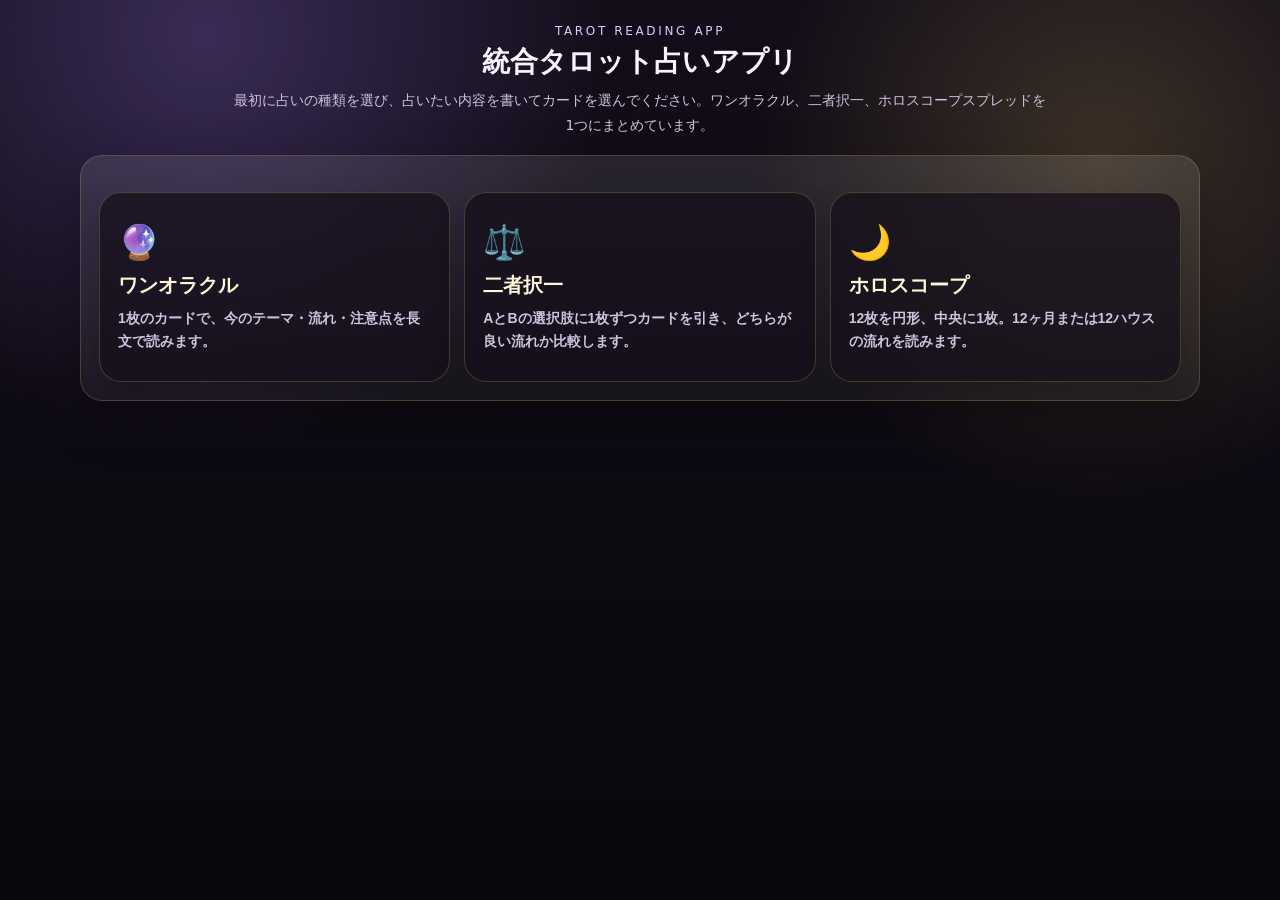
==== index.html @ 4b727e51 "Add files via upload" ====
<!DOCTYPE html>
<html lang="ja">
<head>
<meta charset="UTF-8" />
<meta name="viewport" content="width=device-width, initial-scale=1.0, viewport-fit=cover" />
<title>統合タロット占いアプリ</title>
<meta name="theme-color" content="#120d18" />
<link rel="manifest" href="manifest.json" />
<meta name="mobile-web-app-capable" content="yes" />
<meta name="apple-mobile-web-app-capable" content="yes" />
<meta name="apple-mobile-web-app-title" content="統合タロット" />
<meta name="apple-mobile-web-app-status-bar-style" content="black-translucent" />
<link rel="apple-touch-icon" href="icons/icon-192.png" />

<style>
:root{
  --bg:#0b0911;--panel:rgba(31,24,43,.88);--panel2:rgba(255,255,255,.08);--line:rgba(255,255,255,.16);
  --gold:#d8b45f;--gold2:#fff0a8;--text:#f8f3ff;--muted:#cfc3df;--accent:#8e6bd8;--green:#88d6ad;--red:#d66b8f;
}
*{box-sizing:border-box}html,body{margin:0;min-height:100%;font-family:"Hiragino Sans","Yu Gothic",system-ui,-apple-system,sans-serif;color:var(--text)}
body{padding:env(safe-area-inset-top) 14px env(safe-area-inset-bottom);background:radial-gradient(circle at 16% 4%,rgba(142,107,216,.32),transparent 30%),radial-gradient(circle at 86% 18%,rgba(216,180,95,.22),transparent 26%),linear-gradient(180deg,#120d18 0%,#09070d 100%)}
.app{max-width:1120px;margin:0 auto;padding:18px 0 32px}.hidden{display:none!important}
header{text-align:center;margin:6px 0 18px}.kicker{letter-spacing:.22em;color:#d9ccff;font-size:12px;margin-bottom:6px}h1{font-size:28px;margin:0 0 8px;line-height:1.3}.lead{max-width:820px;margin:0 auto;color:var(--muted);line-height:1.75;font-size:14px}
.panel{background:linear-gradient(180deg,rgba(255,255,255,.10),rgba(255,255,255,.055));border:1px solid rgba(216,180,95,.24);border-radius:22px;padding:18px;box-shadow:0 18px 52px rgba(0,0,0,.3);margin:14px 0;backdrop-filter:blur(10px)}
.home-grid{display:grid;grid-template-columns:repeat(3,1fr);gap:14px;margin-top:18px}.home-card{min-height:190px;text-align:left;border-radius:22px;padding:18px;background:rgba(20,15,26,.72);border:1px solid rgba(216,180,95,.25);color:var(--text);cursor:pointer;box-shadow:0 14px 30px rgba(0,0,0,.22)}.home-card:hover{transform:translateY(-2px);filter:brightness(1.08)}.home-card .icon{font-size:34px}.home-card h2{margin:10px 0 8px;font-size:20px;color:#fff6d8}.home-card p{margin:0;color:var(--muted);line-height:1.65;font-size:14px}
label{display:block;font-weight:800;color:#fff6d8;margin:0 0 8px}textarea,input,select{width:100%;border:1px solid rgba(216,180,95,.32);border-radius:14px;background:#120e18;color:var(--text);padding:13px 14px;font-size:16px;outline:none}textarea{min-height:88px;resize:vertical}textarea::placeholder,input::placeholder{color:#9f93ad}.row{display:grid;grid-template-columns:1fr 1fr;gap:14px}.button-row{display:flex;gap:10px;flex-wrap:wrap;justify-content:center;margin-top:16px}button{appearance:none;border:0;border-radius:999px;padding:12px 18px;font-weight:900;color:#160f1f;background:linear-gradient(135deg,#f1d98b,#c99b3f);cursor:pointer;box-shadow:0 10px 24px rgba(0,0,0,.25)}button.secondary{color:var(--text);background:#3a2a4c;border:1px solid rgba(216,180,95,.25)}button.ghost{background:transparent;color:#fff6d8;border:1px solid rgba(216,180,95,.32);box-shadow:none}button:hover{filter:brightness(1.08);transform:translateY(-1px)}button:disabled{opacity:.45;cursor:not-allowed;transform:none}.topbar{display:flex;justify-content:space-between;align-items:center;gap:10px;margin-bottom:12px}.topbar h2{margin:0;font-size:22px;color:#fff6d8}.small{color:var(--muted);font-size:13px;line-height:1.7}.section-title{text-align:center;font-weight:900;color:#fff6d8;margin:4px 0 10px}.status{display:grid;grid-template-columns:1fr 1fr;gap:14px;margin-top:14px}.status-box{background:rgba(20,15,26,.72);border:1px solid rgba(216,180,95,.22);border-radius:16px;padding:12px;line-height:1.6}.status-box strong{color:#ffecb0}.mode{display:flex;gap:10px;flex-wrap:wrap;justify-content:center;margin:8px 0 14px}.mode button{background:#3a2a4c;color:var(--text);border:1px solid rgba(216,180,95,.25)}.mode button.active{background:linear-gradient(135deg,#f1d98b,#c99b3f);color:#160f1f}
.deck{display:grid;grid-template-columns:repeat(auto-fill,minmax(74px,1fr));gap:10px}.card-back{height:118px;border-radius:13px;background:radial-gradient(circle at 50% 28%,rgba(255,255,255,.14),transparent 18%),linear-gradient(145deg,#382650,#181020 58%,#3b2a50);border:2px solid rgba(216,180,95,.78);box-shadow:0 10px 22px rgba(0,0,0,.3);cursor:pointer;position:relative;overflow:hidden}.card-back:before{content:"";position:absolute;inset:8px;border:1px solid rgba(216,180,95,.45);border-radius:9px}.card-back:after{content:"✦";position:absolute;inset:0;display:grid;place-items:center;color:var(--gold);font-size:28px}.card-back.used{opacity:.35;pointer-events:none;transform:scale(.96)}.card-back.revealed:after,.card-back.revealed:before{display:none}.card-back.revealed{background:linear-gradient(145deg,#f8ecd0,#b8934b);color:#21172b;display:grid;place-items:center;text-align:center;padding:7px}.card-back .front{display:none}.card-back.revealed .front{display:block}.card-back.selected-a{border-color:var(--green);box-shadow:0 0 0 3px rgba(136,214,173,.25),0 10px 22px rgba(0,0,0,.3)}.card-back.selected-b{border-color:var(--red);box-shadow:0 0 0 3px rgba(214,107,143,.25),0 10px 22px rgba(0,0,0,.3)}.badge{position:absolute;top:5px;left:5px;border-radius:999px;padding:2px 6px;font-size:11px;font-weight:900;color:#140f1a;z-index:2}.selected-a .badge{background:var(--green)}.selected-b .badge{background:var(--red)}.mini-icon{font-size:27px;line-height:1}.mini-name{font-size:11px;font-weight:900;line-height:1.2;margin-top:4px}.mini-ori{font-size:10px;font-weight:900;color:#4c365e;margin-top:3px}.chosen-card{margin:0 auto 18px;width:190px;min-height:285px;border-radius:18px;background:linear-gradient(145deg,#241a3e,#6a4c89);border:2px solid #d6b45f;display:grid;place-items:center;box-shadow:0 12px 34px rgba(0,0,0,.48);padding:18px;text-align:center}.chosen-card .big{font-size:28px;line-height:1.5}.reading{background:rgba(20,15,26,.76);border:1px solid rgba(216,180,95,.23);border-radius:18px;padding:16px;line-height:1.85;font-size:15px}.reading h2{margin:0 0 8px;font-size:20px;color:#ffecb0}.reading h3{margin:18px 0 4px;color:#fff6d8;font-size:16px}.result-grid{display:grid;grid-template-columns:1fr 1fr;gap:14px}.verdict,.summary{background:rgba(216,180,95,.12);border:1px solid rgba(216,180,95,.28);border-radius:18px;padding:16px;margin-top:14px;line-height:1.85}.counter{text-align:center;color:#fde68a;font-size:13px;margin:8px 0}.spread-wrap{overflow:auto;padding:8px 0}.spread{position:relative;width:min(94vw,560px);height:min(94vw,560px);max-width:560px;max-height:560px;margin:0 auto}.slot{position:absolute;width:74px;min-height:112px;border-radius:13px;background:#ffffff12;border:1px solid #ffffff26;text-align:center;padding:6px;transform:translate(-50%,-50%);box-shadow:0 12px 20px #0007}.slot.center{width:94px;min-height:132px;background:#fef3c7;color:#111827;border:2px solid #facc15}.slot-card{height:78px;border-radius:9px;background:linear-gradient(160deg,#fef3c7,#8b5cf6 58%,#111827);display:flex;flex-direction:column;align-items:center;justify-content:center;color:#111827;font-weight:900;border:1px solid #ffffff88;margin-bottom:5px;position:relative;overflow:hidden}.slot-card.rev{transform:rotate(180deg)}.slot-card .sym{font-size:24px;line-height:1}.slot-card .mini{font-size:10px;line-height:1.1;margin-top:4px;max-width:64px;white-space:nowrap;overflow:hidden;text-overflow:ellipsis}.slot.center .slot-card{height:92px}.slot-label{font-size:10px;color:#c7d2fe;line-height:1.2}.center .slot-label{color:#6b21a8}.slot-name{font-size:11px;font-weight:800;line-height:1.2}.slot-pos{font-size:10px;color:#fde68a}.center .slot-pos{color:#92400e}.reading-item{background:#ffffff10;border:1px solid #ffffff20;border-radius:16px;padding:13px;margin:10px 0;line-height:1.7}.tag{display:inline-block;font-size:12px;color:#111827;background:#fef3c7;border-radius:999px;padding:2px 8px;margin:0 6px 6px 0}
@media(max-width:780px){.home-grid,.row,.status,.result-grid{grid-template-columns:1fr}.deck{grid-template-columns:repeat(auto-fill,minmax(64px,1fr));gap:8px}.card-back{height:104px}.topbar{align-items:flex-start;flex-direction:column}.button-row{justify-content:flex-start}}
@media(max-width:430px){body{padding-left:10px;padding-right:10px}h1{font-size:24px}.slot{width:60px;min-height:98px;padding:5px}.slot.center{width:78px;min-height:116px}.slot-card{height:66px}.slot.center .slot-card{height:78px}.slot-card .mini{font-size:9px;max-width:50px}.slot-label{font-size:9px}.slot-name{font-size:10px}}
</style>
</head>
<body>
<div class="app">
<header>
  <div class="kicker">TAROT READING APP</div>
  <h1>統合タロット占いアプリ</h1>
  <p class="lead">最初に占いの種類を選び、占いたい内容を書いてカードを選んでください。ワンオラクル、二者択一、ホロスコープスプレッドを1つにまとめています。</p>
</header>

<section id="home" class="panel">
  <div class="home-grid">
    <button class="home-card" onclick="showMode('one')"><div class="icon">🔮</div><h2>ワンオラクル</h2><p>1枚のカードで、今のテーマ・流れ・注意点を長文で読みます。</p></button>
    <button class="home-card" onclick="showMode('two')"><div class="icon">⚖️</div><h2>二者択一</h2><p>AとBの選択肢に1枚ずつカードを引き、どちらが良い流れか比較します。</p></button>
    <button class="home-card" onclick="showMode('horo')"><div class="icon">🌙</div><h2>ホロスコープ</h2><p>12枚を円形、中央に1枚。12ヶ月または12ハウスの流れを読みます。</p></button>
  </div>
</section>

<section id="one" class="hidden"></section>
<section id="two" class="hidden"></section>
<section id="horo" class="hidden"></section>
</div>
<script>
const TAROT=[
{n:"愚者",s:"🃏",cat:"start",u:"新しい始まり、自由、未知への一歩。まだ形は固まっていませんが、可能性は大きく広がっています。",r:"準備不足、軽率さ、見通しの甘さ。勢いだけで進むと、後から調整が必要になります。",advU:"完璧を待つより、まず小さく試すことが運を開きます。",advR:"今は勢いより確認です。条件、期限、相手の反応を一度整理してください。"},
{n:"魔術師",s:"✴",cat:"action",u:"行動力、創造力、実現力。必要な材料や能力はすでに揃いつつあります。",r:"力をうまく使えていない状態。準備不足、説明不足、または空回りに注意です。",advU:"自分から提案し、主導権を取ると流れが良くなります。",advR:"道具や情報を揃えてから動くと、空回りを防げます。"},
{n:"女教皇",s:"☾",cat:"mind",u:"直感、知性、静かな判断。表に出ている情報より、違和感や予感が大切です。",r:"考えすぎ、不安、情報不足。直感と不安が混ざり、判断が曇りやすいです。",advU:"すぐ結論を出さず、観察と情報収集を優先してください。",advR:"思い込みで判断せず、事実確認を増やしてください。"},
{n:"女帝",s:"🌿",cat:"growth",u:"豊かさ、成長、魅力。手をかけたものが育ち、印象も良くなりやすいです。",r:"甘え、停滞、過剰な期待。良い素材はありますが、放置すると伸びきりません。",advU:"見た目や雰囲気を整えるほど、成果に結びつきます。",advR:"甘く見ている部分に手を入れると一気に改善します。"},
{n:"皇帝",s:"♜",cat:"stable",u:"安定、責任、現実的な勝ち筋。軸を決めるほど強くなります。",r:"頑固、圧力、柔軟性不足。正しさを押し通すほど反発を招きやすいです。",advU:"基準や条件を明確にして、ぶれずに進めてください。",advR:"譲れる点と譲れない点を分けると、衝突を減らせます。"},
{n:"教皇",s:"♙",cat:"trust",u:"信頼、助言、正攻法。経験者や専門家の意見が助けになります。",r:"形式への縛り、古いやり方への違和感。常識に寄せすぎると本質を見失います。",advU:"信頼できる人に相談し、標準的な手順を踏むと安全です。",advR:"一般論を鵜呑みにせず、自分の状況に合うか確認してください。"},
{n:"恋人",s:"♡",cat:"choice",u:"選択、調和、納得感。気持ちと条件が噛み合うと良い流れになります。",r:"迷い、不一致、優柔不断。気持ちと条件が噛み合っていない可能性があります。",advU:"損得だけでなく、納得できるかを基準にしてください。",advR:"選択肢を減らし、最も大事な条件を一つ決めてください。"},
{n:"戦車",s:"⚔",cat:"move",u:"前進、勝負、突破力。勢いを使って状況を押し出せる時です。",r:"焦り、暴走、方向違い。急ぎすぎると本来の目的から外れます。",advU:"短期決戦で動くと成果が出やすいです。",advR:"一度ブレーキを踏み、勝ち筋を確認してから動いてください。"},
{n:"力",s:"♌",cat:"patience",u:"粘り、信頼、内面の強さ。強引さよりも丁寧な対応が効きます。",r:"自信不足、消耗、不安。内側の疲れが判断に影響しやすいです。",advU:"相手や状況をねじ伏せず、時間をかけて慣らしてください。",advR:"無理に耐え続けず、休む・助けを借りる判断も必要です。"},
{n:"隠者",s:"☌",cat:"analysis",u:"熟考、専門性、静かな答え。深く調べるほど正しい道が見えます。",r:"孤立、考えすぎ、遅れ。検討ばかりで動きが止まりやすいです。",advU:"データや過去の事例を見直すと、正しい判断に近づきます。",advR:"考える期限を決め、外の意見も入れてください。"},
{n:"運命の輪",s:"◎",cat:"change",u:"転機、好機、タイミング。予想外のきっかけで状況が動きます。",r:"タイミング違い、停滞、予測不能。今は無理に押すほど噛み合いません。",advU:"チャンスが来たら素早く反応してください。",advR:"今動かないなら、次の波に備える準備へ切り替えてください。"},
{n:"正義",s:"⚖",cat:"judge",u:"公平、契約、妥当な判断。数字や条件を冷静に比べるほど答えに近づきます。",r:"不均衡、条件の見落とし、判断ミス。感情や先入観で結論を出しやすいです。",advU:"条件を紙に書き出し、客観的に比較してください。",advR:"契約、金額、期限、約束事は特に慎重に確認してください。"},
{n:"吊るされた男",s:"☍",cat:"wait",u:"待つ価値、視点転換、忍耐。すぐ動かないことで見えてくるものがあります。",r:"報われにくい我慢、停滞、犠牲感。待つ理由が曖昧なら見直しが必要です。",advU:"今は視点を変え、別角度から打開策を探してください。",advR:"ただ耐えるだけになっていないか確認してください。"},
{n:"死神",s:"♱",cat:"end",u:"区切り、変化、再出発。古い形を終えることで新しい流れが始まります。",r:"未練、変化への抵抗、先延ばし。終わらせるべきものを引きずっています。",advU:"不要な条件や古い方針を思い切って手放してください。",advR:"先延ばししている決断を一つだけでも片付けてください。"},
{n:"節制",s:"♒",cat:"balance",u:"調整、バランス、穏やかな改善。無理なく整えることで安定します。",r:"中途半端、不調和、ペースの乱れ。調整不足が表に出ています。",advU:"急変より微調整が効果的です。",advR:"生活、予算、時間配分のどこかを整える必要があります。"},
{n:"悪魔",s:"♑",cat:"bind",u:"執着、誘惑、魅力ある罠。強く惹かれる分、隠れたコストもあります。",r:"依存からの解放、悪循環の断ち切り。しがらみを断つチャンスです。",advU:"欲や不安で判断していないか見直してください。",advR:"手放すほど身軽になり、判断がクリアになります。"},
{n:"塔",s:"⚡",cat:"shock",u:"急変、破壊、想定外。前提が崩れることで再構築が必要になります。",r:"崩壊回避、小さな崩れ、警告。大崩れ前に修正できる段階です。",advU:"壊れたものを守るより、作り直す判断が必要です。",advR:"小さな違和感のうちに修正してください。"},
{n:"星",s:"✧",cat:"hope",u:"希望、回復、未来の可能性。すぐ完成しなくても良い方向へ向かいます。",r:"期待先行、現実感不足、不安。理想と現実の距離が気になりやすいです。",advU:"長期目標を信じて、焦らず育ててください。",advR:"理想を少し具体的な行動に落とし込んでください。"},
{n:"月",s:"☽",cat:"unclear",u:"不安、曖昧さ、見えない要素。情報が不完全で思い込みが強くなりやすい時です。",r:"誤解が晴れる、真実が見える。少しずつ状況の正体が見え始めています。",advU:"不確かな情報で大きな決断をしないでください。",advR:"見えてきた事実をもとに、判断を更新してください。"},
{n:"太陽",s:"☀",cat:"success",u:"成功、明るい結果、満足。評価や協力も得やすい前向きなカードです。",r:"成功はあるが遅い、詰めの甘さ、過信。悪くはありませんが油断は禁物です。",advU:"堂々と見せることで評価されます。",advR:"最後の確認と細部の調整を怠らないでください。"},
{n:"審判",s:"✺",cat:"call",u:"再評価、復活、決断の時。過去の積み重ねが次の判断につながります。",r:"決断遅れ、過去への未練、チャンスを逃す不安。答えを先送りしがちです。",advU:"返事、申請、相談など、呼びかける行動が効果的です。",advR:"過去の失敗から学び、同じ形を繰り返さないでください。"},
{n:"世界",s:"◉",cat:"complete",u:"完成、達成、最良の着地。物事がまとまり、満足できる結果へ向かいます。",r:"あと一歩、未完成、詰め不足。仕上げの調整が必要です。",advU:"最後まで仕上げることで評価が確定します。",advR:"終わらせるための具体的なチェックリストを作ってください。"}
];
const monthNames=["1月","2月","3月","4月","5月","6月","7月","8月","9月","10月","11月","12月"];
const houseNames=["第1ハウス：自分・第一印象","第2ハウス：お金・所有","第3ハウス：情報・学習・近場","第4ハウス：家・基盤","第5ハウス：楽しみ・創作・恋愛","第6ハウス：仕事習慣・健康","第7ハウス：対人・契約","第8ハウス：共有財産・深い関係","第9ハウス：遠方・学び・思想","第10ハウス：仕事・社会的評価","第11ハウス：仲間・未来計画","第12ハウス：潜在意識・整理"];
function esc(s){return String(s||"").replace(/[&<>'"]/g,m=>({"&":"&amp;","<":"&lt;",">":"&gt;","'":"&#39;",'"':"&quot;"}[m]))}
function shuffle(a){const b=[...a];for(let i=b.length-1;i>0;i--){const j=Math.floor(Math.random()*(i+1));[b[i],b[j]]=[b[j],b[i]]}return b}
function drawnDeck(){return shuffle(TAROT).map((c,i)=>({...c,id:i,rev:Math.random()<0.45}))}
function cardHTML(c,badgeClass='',badge=''){return `<div class="front">${badge?`<span class="badge">${badge}</span>`:''}<div class="mini-icon">${c.s}</div><div class="mini-name">${c.n}</div><div class="mini-ori">${c.rev?'逆位置':'正位置'}</div></div>`}
function textOf(c){return c.rev?c.r:c.u}function advOf(c){return c.rev?c.advR:c.advU}
function showMode(m){['home','one','two','horo'].forEach(id=>document.getElementById(id).classList.add('hidden'));document.getElementById(m).classList.remove('hidden'); if(m==='one') initOne(); if(m==='two') initTwo(); if(m==='horo') initHoro(); window.scrollTo({top:0,behavior:'smooth'});}
function backHome(){['one','two','horo'].forEach(id=>document.getElementById(id).classList.add('hidden'));document.getElementById('home').classList.remove('hidden');}
function oneReading(q,c){return `<h2>選ばれたカード：${c.n}（${c.rev?'逆位置':'正位置'}）</h2><h3>結論</h3><p>${esc(q)}については、「${textOf(c)}」という流れが出ています。今すぐ白黒を決めるというより、このカードが示すテーマを意識することで、状況の見え方がかなり変わります。</p><h3>今の流れ</h3><p>${textOf(c)} この流れは、表面的な結果だけではなく、あなたが何を整えるべきかも示しています。正位置なら比較的素直に力が出やすく、逆位置なら慎重な修正によって良い方向へ戻せます。</p><h3>注意点</h3><p>焦って結論だけを急ぐと、カードが示している細かいサインを見落としやすくなります。特に現実の条件、相手の反応、金額、時期、体力面などは、感情と分けて確認してください。</p><h3>アドバイス</h3><p>${advOf(c)} 今回の答えは「全部を一気に変える」より、今見えている違和感や希望をひとつずつ扱うことで強くなります。小さく試し、反応を見て、必要なら修正する。そうするとこのカードの良い面を引き出しやすくなります。</p>`}
function initOne(){document.getElementById('one').innerHTML=`<div class="topbar"><h2>🔮 ワンオラクル</h2><button class="ghost" onclick="backHome()">占い選択に戻る</button></div><section class="panel"><label>占いたい内容</label><textarea id="oneQ" placeholder="例：今の判断は良い方向に進みますか？"></textarea></section><section class="panel"><div class="section-title">カードを1枚選んでください</div><div id="oneDeck" class="deck"></div></section><section id="oneResult" class="panel hidden"></section>`;const deck=drawnDeck();const el=document.getElementById('oneDeck');deck.forEach(c=>{const b=document.createElement('button');b.className='card-back';b.onclick=()=>{const q=document.getElementById('oneQ').value.trim();if(!q){alert('占いたい内容を入力してください。');return}document.querySelectorAll('#oneDeck .card-back').forEach(x=>x.disabled=true);b.className='card-back revealed used';b.innerHTML=cardHTML(c);document.getElementById('oneResult').classList.remove('hidden');document.getElementById('oneResult').innerHTML=`<div class="chosen-card"><div class="big">${c.s}<br>${c.n}<br><span class="small">${c.rev?'逆位置':'正位置'}</span></div></div><div class="reading">${oneReading(q,c)}</div><div class="button-row"><button onclick="initOne()">もう一度占う</button></div>`;};el.appendChild(b);});}
let twoState;
function initTwo(){twoState={deck:drawnDeck(),mode:'A',A:null,B:null};document.getElementById('two').innerHTML=`<div class="topbar"><h2>⚖️ 二者択一</h2><button class="ghost" onclick="backHome()">占い選択に戻る</button></div><section class="panel"><label>占いたい内容</label><textarea id="twoQ" placeholder="例：今の価格で様子を見るか、価格改定するかで迷っている"></textarea><div class="row" style="margin-top:14px"><div><label>Aの選択肢</label><input id="choiceA" placeholder="例：今の価格で様子を見る"></div><div><label>Bの選択肢</label><input id="choiceB" placeholder="例：価格を少し下げる"></div></div><div class="status"><div class="status-box"><strong>A：</strong><span id="statusA">まだ選ばれていません</span></div><div class="status-box"><strong>B：</strong><span id="statusB">まだ選ばれていません</span></div></div><div class="button-row"><button onclick="initTwo()">最初からやり直す</button><button class="secondary" onclick="initTwo()">カードをシャッフル</button></div></section><section class="panel"><div class="section-title">カードを選ぶ</div><p class="small" style="text-align:center">現在の選択モード：<strong id="modeText">Aのカードを選ぶ</strong></p><div class="mode"><button id="modeA" class="active" onclick="setTwoMode('A')">Aを選ぶ</button><button id="modeB" onclick="setTwoMode('B')">Bを選ぶ</button></div><div id="twoDeck" class="deck"></div></section><section id="twoResult" class="panel hidden"></section>`;renderTwoDeck();}
function setTwoMode(m){twoState.mode=m;document.getElementById('modeA').classList.toggle('active',m==='A');document.getElementById('modeB').classList.toggle('active',m==='B');document.getElementById('modeText').textContent=m+'のカードを選ぶ'}
function renderTwoDeck(){const el=document.getElementById('twoDeck');el.innerHTML='';twoState.deck.forEach(c=>{const b=document.createElement('button');b.className='card-back';if(c.by){b.classList.add('revealed','used',c.by==='A'?'selected-a':'selected-b');b.innerHTML=cardHTML(c,'',c.by)}b.onclick=()=>pickTwo(c);el.appendChild(b);});}
function pickTwo(c){const q=document.getElementById('twoQ').value.trim();if(!q){alert('占いたい内容を入力してください。');return}const m=twoState.mode;if(twoState[m]){alert(m+'のカードはすでに選ばれています。');return}c.by=m;twoState[m]=c;document.getElementById('status'+m).textContent=`${c.n}（${c.rev?'逆位置':'正位置'}）`;if(m==='A'&&!twoState.B)setTwoMode('B');else if(m==='B'&&!twoState.A)setTwoMode('A');renderTwoDeck();if(twoState.A&&twoState.B)renderTwoResult();}
function sideReading(side,label,c){return `<h2>${side}：${esc(label)}</h2><p><strong>カード：</strong>${c.n}（${c.rev?'逆位置':'正位置'}）</p><h3>基本の流れ</h3><p>${esc(label)}には「${textOf(c)}」というテーマが出ています。これは単純な良し悪しではなく、この選択肢を選んだ時に何が起こりやすく、どこを整えれば結果が安定するかを示しています。</p><h3>メリット</h3><p>この選択肢の良さは、今の状況を動かすきっかけを作れる点です。正位置なら比較的スムーズに力が出やすく、逆位置なら課題に気づくことで修正の余地が生まれます。</p><h3>注意点</h3><p>目先の印象だけで判断すると、後から負担になる条件を見落としやすくなります。勢い、期待、不安のどれかに偏っていないかを確認してください。</p><h3>アドバイス</h3><p>${advOf(c)}</p>`}
function renderTwoResult(){const q=document.getElementById('twoQ').value.trim();const la=document.getElementById('choiceA').value.trim()||'Aの選択肢';const lb=document.getElementById('choiceB').value.trim()||'Bの選択肢';const a=twoState.A,b=twoState.B;let verdict='';const score=c=>(c.rev?0:2)+({success:3,complete:3,stable:2,balance:2,action:2,growth:2,hope:2,trust:1,judge:1,change:1,move:1,start:1,choice:1,patience:1,analysis:0,mind:0,wait:-1,unclear:-1,bind:-2,shock:-2,end:0,call:1}[c.cat]||0);if(score(a)>score(b))verdict=`総合的には、今はA「${esc(la)}」の方が流れに乗りやすい印象です。ただしBにも意味がないわけではなく、Bのカードが示す課題を整理してからなら再検討できます。`;else if(score(b)>score(a))verdict=`総合的には、今はB「${esc(lb)}」の方が現実を動かしやすい印象です。Aを選ぶ場合は、Aのカードが示す停滞や注意点を先に潰すことが大切です。`;else verdict=`AとBはかなり拮抗しています。今回はカードの強弱より、「どちらの注意点を自分が受け入れられるか」で決めると納得感が出やすいです。`;document.getElementById('twoResult').classList.remove('hidden');document.getElementById('twoResult').innerHTML=`<div class="result-grid"><div class="reading">${sideReading('A',la,a)}</div><div class="reading">${sideReading('B',lb,b)}</div></div><div class="verdict"><h2>総合判断</h2><p>占いたい内容：${esc(q)}</p><p>${verdict}</p><p>最終的には、カードの結果を現実の条件と合わせて見るのが安全です。金額、期限、相手の反応、リスク許容度を並べると、どちらを選ぶべきかがよりはっきりします。</p></div>`;}
let horoDeck=[],horoSelected=[];
function initHoro(){document.getElementById('horo').innerHTML=`<div class="topbar"><h2>🌙 ホロスコープスプレッド</h2><button class="ghost" onclick="backHome()">占い選択に戻る</button></div><section class="panel"><label>占いたい内容</label><textarea id="horoQ" placeholder="例：この1年の流れを知りたい／マンション売却の今後を見たい"></textarea><div class="row" style="margin-top:10px"><div><label>読み方</label><select id="horoMode"><option value="months">12ヶ月の流れとして読む</option><option value="houses">12ハウスとして読む</option></select></div><div><label>開始月</label><select id="startMonth"></select></div></div><div class="button-row"><button onclick="prepareHoro()">カードをシャッフル</button><button class="secondary" onclick="initHoro()">リセット</button></div><div id="horoStatus" class="small" style="margin-top:10px">まず「カードをシャッフル」を押してください。</div></section><section id="horoDeckPanel" class="panel hidden"><div class="section-title">カードを13枚選んでください</div><div id="horoCounter" class="counter">0 / 13</div><div id="horoDeck" class="deck"></div></section><section id="spreadPanel" class="panel hidden"><div class="section-title">展開結果</div><div class="spread-wrap"><div id="spread" class="spread"></div></div></section><section id="readingPanel" class="hidden"><div id="summary" class="summary"></div><div id="horoReading" class="reading"></div></section>`;const sel=document.getElementById('startMonth');const now=new Date();monthNames.forEach((m,i)=>{const o=document.createElement('option');o.value=i;o.textContent=m+'から開始';if(i===now.getMonth())o.selected=true;sel.appendChild(o)});document.getElementById('horoMode').onchange=()=>{document.getElementById('startMonth').disabled=document.getElementById('horoMode').value==='houses'};}
function prepareHoro(){const q=document.getElementById('horoQ').value.trim();if(!q){alert('占いたい内容を入力してください。');return}horoDeck=drawnDeck();horoSelected=[];document.getElementById('horoDeckPanel').classList.remove('hidden');document.getElementById('spreadPanel').classList.add('hidden');document.getElementById('readingPanel').classList.add('hidden');document.getElementById('horoStatus').textContent='カードを13枚選んでください。1〜12枚目が円形、13枚目が中央の結果カードになります。';renderHoroDeck();}
function renderHoroDeck(){const el=document.getElementById('horoDeck');el.innerHTML='';horoDeck.forEach(c=>{const b=document.createElement('button');b.className='card-back'+(horoSelected.includes(c)?' used':'');b.disabled=horoSelected.includes(c)||horoSelected.length>=13;b.onclick=()=>{horoSelected.push(c);renderHoroDeck();document.getElementById('horoStatus').textContent=horoSelected.length<13?`${13-horoSelected.length}枚選んでください。`:'13枚選び終わりました。結果を展開しました。';if(horoSelected.length===13){renderSpread();renderHoroReading();}};el.appendChild(b);});document.getElementById('horoCounter').textContent=horoSelected.length+' / 13';}
function labels(){if(document.getElementById('horoMode').value==='houses')return houseNames;const start=Number(document.getElementById('startMonth').value);return Array.from({length:12},(_,i)=>monthNames[(start+i)%12]);}
function renderSpread(){document.getElementById('spreadPanel').classList.remove('hidden');const sp=document.getElementById('spread');sp.innerHTML='';const labs=labels();const w=sp.clientWidth||560,h=sp.clientHeight||560,cx=w/2,cy=h/2,r=w*.41;for(let i=0;i<12;i++){const ang=(-90+i*30)*Math.PI/180;sp.appendChild(slot(horoSelected[i],labs[i],cx+Math.cos(ang)*r,cy+Math.sin(ang)*r,false));}sp.appendChild(slot(horoSelected[12],'中央：総合結果',cx,cy,true));}
function slot(c,label,x,y,center){const d=document.createElement('div');d.className='slot'+(center?' center':'');d.style.left=x+'px';d.style.top=y+'px';d.innerHTML=`<div class="slot-card ${c.rev?'rev':''}"><div class="sym">${c.s}</div><div class="mini">${c.n}</div></div><div class="slot-label">${esc(label)}</div><div class="slot-name">${c.n}</div><div class="slot-pos">${c.rev?'逆位置':'正位置'}</div>`;return d;}
function renderHoroReading(){const q=document.getElementById('horoQ').value.trim();const center=horoSelected[12];const labs=labels();document.getElementById('readingPanel').classList.remove('hidden');document.getElementById('summary').innerHTML=`<h2>総合結果：${center.n}（${center.rev?'逆位置':'正位置'}）</h2><p>${esc(q)}の全体テーマは「${textOf(center)}」です。</p><p>${advOf(center)} 12枚の流れは、この中央カードをどう現実に落とし込むかを示しています。</p>`;document.getElementById('horoReading').innerHTML='<h2>各カードの読み</h2>'+horoSelected.slice(0,12).map((c,i)=>`<div class="reading-item"><h3>${esc(labs[i])}：${c.n}（${c.rev?'逆位置':'正位置'}）</h3><span class="tag">${c.cat}</span><p>${textOf(c)}</p><p class="small"><strong>アドバイス：</strong>${advOf(c)}</p></div>`).join('');}
</script>

<script>
if ('serviceWorker' in navigator) {
  window.addEventListener('load', () => {
    navigator.serviceWorker.register('./service-worker.js').catch(console.error);
  });
}
</script>
</body>
</html>
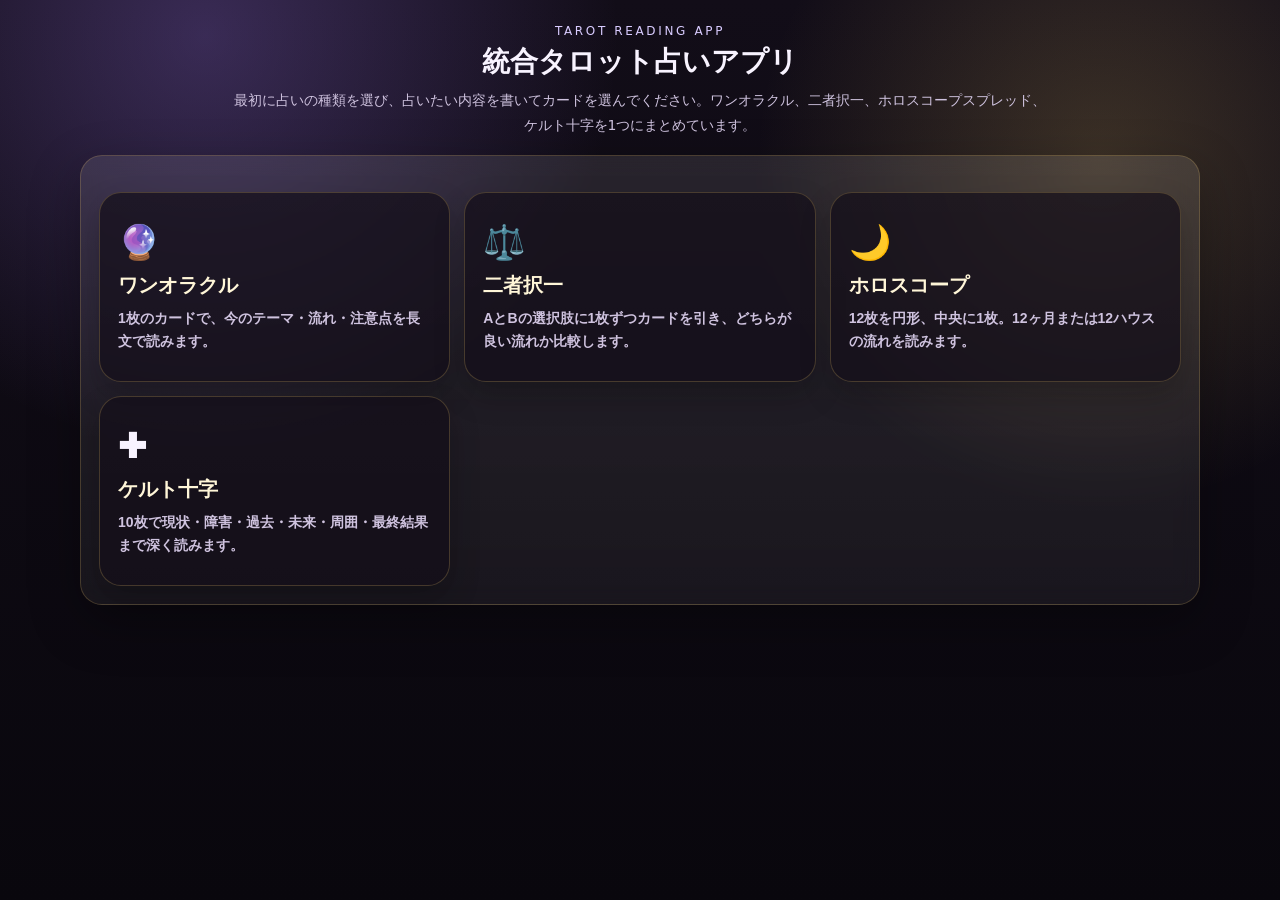
==== commit 6ecead42: "Add files via upload" ====
--- a/index.html
+++ b/index.html
@@ -5,13 +5,6 @@
 <meta name="viewport" content="width=device-width, initial-scale=1.0, viewport-fit=cover" />
 <title>統合タロット占いアプリ</title>
 <meta name="theme-color" content="#120d18" />
-<link rel="manifest" href="manifest.json" />
-<meta name="mobile-web-app-capable" content="yes" />
-<meta name="apple-mobile-web-app-capable" content="yes" />
-<meta name="apple-mobile-web-app-title" content="統合タロット" />
-<meta name="apple-mobile-web-app-status-bar-style" content="black-translucent" />
-<link rel="apple-touch-icon" href="icons/icon-192.png" />
-
 <style>
 :root{
   --bg:#0b0911;--panel:rgba(31,24,43,.88);--panel2:rgba(255,255,255,.08);--line:rgba(255,255,255,.16);
@@ -27,6 +20,20 @@
 .deck{display:grid;grid-template-columns:repeat(auto-fill,minmax(74px,1fr));gap:10px}.card-back{height:118px;border-radius:13px;background:radial-gradient(circle at 50% 28%,rgba(255,255,255,.14),transparent 18%),linear-gradient(145deg,#382650,#181020 58%,#3b2a50);border:2px solid rgba(216,180,95,.78);box-shadow:0 10px 22px rgba(0,0,0,.3);cursor:pointer;position:relative;overflow:hidden}.card-back:before{content:"";position:absolute;inset:8px;border:1px solid rgba(216,180,95,.45);border-radius:9px}.card-back:after{content:"✦";position:absolute;inset:0;display:grid;place-items:center;color:var(--gold);font-size:28px}.card-back.used{opacity:.35;pointer-events:none;transform:scale(.96)}.card-back.revealed:after,.card-back.revealed:before{display:none}.card-back.revealed{background:linear-gradient(145deg,#f8ecd0,#b8934b);color:#21172b;display:grid;place-items:center;text-align:center;padding:7px}.card-back .front{display:none}.card-back.revealed .front{display:block}.card-back.selected-a{border-color:var(--green);box-shadow:0 0 0 3px rgba(136,214,173,.25),0 10px 22px rgba(0,0,0,.3)}.card-back.selected-b{border-color:var(--red);box-shadow:0 0 0 3px rgba(214,107,143,.25),0 10px 22px rgba(0,0,0,.3)}.badge{position:absolute;top:5px;left:5px;border-radius:999px;padding:2px 6px;font-size:11px;font-weight:900;color:#140f1a;z-index:2}.selected-a .badge{background:var(--green)}.selected-b .badge{background:var(--red)}.mini-icon{font-size:27px;line-height:1}.mini-name{font-size:11px;font-weight:900;line-height:1.2;margin-top:4px}.mini-ori{font-size:10px;font-weight:900;color:#4c365e;margin-top:3px}.chosen-card{margin:0 auto 18px;width:190px;min-height:285px;border-radius:18px;background:linear-gradient(145deg,#241a3e,#6a4c89);border:2px solid #d6b45f;display:grid;place-items:center;box-shadow:0 12px 34px rgba(0,0,0,.48);padding:18px;text-align:center}.chosen-card .big{font-size:28px;line-height:1.5}.reading{background:rgba(20,15,26,.76);border:1px solid rgba(216,180,95,.23);border-radius:18px;padding:16px;line-height:1.85;font-size:15px}.reading h2{margin:0 0 8px;font-size:20px;color:#ffecb0}.reading h3{margin:18px 0 4px;color:#fff6d8;font-size:16px}.result-grid{display:grid;grid-template-columns:1fr 1fr;gap:14px}.verdict,.summary{background:rgba(216,180,95,.12);border:1px solid rgba(216,180,95,.28);border-radius:18px;padding:16px;margin-top:14px;line-height:1.85}.counter{text-align:center;color:#fde68a;font-size:13px;margin:8px 0}.spread-wrap{overflow:auto;padding:8px 0}.spread{position:relative;width:min(94vw,560px);height:min(94vw,560px);max-width:560px;max-height:560px;margin:0 auto}.slot{position:absolute;width:74px;min-height:112px;border-radius:13px;background:#ffffff12;border:1px solid #ffffff26;text-align:center;padding:6px;transform:translate(-50%,-50%);box-shadow:0 12px 20px #0007}.slot.center{width:94px;min-height:132px;background:#fef3c7;color:#111827;border:2px solid #facc15}.slot-card{height:78px;border-radius:9px;background:linear-gradient(160deg,#fef3c7,#8b5cf6 58%,#111827);display:flex;flex-direction:column;align-items:center;justify-content:center;color:#111827;font-weight:900;border:1px solid #ffffff88;margin-bottom:5px;position:relative;overflow:hidden}.slot-card.rev{transform:rotate(180deg)}.slot-card .sym{font-size:24px;line-height:1}.slot-card .mini{font-size:10px;line-height:1.1;margin-top:4px;max-width:64px;white-space:nowrap;overflow:hidden;text-overflow:ellipsis}.slot.center .slot-card{height:92px}.slot-label{font-size:10px;color:#c7d2fe;line-height:1.2}.center .slot-label{color:#6b21a8}.slot-name{font-size:11px;font-weight:800;line-height:1.2}.slot-pos{font-size:10px;color:#fde68a}.center .slot-pos{color:#92400e}.reading-item{background:#ffffff10;border:1px solid #ffffff20;border-radius:16px;padding:13px;margin:10px 0;line-height:1.7}.tag{display:inline-block;font-size:12px;color:#111827;background:#fef3c7;border-radius:999px;padding:2px 8px;margin:0 6px 6px 0}
 @media(max-width:780px){.home-grid,.row,.status,.result-grid{grid-template-columns:1fr}.deck{grid-template-columns:repeat(auto-fill,minmax(64px,1fr));gap:8px}.card-back{height:104px}.topbar{align-items:flex-start;flex-direction:column}.button-row{justify-content:flex-start}}
 @media(max-width:430px){body{padding-left:10px;padding-right:10px}h1{font-size:24px}.slot{width:60px;min-height:98px;padding:5px}.slot.center{width:78px;min-height:116px}.slot-card{height:66px}.slot.center .slot-card{height:78px}.slot-card .mini{font-size:9px;max-width:50px}.slot-label{font-size:9px}.slot-name{font-size:10px}}
+
+.celtic-spread{display:grid;grid-template-columns:repeat(4,1fr);gap:10px;margin-top:12px}
+.celtic-slot{min-height:128px;border-radius:16px;background:rgba(20,15,26,.72);border:1px dashed rgba(216,180,95,.32);padding:9px;text-align:center;display:flex;flex-direction:column;align-items:center;justify-content:center}
+.celtic-slot.filled{border-style:solid;background:linear-gradient(180deg,rgba(216,180,95,.14),rgba(255,255,255,.06))}
+.celtic-slot .slot-title{font-size:12px;font-weight:900;color:#fff6d8;line-height:1.25;margin-bottom:5px}
+.celtic-slot .slot-desc{font-size:11px;color:var(--muted);line-height:1.35}
+.celtic-slot .picked{height:76px;width:52px;border-radius:10px;background:linear-gradient(145deg,#f8ecd0,#b8934b);color:#21172b;border:1px solid rgba(255,255,255,.65);display:flex;flex-direction:column;align-items:center;justify-content:center;font-weight:900;margin-bottom:6px;box-shadow:0 10px 18px rgba(0,0,0,.28)}
+.celtic-slot .picked.rev{transform:rotate(180deg)}
+.celtic-slot .picked .sym{font-size:24px}
+.celtic-slot .picked .nm{font-size:9px;line-height:1.1;max-width:46px;white-space:nowrap;overflow:hidden;text-overflow:ellipsis}
+.celtic-reading-grid{display:grid;grid-template-columns:1fr 1fr;gap:12px}
+@media(max-width:780px){.celtic-spread,.celtic-reading-grid{grid-template-columns:1fr 1fr}}
+@media(max-width:430px){.celtic-spread,.celtic-reading-grid{grid-template-columns:1fr}.celtic-slot{min-height:112px}}
+
 </style>
 </head>
 <body>
@@ -34,7 +41,7 @@
 <header>
   <div class="kicker">TAROT READING APP</div>
   <h1>統合タロット占いアプリ</h1>
-  <p class="lead">最初に占いの種類を選び、占いたい内容を書いてカードを選んでください。ワンオラクル、二者択一、ホロスコープスプレッドを1つにまとめています。</p>
+  <p class="lead">最初に占いの種類を選び、占いたい内容を書いてカードを選んでください。ワンオラクル、二者択一、ホロスコープスプレッド、ケルト十字を1つにまとめています。</p>
 </header>
 
 <section id="home" class="panel">
@@ -42,12 +49,14 @@
     <button class="home-card" onclick="showMode('one')"><div class="icon">🔮</div><h2>ワンオラクル</h2><p>1枚のカードで、今のテーマ・流れ・注意点を長文で読みます。</p></button>
     <button class="home-card" onclick="showMode('two')"><div class="icon">⚖️</div><h2>二者択一</h2><p>AとBの選択肢に1枚ずつカードを引き、どちらが良い流れか比較します。</p></button>
     <button class="home-card" onclick="showMode('horo')"><div class="icon">🌙</div><h2>ホロスコープ</h2><p>12枚を円形、中央に1枚。12ヶ月または12ハウスの流れを読みます。</p></button>
+    <button class="home-card" onclick="showMode('celtic')"><div class="icon">✚</div><h2>ケルト十字</h2><p>10枚で現状・障害・過去・未来・周囲・最終結果まで深く読みます。</p></button>
   </div>
 </section>
 
 <section id="one" class="hidden"></section>
 <section id="two" class="hidden"></section>
 <section id="horo" class="hidden"></section>
+<section id="celtic" class="hidden"></section>
 </div>
 <script>
 const TAROT=[
@@ -81,8 +90,8 @@
 function drawnDeck(){return shuffle(TAROT).map((c,i)=>({...c,id:i,rev:Math.random()<0.45}))}
 function cardHTML(c,badgeClass='',badge=''){return `<div class="front">${badge?`<span class="badge">${badge}</span>`:''}<div class="mini-icon">${c.s}</div><div class="mini-name">${c.n}</div><div class="mini-ori">${c.rev?'逆位置':'正位置'}</div></div>`}
 function textOf(c){return c.rev?c.r:c.u}function advOf(c){return c.rev?c.advR:c.advU}
-function showMode(m){['home','one','two','horo'].forEach(id=>document.getElementById(id).classList.add('hidden'));document.getElementById(m).classList.remove('hidden'); if(m==='one') initOne(); if(m==='two') initTwo(); if(m==='horo') initHoro(); window.scrollTo({top:0,behavior:'smooth'});}
-function backHome(){['one','two','horo'].forEach(id=>document.getElementById(id).classList.add('hidden'));document.getElementById('home').classList.remove('hidden');}
+function showMode(m){['home','one','two','horo','celtic'].forEach(id=>document.getElementById(id).classList.add('hidden'));document.getElementById(m).classList.remove('hidden'); if(m==='one') initOne(); if(m==='two') initTwo(); if(m==='horo') initHoro(); if(m==='celtic') initCeltic(); window.scrollTo({top:0,behavior:'smooth'});}
+function backHome(){['one','two','horo','celtic'].forEach(id=>document.getElementById(id).classList.add('hidden'));document.getElementById('home').classList.remove('hidden');}
 function oneReading(q,c){return `<h2>選ばれたカード：${c.n}（${c.rev?'逆位置':'正位置'}）</h2><h3>結論</h3><p>${esc(q)}については、「${textOf(c)}」という流れが出ています。今すぐ白黒を決めるというより、このカードが示すテーマを意識することで、状況の見え方がかなり変わります。</p><h3>今の流れ</h3><p>${textOf(c)} この流れは、表面的な結果だけではなく、あなたが何を整えるべきかも示しています。正位置なら比較的素直に力が出やすく、逆位置なら慎重な修正によって良い方向へ戻せます。</p><h3>注意点</h3><p>焦って結論だけを急ぐと、カードが示している細かいサインを見落としやすくなります。特に現実の条件、相手の反応、金額、時期、体力面などは、感情と分けて確認してください。</p><h3>アドバイス</h3><p>${advOf(c)} 今回の答えは「全部を一気に変える」より、今見えている違和感や希望をひとつずつ扱うことで強くなります。小さく試し、反応を見て、必要なら修正する。そうするとこのカードの良い面を引き出しやすくなります。</p>`}
 function initOne(){document.getElementById('one').innerHTML=`<div class="topbar"><h2>🔮 ワンオラクル</h2><button class="ghost" onclick="backHome()">占い選択に戻る</button></div><section class="panel"><label>占いたい内容</label><textarea id="oneQ" placeholder="例：今の判断は良い方向に進みますか？"></textarea></section><section class="panel"><div class="section-title">カードを1枚選んでください</div><div id="oneDeck" class="deck"></div></section><section id="oneResult" class="panel hidden"></section>`;const deck=drawnDeck();const el=document.getElementById('oneDeck');deck.forEach(c=>{const b=document.createElement('button');b.className='card-back';b.onclick=()=>{const q=document.getElementById('oneQ').value.trim();if(!q){alert('占いたい内容を入力してください。');return}document.querySelectorAll('#oneDeck .card-back').forEach(x=>x.disabled=true);b.className='card-back revealed used';b.innerHTML=cardHTML(c);document.getElementById('oneResult').classList.remove('hidden');document.getElementById('oneResult').innerHTML=`<div class="chosen-card"><div class="big">${c.s}<br>${c.n}<br><span class="small">${c.rev?'逆位置':'正位置'}</span></div></div><div class="reading">${oneReading(q,c)}</div><div class="button-row"><button onclick="initOne()">もう一度占う</button></div>`;};el.appendChild(b);});}
 let twoState;
@@ -100,14 +109,110 @@
 function renderSpread(){document.getElementById('spreadPanel').classList.remove('hidden');const sp=document.getElementById('spread');sp.innerHTML='';const labs=labels();const w=sp.clientWidth||560,h=sp.clientHeight||560,cx=w/2,cy=h/2,r=w*.41;for(let i=0;i<12;i++){const ang=(-90+i*30)*Math.PI/180;sp.appendChild(slot(horoSelected[i],labs[i],cx+Math.cos(ang)*r,cy+Math.sin(ang)*r,false));}sp.appendChild(slot(horoSelected[12],'中央：総合結果',cx,cy,true));}
 function slot(c,label,x,y,center){const d=document.createElement('div');d.className='slot'+(center?' center':'');d.style.left=x+'px';d.style.top=y+'px';d.innerHTML=`<div class="slot-card ${c.rev?'rev':''}"><div class="sym">${c.s}</div><div class="mini">${c.n}</div></div><div class="slot-label">${esc(label)}</div><div class="slot-name">${c.n}</div><div class="slot-pos">${c.rev?'逆位置':'正位置'}</div>`;return d;}
 function renderHoroReading(){const q=document.getElementById('horoQ').value.trim();const center=horoSelected[12];const labs=labels();document.getElementById('readingPanel').classList.remove('hidden');document.getElementById('summary').innerHTML=`<h2>総合結果：${center.n}（${center.rev?'逆位置':'正位置'}）</h2><p>${esc(q)}の全体テーマは「${textOf(center)}」です。</p><p>${advOf(center)} 12枚の流れは、この中央カードをどう現実に落とし込むかを示しています。</p>`;document.getElementById('horoReading').innerHTML='<h2>各カードの読み</h2>'+horoSelected.slice(0,12).map((c,i)=>`<div class="reading-item"><h3>${esc(labs[i])}：${c.n}（${c.rev?'逆位置':'正位置'}）</h3><span class="tag">${c.cat}</span><p>${textOf(c)}</p><p class="small"><strong>アドバイス：</strong>${advOf(c)}</p></div>`).join('');}
-</script>
-
-<script>
-if ('serviceWorker' in navigator) {
-  window.addEventListener('load', () => {
-    navigator.serviceWorker.register('./service-worker.js').catch(console.error);
+
+const celticPositions=[
+["現在","問題の中心。今いちばん強く出ている状態"],
+["障害","現在に交差する力。邪魔・課題・乗り越える壁"],
+["顕在意識","頭で考えていること。表向きの希望や判断"],
+["潜在意識","心の奥の本音。自分でも見落としやすい土台"],
+["過去","ここに至った背景。すでに影響している出来事"],
+["近未来","このまま進んだ場合に近づきやすい流れ"],
+["自分自身","あなたの姿勢、取るべき態度、内側の状態"],
+["周囲の環境","相手・市場・職場・家族など外部要因"],
+["願望と不安","期待していることと、同時に怖れていること"],
+["最終結果","全体の着地点。今の流れを続けた場合の結論"]
+];
+let celticDeck=[],celticSelected=[];
+function initCeltic(){
+  celticDeck=drawnDeck();
+  celticSelected=[];
+  document.getElementById('celtic').innerHTML=`<div class="topbar"><h2>✚ ケルト十字</h2><button class="ghost" onclick="backHome()">占い選択に戻る</button></div>
+  <section class="panel">
+    <label>占いたい内容</label>
+    <textarea id="celticQ" placeholder="例：今の物件売却はどう進めるのが良いか／仕事の今後の流れを知りたい"></textarea>
+    <div class="button-row"><button onclick="initCeltic()">カードをシャッフルし直す</button></div>
+    <p id="celticStatus" class="small" style="margin-top:10px">カードはすでにシャッフル済みで、正位置・逆位置もこの時点で固定されています。10枚選んでください。</p>
+  </section>
+  <section class="panel">
+    <div class="section-title">ケルト十字スプレッド</div>
+    <div id="celticCounter" class="counter">0 / 10</div>
+    <div id="celticSpread" class="celtic-spread"></div>
+  </section>
+  <section class="panel">
+    <div class="section-title">カードを10枚選んでください</div>
+    <div id="celticDeck" class="deck"></div>
+  </section>
+  <section id="celticResult" class="panel hidden"></section>`;
+  renderCelticSpread();
+  renderCelticDeck();
+}
+function renderCelticSpread(){
+  const el=document.getElementById('celticSpread');
+  el.innerHTML='';
+  celticPositions.forEach((p,i)=>{
+    const c=celticSelected[i];
+    const d=document.createElement('div');
+    d.className='celtic-slot'+(c?' filled':'');
+    d.innerHTML=c
+      ? `<div class="picked ${c.rev?'rev':''}"><div class="sym">${c.s}</div><div class="nm">${c.n}</div></div><div class="slot-title">${i+1}. ${p[0]}</div><div class="slot-desc">${c.n} / ${c.rev?'逆位置':'正位置'}</div>`
+      : `<div class="slot-title">${i+1}. ${p[0]}</div><div class="slot-desc">${p[1]}</div>`;
+    el.appendChild(d);
   });
-}
+  document.getElementById('celticCounter').textContent=celticSelected.length+' / 10';
+}
+function renderCelticDeck(){
+  const el=document.getElementById('celticDeck');
+  el.innerHTML='';
+  celticDeck.forEach(c=>{
+    const b=document.createElement('button');
+    b.className='card-back'+(celticSelected.includes(c)?' used':'');
+    b.disabled=celticSelected.includes(c)||celticSelected.length>=10;
+    b.onclick=()=>pickCeltic(c);
+    el.appendChild(b);
+  });
+}
+function pickCeltic(c){
+  const q=document.getElementById('celticQ').value.trim();
+  if(!q){alert('占いたい内容を入力してください。');return}
+  if(celticSelected.length>=10||celticSelected.includes(c))return;
+  celticSelected.push(c);
+  renderCelticSpread();
+  renderCelticDeck();
+  document.getElementById('celticStatus').textContent=celticSelected.length<10?`${10-celticSelected.length}枚選んでください。`:'10枚選び終わりました。結果を作成しました。';
+  if(celticSelected.length===10)renderCelticReading();
+}
+function celticTone(c){
+  if(c.rev)return '注意';
+  if(['太陽','世界','星','女帝','魔術師','戦車','運命の輪','節制','恋人','皇帝','教皇'].includes(c.n))return '前向き';
+  if(['塔','悪魔','死神','月','吊るされた男'].includes(c.n))return '慎重';
+  return '中立';
+}
+function celticPositionReading(pos,c,q,i){
+  const tone=celticTone(c);
+  let extra='';
+  if(tone==='前向き')extra='この位置では、このカードの良い面が比較的まっすぐ出ています。今ある流れを否定するより、強みとして使う方が結果につながります。';
+  else if(tone==='慎重')extra='この位置では、古い前提・不安・急な変化が出やすくなっています。悪い結果と決めつけるより、先に崩れやすい部分を把握することが大切です。';
+  else if(tone==='注意')extra='逆位置なので、このカードの意味は素直に出るというより、滞り・過剰・タイミングのズレとして表れます。焦って押すより、条件を整えるほど良くなります。';
+  else extra='この位置では、極端な判断よりも現実的な見直しが効きます。今ある材料を丁寧に整理することで、次の一手が見えやすくなります。';
+  return `<div class="reading-item"><h3>${i+1}. ${pos[0]}：${c.n}（${c.rev?'逆位置':'正位置'}）</h3><span class="tag">${c.cat}</span><p>${pos[1]}を示す場所に「${c.n}」が出ています。意味は「${textOf(c)}」です。</p><p>${extra}</p><p class="small"><strong>アドバイス：</strong>${advOf(c)}</p></div>`;
+}
+function renderCelticReading(){
+  const q=document.getElementById('celticQ').value.trim();
+  const result=document.getElementById('celticResult');
+  const finalCard=celticSelected[9];
+  const positive=celticSelected.filter(c=>celticTone(c)==='前向き').length;
+  const caution=celticSelected.filter(c=>celticTone(c)==='注意'||celticTone(c)==='慎重').length;
+  let total='';
+  if(positive>caution)total='全体としては、前向きなカードの力が強く、現状の流れを活かしながら整えていくことで結果に近づきやすい配置です。';
+  else if(caution>positive)total='全体としては、慎重に進めるべき配置です。悪いというより、見落とし・焦り・条件不足を先につぶすほど結果が安定します。';
+  else total='全体としては、良い要素と注意点が拮抗しています。大きく方向転換するより、強い部分を残しながら弱点を補う読みになります。';
+  result.classList.remove('hidden');
+  result.innerHTML=`<div class="summary"><h2>ケルト十字 総合結果</h2><p><strong>占いたい内容：</strong>${esc(q)}</p><p>${total}</p><p>最終結果は「${finalCard.n}（${finalCard.rev?'逆位置':'正位置'}）」です。${textOf(finalCard)} 今の流れを続けた場合、このカードが示す方向に着地しやすいと読めます。</p></div>
+  <div class="reading"><h2>10枚の詳細リーディング</h2>${celticSelected.map((c,i)=>celticPositionReading(celticPositions[i],c,q,i)).join('')}</div>
+  <div class="verdict"><h2>行動アドバイス</h2><p>まず「現在」と「障害」を見て、今すぐ手を入れるべき部分を確認してください。次に「過去」と「近未来」を見て、今の流れがどこから来て、短期的にどこへ向かいやすいかを判断します。</p><p>特に「周囲の環境」の${celticSelected[7].n}と、「願望と不安」の${celticSelected[8].n}は、本人の気持ちだけでは動かせない部分を示します。期待だけで進めず、相手・市場・周囲の反応を確認しながら進めるのが安全です。</p><p>最後の${finalCard.n}は固定された未来ではなく、今の流れを続けた場合の着地点です。行動を変えれば読みも変わるため、今回の結果は判断材料として使ってください。</p></div>`;
+  setTimeout(()=>result.scrollIntoView({behavior:'smooth',block:'start'}),120);
+}
+
 </script>
 </body>
 </html>
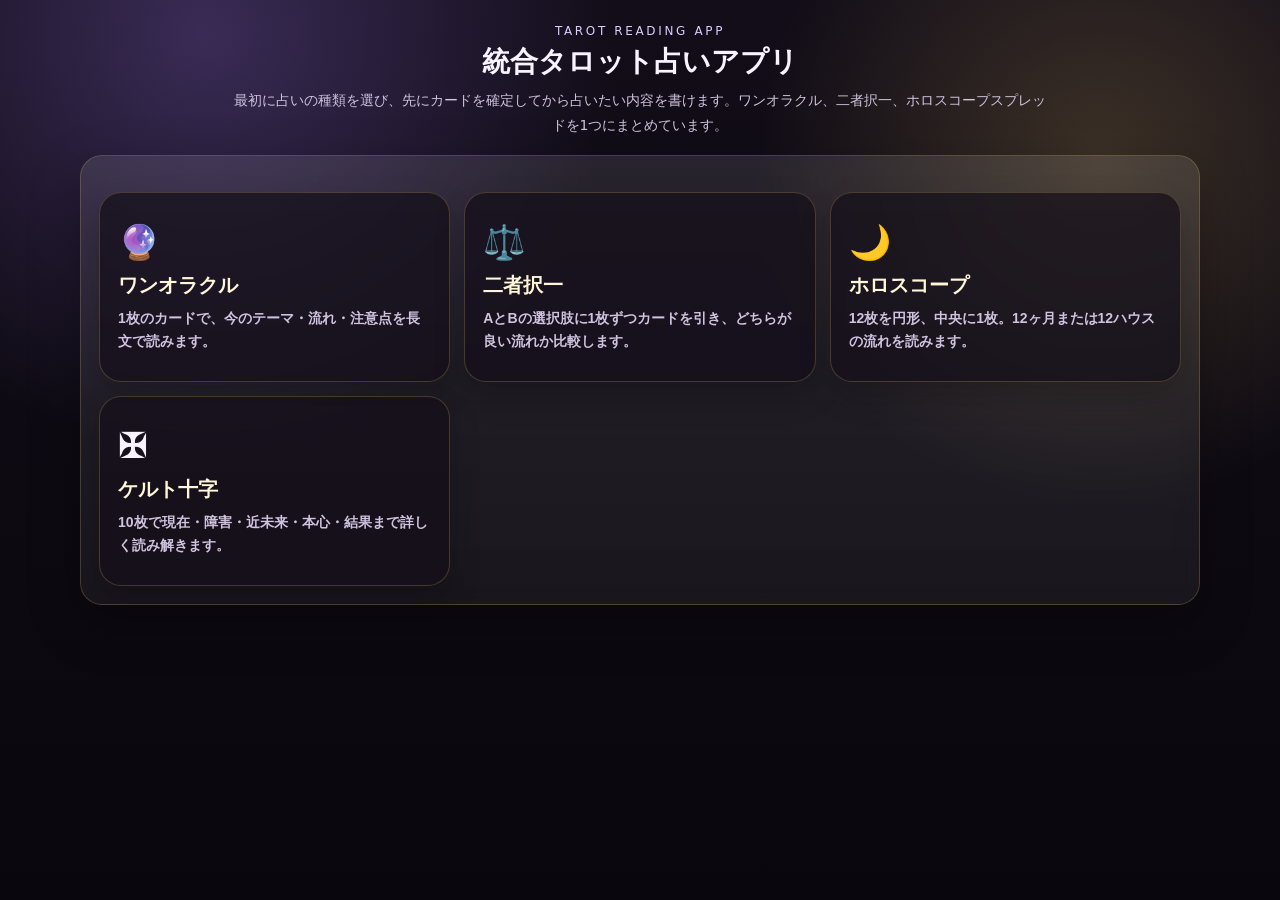
==== commit 9d244dc0: "Add files via upload" ====
--- a/index.html
+++ b/index.html
@@ -21,19 +21,9 @@
 @media(max-width:780px){.home-grid,.row,.status,.result-grid{grid-template-columns:1fr}.deck{grid-template-columns:repeat(auto-fill,minmax(64px,1fr));gap:8px}.card-back{height:104px}.topbar{align-items:flex-start;flex-direction:column}.button-row{justify-content:flex-start}}
 @media(max-width:430px){body{padding-left:10px;padding-right:10px}h1{font-size:24px}.slot{width:60px;min-height:98px;padding:5px}.slot.center{width:78px;min-height:116px}.slot-card{height:66px}.slot.center .slot-card{height:78px}.slot-card .mini{font-size:9px;max-width:50px}.slot-label{font-size:9px}.slot-name{font-size:10px}}
 
-.celtic-spread{display:grid;grid-template-columns:repeat(4,1fr);gap:10px;margin-top:12px}
-.celtic-slot{min-height:128px;border-radius:16px;background:rgba(20,15,26,.72);border:1px dashed rgba(216,180,95,.32);padding:9px;text-align:center;display:flex;flex-direction:column;align-items:center;justify-content:center}
-.celtic-slot.filled{border-style:solid;background:linear-gradient(180deg,rgba(216,180,95,.14),rgba(255,255,255,.06))}
-.celtic-slot .slot-title{font-size:12px;font-weight:900;color:#fff6d8;line-height:1.25;margin-bottom:5px}
-.celtic-slot .slot-desc{font-size:11px;color:var(--muted);line-height:1.35}
-.celtic-slot .picked{height:76px;width:52px;border-radius:10px;background:linear-gradient(145deg,#f8ecd0,#b8934b);color:#21172b;border:1px solid rgba(255,255,255,.65);display:flex;flex-direction:column;align-items:center;justify-content:center;font-weight:900;margin-bottom:6px;box-shadow:0 10px 18px rgba(0,0,0,.28)}
-.celtic-slot .picked.rev{transform:rotate(180deg)}
-.celtic-slot .picked .sym{font-size:24px}
-.celtic-slot .picked .nm{font-size:9px;line-height:1.1;max-width:46px;white-space:nowrap;overflow:hidden;text-overflow:ellipsis}
-.celtic-reading-grid{display:grid;grid-template-columns:1fr 1fr;gap:12px}
-@media(max-width:780px){.celtic-spread,.celtic-reading-grid{grid-template-columns:1fr 1fr}}
-@media(max-width:430px){.celtic-spread,.celtic-reading-grid{grid-template-columns:1fr}.celtic-slot{min-height:112px}}
-
+.copy-status{display:none;color:#f6e8b8;margin-top:10px;font-size:14px;text-align:center}
+.notice{background:rgba(216,180,95,.12);border:1px solid rgba(216,180,95,.28);border-radius:16px;padding:13px;line-height:1.75;color:#f6e8b8;margin:12px 0}
+.locked-note{color:#f6e8b8;text-align:center;font-size:14px;line-height:1.7}
 </style>
 </head>
 <body>
@@ -41,7 +31,7 @@
 <header>
   <div class="kicker">TAROT READING APP</div>
   <h1>統合タロット占いアプリ</h1>
-  <p class="lead">最初に占いの種類を選び、占いたい内容を書いてカードを選んでください。ワンオラクル、二者択一、ホロスコープスプレッド、ケルト十字を1つにまとめています。</p>
+  <p class="lead">最初に占いの種類を選び、先にカードを確定してから占いたい内容を書けます。ワンオラクル、二者択一、ホロスコープスプレッドを1つにまとめています。</p>
 </header>
 
 <section id="home" class="panel">
@@ -49,7 +39,7 @@
     <button class="home-card" onclick="showMode('one')"><div class="icon">🔮</div><h2>ワンオラクル</h2><p>1枚のカードで、今のテーマ・流れ・注意点を長文で読みます。</p></button>
     <button class="home-card" onclick="showMode('two')"><div class="icon">⚖️</div><h2>二者択一</h2><p>AとBの選択肢に1枚ずつカードを引き、どちらが良い流れか比較します。</p></button>
     <button class="home-card" onclick="showMode('horo')"><div class="icon">🌙</div><h2>ホロスコープ</h2><p>12枚を円形、中央に1枚。12ヶ月または12ハウスの流れを読みます。</p></button>
-    <button class="home-card" onclick="showMode('celtic')"><div class="icon">✚</div><h2>ケルト十字</h2><p>10枚で現状・障害・過去・未来・周囲・最終結果まで深く読みます。</p></button>
+    <button class="home-card" onclick="showMode('celtic')"><div class="icon">✠</div><h2>ケルト十字</h2><p>10枚で現在・障害・近未来・本心・結果まで詳しく読み解きます。</p></button>
   </div>
 </section>
 
@@ -90,76 +80,207 @@
 function drawnDeck(){return shuffle(TAROT).map((c,i)=>({...c,id:i,rev:Math.random()<0.45}))}
 function cardHTML(c,badgeClass='',badge=''){return `<div class="front">${badge?`<span class="badge">${badge}</span>`:''}<div class="mini-icon">${c.s}</div><div class="mini-name">${c.n}</div><div class="mini-ori">${c.rev?'逆位置':'正位置'}</div></div>`}
 function textOf(c){return c.rev?c.r:c.u}function advOf(c){return c.rev?c.advR:c.advU}
+
 function showMode(m){['home','one','two','horo','celtic'].forEach(id=>document.getElementById(id).classList.add('hidden'));document.getElementById(m).classList.remove('hidden'); if(m==='one') initOne(); if(m==='two') initTwo(); if(m==='horo') initHoro(); if(m==='celtic') initCeltic(); window.scrollTo({top:0,behavior:'smooth'});}
-function backHome(){['one','two','horo','celtic'].forEach(id=>document.getElementById(id).classList.add('hidden'));document.getElementById('home').classList.remove('hidden');}
-function oneReading(q,c){return `<h2>選ばれたカード：${c.n}（${c.rev?'逆位置':'正位置'}）</h2><h3>結論</h3><p>${esc(q)}については、「${textOf(c)}」という流れが出ています。今すぐ白黒を決めるというより、このカードが示すテーマを意識することで、状況の見え方がかなり変わります。</p><h3>今の流れ</h3><p>${textOf(c)} この流れは、表面的な結果だけではなく、あなたが何を整えるべきかも示しています。正位置なら比較的素直に力が出やすく、逆位置なら慎重な修正によって良い方向へ戻せます。</p><h3>注意点</h3><p>焦って結論だけを急ぐと、カードが示している細かいサインを見落としやすくなります。特に現実の条件、相手の反応、金額、時期、体力面などは、感情と分けて確認してください。</p><h3>アドバイス</h3><p>${advOf(c)} 今回の答えは「全部を一気に変える」より、今見えている違和感や希望をひとつずつ扱うことで強くなります。小さく試し、反応を見て、必要なら修正する。そうするとこのカードの良い面を引き出しやすくなります。</p>`}
-function initOne(){document.getElementById('one').innerHTML=`<div class="topbar"><h2>🔮 ワンオラクル</h2><button class="ghost" onclick="backHome()">占い選択に戻る</button></div><section class="panel"><label>占いたい内容</label><textarea id="oneQ" placeholder="例：今の判断は良い方向に進みますか？"></textarea></section><section class="panel"><div class="section-title">カードを1枚選んでください</div><div id="oneDeck" class="deck"></div></section><section id="oneResult" class="panel hidden"></section>`;const deck=drawnDeck();const el=document.getElementById('oneDeck');deck.forEach(c=>{const b=document.createElement('button');b.className='card-back';b.onclick=()=>{const q=document.getElementById('oneQ').value.trim();if(!q){alert('占いたい内容を入力してください。');return}document.querySelectorAll('#oneDeck .card-back').forEach(x=>x.disabled=true);b.className='card-back revealed used';b.innerHTML=cardHTML(c);document.getElementById('oneResult').classList.remove('hidden');document.getElementById('oneResult').innerHTML=`<div class="chosen-card"><div class="big">${c.s}<br>${c.n}<br><span class="small">${c.rev?'逆位置':'正位置'}</span></div></div><div class="reading">${oneReading(q,c)}</div><div class="button-row"><button onclick="initOne()">もう一度占う</button></div>`;};el.appendChild(b);});}
+function backHome(){['one','two','horo'].forEach(id=>document.getElementById(id).classList.add('hidden'));document.getElementById('home').classList.remove('hidden');}
+
+function longOneReading(q,c){
+  const pos=c.rev?'逆位置':'正位置';
+  const flow=textOf(c);
+  const advice=advOf(c);
+  const reverse=c.rev;
+  return `<h2>選ばれたカード：${c.n}（${pos}）</h2>
+  <h3>結論</h3><p>${esc(q)}については、「${flow}」という流れが出ています。${reverse?'これは単純な否定ではなく、条件整理やタイミング調整が必要というサインです。':'今の方向性には前向きな可能性があり、丁寧に進めることで結果につながりやすい状態です。'}</p>
+  <h3>深掘り解釈</h3><p>このカードは、表面的な結果だけでなく、今のあなたの心理状態や現実の流れも示しています。期待している部分と不安な部分を分けて見ることで、判断がかなりクリアになります。カードの意味をそのまま未来予言として受け取るより、「今どこを整えるべきか」という実践的なヒントとして読むのが良いです。</p>
+  <h3>注意点</h3><p>${reverse?'焦りや不安から急に結論を出すと、あとで修正が必要になりやすいです。数字、期限、相手の反応、現実的な条件を一度分けて確認してください。':'良い流れが出ていても、油断すると細部を見落とします。勢いだけで進めず、確認すべき条件を押さえながら動くことが大切です。'}</p>
+  <h3>具体的な行動アドバイス</h3><p>${advice} 今回は、全部を一気に変えるよりも、小さく試して反応を見るのが合っています。必要なら修正しながら進めることで、このカードの良い面を引き出しやすくなります。</p>
+  <h3>最終メッセージ</h3><p>${reverse?'今は「整えてから進む」が合っています。悪い結果と決めつけず、弱点を潰せば流れは変えられます。':'今の流れには可能性があります。直感を信じつつ、現実の確認を重ねることで安定した判断になります。'}</p>`;
+}
+
+function makeDeepPrompt(kind, body){
+  return `以下はタロット占いアプリで出た結果です。
+この内容をもとに、かなり詳しく、現実的な行動アドバイスまで含めて日本語で深掘り解説してください。
+
+【占いの種類】
+${kind}
+
+${body}
+
+【解説してほしいこと】
+・全体の結論
+・カードごとの意味
+・正位置/逆位置を踏まえた注意点
+・質問内容に対してどう読めるか
+・現実的にどう行動すべきか
+・避けた方がいい判断
+・最後に短くまとめたアドバイス`;
+}
+async function copyText(text,statusId){
+  const status=document.getElementById(statusId);
+  try{await navigator.clipboard.writeText(text)}
+  catch(e){const area=document.createElement('textarea');area.value=text;document.body.appendChild(area);area.select();document.execCommand('copy');document.body.removeChild(area)}
+  if(status){status.style.display='block';status.textContent='コピーしました。ChatGPTに貼り付けて深掘りできます。'}
+}
+
+/* ===== ワンオラクル：先にカード、後から質問 ===== */
+let oneState=null;
+function initOne(){
+  oneState={deck:drawnDeck(),card:null,q:''};
+  document.getElementById('one').innerHTML=`<div class="topbar"><h2>🔮 ワンオラクル</h2><button class="ghost" onclick="backHome()">占い選択に戻る</button></div>
+  <section class="panel"><div class="notice">質問はまだ書きません。心の中で占いたいことを思い浮かべて、先にカードを1枚選んでください。</div><div class="section-title" id="oneTitle">カードを1枚選んでください</div><div id="oneDeck" class="deck"></div></section>
+  <section id="oneQuestion" class="panel hidden"><div class="locked-note">カードは確定しました。</div><div id="oneChosen"></div><label>カード確定後に、心に思っていた占いたい内容を書いてください</label><textarea id="oneQ" placeholder="例：今の判断は良い方向に進みますか？"></textarea><div class="button-row"><button onclick="renderOneResult()">この内容でリーディングする</button></div></section>
+  <section id="oneResult" class="panel hidden"></section>`;
+  const el=document.getElementById('oneDeck');
+  oneState.deck.forEach(c=>{const b=document.createElement('button');b.className='card-back';b.onclick=()=>selectOne(c,b);el.appendChild(b);});
+}
+function selectOne(c,b){
+  oneState.card=c;
+  document.querySelectorAll('#oneDeck .card-back').forEach(x=>x.disabled=true);
+  b.className='card-back revealed used';b.innerHTML=cardHTML(c);
+  document.getElementById('oneTitle').textContent='カードは確定しました';
+  document.getElementById('oneDeck').style.opacity='.35';
+  document.getElementById('oneQuestion').classList.remove('hidden');
+  document.getElementById('oneChosen').innerHTML=`<div class="chosen-card"><div class="big">${c.s}<br>${c.n}<br><span class="small">${c.rev?'逆位置':'正位置'}</span></div></div>`;
+  setTimeout(()=>document.getElementById('oneQ').focus(),50);
+}
+function renderOneResult(){
+  const q=document.getElementById('oneQ').value.trim()||'心の中で思っていた内容';
+  oneState.q=q;
+  const c=oneState.card;
+  const copyBody=`【占いたい内容】\n${q}\n\n【出たカード】\n${c.n}（${c.rev?'逆位置':'正位置'}）`;
+  document.getElementById('oneResult').classList.remove('hidden');
+  document.getElementById('oneResult').innerHTML=`<div class="reading">${longOneReading(q,c)}</div><div class="button-row"><button onclick="copyText(makeDeepPrompt('ワンオラクル', oneCopyBody()), 'oneCopyStatus')">GPT深掘り用コピー</button><button onclick="initOne()">リセットして占い直す</button></div><div id="oneCopyStatus" class="copy-status"></div>`;
+}
+function oneCopyBody(){
+  const c=oneState.card;
+  return `【占いたい内容】\n${oneState.q||'心の中で思っていた内容'}\n\n【出たカード】\n${c.n}（${c.rev?'逆位置':'正位置'}）`;
+}
+
+/* ===== 二者択一：先にA/Bカード、後から質問と選択肢 ===== */
 let twoState;
-function initTwo(){twoState={deck:drawnDeck(),mode:'A',A:null,B:null};document.getElementById('two').innerHTML=`<div class="topbar"><h2>⚖️ 二者択一</h2><button class="ghost" onclick="backHome()">占い選択に戻る</button></div><section class="panel"><label>占いたい内容</label><textarea id="twoQ" placeholder="例：今の価格で様子を見るか、価格改定するかで迷っている"></textarea><div class="row" style="margin-top:14px"><div><label>Aの選択肢</label><input id="choiceA" placeholder="例：今の価格で様子を見る"></div><div><label>Bの選択肢</label><input id="choiceB" placeholder="例：価格を少し下げる"></div></div><div class="status"><div class="status-box"><strong>A：</strong><span id="statusA">まだ選ばれていません</span></div><div class="status-box"><strong>B：</strong><span id="statusB">まだ選ばれていません</span></div></div><div class="button-row"><button onclick="initTwo()">最初からやり直す</button><button class="secondary" onclick="initTwo()">カードをシャッフル</button></div></section><section class="panel"><div class="section-title">カードを選ぶ</div><p class="small" style="text-align:center">現在の選択モード：<strong id="modeText">Aのカードを選ぶ</strong></p><div class="mode"><button id="modeA" class="active" onclick="setTwoMode('A')">Aを選ぶ</button><button id="modeB" onclick="setTwoMode('B')">Bを選ぶ</button></div><div id="twoDeck" class="deck"></div></section><section id="twoResult" class="panel hidden"></section>`;renderTwoDeck();}
+function initTwo(){
+  twoState={deck:drawnDeck(),mode:'A',A:null,B:null,q:'',la:'',lb:''};
+  document.getElementById('two').innerHTML=`<div class="topbar"><h2>⚖️ 二者択一</h2><button class="ghost" onclick="backHome()">占い選択に戻る</button></div>
+  <section class="panel"><div class="notice">質問文とA/Bの内容はまだ書きません。心の中でAとBを決めて、先にAのカード・Bのカードを選んでください。</div><div class="status"><div class="status-box"><strong>A：</strong><span id="statusA">まだ選ばれていません</span></div><div class="status-box"><strong>B：</strong><span id="statusB">まだ選ばれていません</span></div></div></section>
+  <section class="panel"><div class="section-title">カードを選ぶ</div><p class="small" style="text-align:center">現在の選択モード：<strong id="modeText">Aのカードを選ぶ</strong></p><div class="mode"><button id="modeA" class="active" onclick="setTwoMode('A')">Aを選ぶ</button><button id="modeB" onclick="setTwoMode('B')">Bを選ぶ</button></div><div id="twoDeck" class="deck"></div></section>
+  <section id="twoQuestion" class="panel hidden"><div class="locked-note">A/Bのカードは確定しました。</div><label>占いたい内容</label><textarea id="twoQ" placeholder="例：今の価格で様子を見るか、価格改定するかで迷っている"></textarea><div class="row" style="margin-top:14px"><div><label>Aの選択肢</label><input id="choiceA" placeholder="例：今の価格で様子を見る"></div><div><label>Bの選択肢</label><input id="choiceB" placeholder="例：価格を少し下げる"></div></div><div class="button-row"><button onclick="renderTwoResult()">この内容でリーディングする</button></div></section>
+  <section id="twoResult" class="panel hidden"></section>`;
+  renderTwoDeck();
+}
 function setTwoMode(m){twoState.mode=m;document.getElementById('modeA').classList.toggle('active',m==='A');document.getElementById('modeB').classList.toggle('active',m==='B');document.getElementById('modeText').textContent=m+'のカードを選ぶ'}
 function renderTwoDeck(){const el=document.getElementById('twoDeck');el.innerHTML='';twoState.deck.forEach(c=>{const b=document.createElement('button');b.className='card-back';if(c.by){b.classList.add('revealed','used',c.by==='A'?'selected-a':'selected-b');b.innerHTML=cardHTML(c,'',c.by)}b.onclick=()=>pickTwo(c);el.appendChild(b);});}
-function pickTwo(c){const q=document.getElementById('twoQ').value.trim();if(!q){alert('占いたい内容を入力してください。');return}const m=twoState.mode;if(twoState[m]){alert(m+'のカードはすでに選ばれています。');return}c.by=m;twoState[m]=c;document.getElementById('status'+m).textContent=`${c.n}（${c.rev?'逆位置':'正位置'}）`;if(m==='A'&&!twoState.B)setTwoMode('B');else if(m==='B'&&!twoState.A)setTwoMode('A');renderTwoDeck();if(twoState.A&&twoState.B)renderTwoResult();}
+function pickTwo(c){
+  const m=twoState.mode;
+  if(twoState[m]){alert(m+'のカードはすでに選ばれています。');return}
+  c.by=m;twoState[m]=c;
+  document.getElementById('status'+m).textContent=`${c.n}（${c.rev?'逆位置':'正位置'}）`;
+  if(m==='A'&&!twoState.B)setTwoMode('B');else if(m==='B'&&!twoState.A)setTwoMode('A');
+  renderTwoDeck();
+  if(twoState.A&&twoState.B){
+    document.getElementById('twoQuestion').classList.remove('hidden');
+    document.getElementById('twoDeck').style.opacity='.35';
+    document.querySelectorAll('#twoDeck .card-back').forEach(x=>x.disabled=true);
+    setTimeout(()=>document.getElementById('twoQ').focus(),50);
+  }
+}
 function sideReading(side,label,c){return `<h2>${side}：${esc(label)}</h2><p><strong>カード：</strong>${c.n}（${c.rev?'逆位置':'正位置'}）</p><h3>基本の流れ</h3><p>${esc(label)}には「${textOf(c)}」というテーマが出ています。これは単純な良し悪しではなく、この選択肢を選んだ時に何が起こりやすく、どこを整えれば結果が安定するかを示しています。</p><h3>メリット</h3><p>この選択肢の良さは、今の状況を動かすきっかけを作れる点です。正位置なら比較的スムーズに力が出やすく、逆位置なら課題に気づくことで修正の余地が生まれます。</p><h3>注意点</h3><p>目先の印象だけで判断すると、後から負担になる条件を見落としやすくなります。勢い、期待、不安のどれかに偏っていないかを確認してください。</p><h3>アドバイス</h3><p>${advOf(c)}</p>`}
-function renderTwoResult(){const q=document.getElementById('twoQ').value.trim();const la=document.getElementById('choiceA').value.trim()||'Aの選択肢';const lb=document.getElementById('choiceB').value.trim()||'Bの選択肢';const a=twoState.A,b=twoState.B;let verdict='';const score=c=>(c.rev?0:2)+({success:3,complete:3,stable:2,balance:2,action:2,growth:2,hope:2,trust:1,judge:1,change:1,move:1,start:1,choice:1,patience:1,analysis:0,mind:0,wait:-1,unclear:-1,bind:-2,shock:-2,end:0,call:1}[c.cat]||0);if(score(a)>score(b))verdict=`総合的には、今はA「${esc(la)}」の方が流れに乗りやすい印象です。ただしBにも意味がないわけではなく、Bのカードが示す課題を整理してからなら再検討できます。`;else if(score(b)>score(a))verdict=`総合的には、今はB「${esc(lb)}」の方が現実を動かしやすい印象です。Aを選ぶ場合は、Aのカードが示す停滞や注意点を先に潰すことが大切です。`;else verdict=`AとBはかなり拮抗しています。今回はカードの強弱より、「どちらの注意点を自分が受け入れられるか」で決めると納得感が出やすいです。`;document.getElementById('twoResult').classList.remove('hidden');document.getElementById('twoResult').innerHTML=`<div class="result-grid"><div class="reading">${sideReading('A',la,a)}</div><div class="reading">${sideReading('B',lb,b)}</div></div><div class="verdict"><h2>総合判断</h2><p>占いたい内容：${esc(q)}</p><p>${verdict}</p><p>最終的には、カードの結果を現実の条件と合わせて見るのが安全です。金額、期限、相手の反応、リスク許容度を並べると、どちらを選ぶべきかがよりはっきりします。</p></div>`;}
-let horoDeck=[],horoSelected=[];
-function initHoro(){document.getElementById('horo').innerHTML=`<div class="topbar"><h2>🌙 ホロスコープスプレッド</h2><button class="ghost" onclick="backHome()">占い選択に戻る</button></div><section class="panel"><label>占いたい内容</label><textarea id="horoQ" placeholder="例：この1年の流れを知りたい／マンション売却の今後を見たい"></textarea><div class="row" style="margin-top:10px"><div><label>読み方</label><select id="horoMode"><option value="months">12ヶ月の流れとして読む</option><option value="houses">12ハウスとして読む</option></select></div><div><label>開始月</label><select id="startMonth"></select></div></div><div class="button-row"><button onclick="prepareHoro()">カードをシャッフル</button><button class="secondary" onclick="initHoro()">リセット</button></div><div id="horoStatus" class="small" style="margin-top:10px">まず「カードをシャッフル」を押してください。</div></section><section id="horoDeckPanel" class="panel hidden"><div class="section-title">カードを13枚選んでください</div><div id="horoCounter" class="counter">0 / 13</div><div id="horoDeck" class="deck"></div></section><section id="spreadPanel" class="panel hidden"><div class="section-title">展開結果</div><div class="spread-wrap"><div id="spread" class="spread"></div></div></section><section id="readingPanel" class="hidden"><div id="summary" class="summary"></div><div id="horoReading" class="reading"></div></section>`;const sel=document.getElementById('startMonth');const now=new Date();monthNames.forEach((m,i)=>{const o=document.createElement('option');o.value=i;o.textContent=m+'から開始';if(i===now.getMonth())o.selected=true;sel.appendChild(o)});document.getElementById('horoMode').onchange=()=>{document.getElementById('startMonth').disabled=document.getElementById('horoMode').value==='houses'};}
-function prepareHoro(){const q=document.getElementById('horoQ').value.trim();if(!q){alert('占いたい内容を入力してください。');return}horoDeck=drawnDeck();horoSelected=[];document.getElementById('horoDeckPanel').classList.remove('hidden');document.getElementById('spreadPanel').classList.add('hidden');document.getElementById('readingPanel').classList.add('hidden');document.getElementById('horoStatus').textContent='カードを13枚選んでください。1〜12枚目が円形、13枚目が中央の結果カードになります。';renderHoroDeck();}
-function renderHoroDeck(){const el=document.getElementById('horoDeck');el.innerHTML='';horoDeck.forEach(c=>{const b=document.createElement('button');b.className='card-back'+(horoSelected.includes(c)?' used':'');b.disabled=horoSelected.includes(c)||horoSelected.length>=13;b.onclick=()=>{horoSelected.push(c);renderHoroDeck();document.getElementById('horoStatus').textContent=horoSelected.length<13?`${13-horoSelected.length}枚選んでください。`:'13枚選び終わりました。結果を展開しました。';if(horoSelected.length===13){renderSpread();renderHoroReading();}};el.appendChild(b);});document.getElementById('horoCounter').textContent=horoSelected.length+' / 13';}
+function renderTwoResult(){
+  const q=document.getElementById('twoQ').value.trim()||'心の中で思っていた二者択一の内容';
+  const la=document.getElementById('choiceA').value.trim()||'Aの選択肢';
+  const lb=document.getElementById('choiceB').value.trim()||'Bの選択肢';
+  Object.assign(twoState,{q,la,lb});
+  const a=twoState.A,b=twoState.B;
+  let verdict='';
+  const score=c=>(c.rev?0:2)+({success:3,complete:3,stable:2,balance:2,action:2,growth:2,hope:2,trust:1,judge:1,change:1,move:1,start:1,choice:1,patience:1,analysis:0,mind:0,wait:-1,unclear:-1,bind:-2,shock:-2,end:0,call:1}[c.cat]||0);
+  if(score(a)>score(b))verdict=`総合的には、今はA「${esc(la)}」の方が流れに乗りやすい印象です。ただしBにも意味がないわけではなく、Bのカードが示す課題を整理してからなら再検討できます。`;
+  else if(score(b)>score(a))verdict=`総合的には、今はB「${esc(lb)}」の方が現実を動かしやすい印象です。Aを選ぶ場合は、Aのカードが示す停滞や注意点を先に潰すことが大切です。`;
+  else verdict=`AとBはかなり拮抗しています。今回はカードの強弱より、「どちらの注意点を自分が受け入れられるか」で決めると納得感が出やすいです。`;
+  document.getElementById('twoResult').classList.remove('hidden');
+  document.getElementById('twoResult').innerHTML=`<div class="result-grid"><div class="reading">${sideReading('A',la,a)}</div><div class="reading">${sideReading('B',lb,b)}</div></div><div class="verdict"><h2>総合判断</h2><p>占いたい内容：${esc(q)}</p><p>${verdict}</p><p>最終的には、カードの結果を現実の条件と合わせて見るのが安全です。金額、期限、相手の反応、リスク許容度を並べると、どちらを選ぶべきかがよりはっきりします。</p></div><div class="button-row"><button onclick="copyText(makeDeepPrompt('二者択一', twoCopyBody()), 'twoCopyStatus')">GPT深掘り用コピー</button><button onclick="initTwo()">リセットして占い直す</button></div><div id="twoCopyStatus" class="copy-status"></div>`;
+}
+function twoCopyBody(){
+  return `【占いたい内容】\n${twoState.q}\n\n【Aの選択肢】\n${twoState.la}\n【Aのカード】\n${twoState.A.n}（${twoState.A.rev?'逆位置':'正位置'}）\n\n【Bの選択肢】\n${twoState.lb}\n【Bのカード】\n${twoState.B.n}（${twoState.B.rev?'逆位置':'正位置'}）`;
+}
+
+/* ===== ホロスコープ：先に13枚、後から質問 ===== */
+let horoDeck=[],horoSelected=[],horoQuestion='';
+function initHoro(){
+  horoDeck=[];horoSelected=[];horoQuestion='';
+  document.getElementById('horo').innerHTML=`<div class="topbar"><h2>🌙 ホロスコープスプレッド</h2><button class="ghost" onclick="backHome()">占い選択に戻る</button></div>
+  <section class="panel"><div class="notice">質問はまだ書きません。心の中でテーマを決めて、まず13枚のカードを選んでください。1〜12枚目が円形、13枚目が中央の結果カードになります。</div><div class="row" style="margin-top:10px"><div><label>読み方</label><select id="horoMode"><option value="months">12ヶ月の流れとして読む</option><option value="houses">12ハウスとして読む</option></select></div><div><label>開始月</label><select id="startMonth"></select></div></div><div class="button-row"><button onclick="prepareHoro()">カードをシャッフル</button><button class="secondary" onclick="initHoro()">リセットして占い直す</button></div><div id="horoStatus" class="small" style="margin-top:10px">まず「カードをシャッフル」を押してください。</div></section>
+  <section id="horoDeckPanel" class="panel hidden"><div class="section-title">カードを13枚選んでください</div><div id="horoCounter" class="counter">0 / 13</div><div id="horoDeck" class="deck"></div></section>
+  <section id="horoQuestion" class="panel hidden"><div class="locked-note">13枚のカードは確定しました。</div><label>カード確定後に、心に思っていた占いたい内容を書いてください</label><textarea id="horoQ" placeholder="例：この1年の流れを知りたい／マンション売却の今後を見たい"></textarea><div class="button-row"><button onclick="renderHoroAll()">この内容でリーディングする</button></div></section>
+  <section id="spreadPanel" class="panel hidden"><div class="section-title">展開結果</div><div class="spread-wrap"><div id="spread" class="spread"></div></div></section>
+  <section id="readingPanel" class="hidden"><div id="summary" class="summary"></div><div id="horoReading" class="reading"></div><div class="button-row"><button onclick="copyText(makeDeepPrompt('ホロスコープスプレッド', horoCopyBody()), 'horoCopyStatus')">GPT深掘り用コピー</button><button onclick="initHoro()">リセットして占い直す</button></div><div id="horoCopyStatus" class="copy-status"></div></section>`;
+  const sel=document.getElementById('startMonth');const now=new Date();monthNames.forEach((m,i)=>{const o=document.createElement('option');o.value=i;o.textContent=m+'から開始';if(i===now.getMonth())o.selected=true;sel.appendChild(o)});
+  document.getElementById('horoMode').onchange=()=>{document.getElementById('startMonth').disabled=document.getElementById('horoMode').value==='houses'};
+}
+function prepareHoro(){horoDeck=drawnDeck();horoSelected=[];document.getElementById('horoDeckPanel').classList.remove('hidden');document.getElementById('spreadPanel').classList.add('hidden');document.getElementById('readingPanel').classList.add('hidden');document.getElementById('horoQuestion').classList.add('hidden');document.getElementById('horoStatus').textContent='カードを13枚選んでください。';renderHoroDeck();}
+function renderHoroDeck(){
+  const el=document.getElementById('horoDeck');el.innerHTML='';
+  horoDeck.forEach(c=>{const b=document.createElement('button');b.className='card-back'+(horoSelected.includes(c)?' used':'');b.disabled=horoSelected.includes(c)||horoSelected.length>=13;b.onclick=()=>{horoSelected.push(c);renderHoroDeck();document.getElementById('horoStatus').textContent=horoSelected.length<13?`${13-horoSelected.length}枚選んでください。`:'13枚選び終わりました。占いたい内容を書いてください。';if(horoSelected.length===13){document.getElementById('horoQuestion').classList.remove('hidden');document.getElementById('horoDeck').style.opacity='.35';setTimeout(()=>document.getElementById('horoQ').focus(),50);}};el.appendChild(b);});
+  document.getElementById('horoCounter').textContent=horoSelected.length+' / 13';
+}
 function labels(){if(document.getElementById('horoMode').value==='houses')return houseNames;const start=Number(document.getElementById('startMonth').value);return Array.from({length:12},(_,i)=>monthNames[(start+i)%12]);}
+function renderHoroAll(){horoQuestion=document.getElementById('horoQ').value.trim()||'心の中で思っていた内容';renderSpread();renderHoroReading();}
 function renderSpread(){document.getElementById('spreadPanel').classList.remove('hidden');const sp=document.getElementById('spread');sp.innerHTML='';const labs=labels();const w=sp.clientWidth||560,h=sp.clientHeight||560,cx=w/2,cy=h/2,r=w*.41;for(let i=0;i<12;i++){const ang=(-90+i*30)*Math.PI/180;sp.appendChild(slot(horoSelected[i],labs[i],cx+Math.cos(ang)*r,cy+Math.sin(ang)*r,false));}sp.appendChild(slot(horoSelected[12],'中央：総合結果',cx,cy,true));}
 function slot(c,label,x,y,center){const d=document.createElement('div');d.className='slot'+(center?' center':'');d.style.left=x+'px';d.style.top=y+'px';d.innerHTML=`<div class="slot-card ${c.rev?'rev':''}"><div class="sym">${c.s}</div><div class="mini">${c.n}</div></div><div class="slot-label">${esc(label)}</div><div class="slot-name">${c.n}</div><div class="slot-pos">${c.rev?'逆位置':'正位置'}</div>`;return d;}
-function renderHoroReading(){const q=document.getElementById('horoQ').value.trim();const center=horoSelected[12];const labs=labels();document.getElementById('readingPanel').classList.remove('hidden');document.getElementById('summary').innerHTML=`<h2>総合結果：${center.n}（${center.rev?'逆位置':'正位置'}）</h2><p>${esc(q)}の全体テーマは「${textOf(center)}」です。</p><p>${advOf(center)} 12枚の流れは、この中央カードをどう現実に落とし込むかを示しています。</p>`;document.getElementById('horoReading').innerHTML='<h2>各カードの読み</h2>'+horoSelected.slice(0,12).map((c,i)=>`<div class="reading-item"><h3>${esc(labs[i])}：${c.n}（${c.rev?'逆位置':'正位置'}）</h3><span class="tag">${c.cat}</span><p>${textOf(c)}</p><p class="small"><strong>アドバイス：</strong>${advOf(c)}</p></div>`).join('');}
-
-const celticPositions=[
-["現在","問題の中心。今いちばん強く出ている状態"],
-["障害","現在に交差する力。邪魔・課題・乗り越える壁"],
-["顕在意識","頭で考えていること。表向きの希望や判断"],
-["潜在意識","心の奥の本音。自分でも見落としやすい土台"],
-["過去","ここに至った背景。すでに影響している出来事"],
-["近未来","このまま進んだ場合に近づきやすい流れ"],
-["自分自身","あなたの姿勢、取るべき態度、内側の状態"],
-["周囲の環境","相手・市場・職場・家族など外部要因"],
-["願望と不安","期待していることと、同時に怖れていること"],
-["最終結果","全体の着地点。今の流れを続けた場合の結論"]
+function renderHoroReading(){const q=horoQuestion;const center=horoSelected[12];const labs=labels();document.getElementById('readingPanel').classList.remove('hidden');document.getElementById('summary').innerHTML=`<h2>総合結果：${center.n}（${center.rev?'逆位置':'正位置'}）</h2><p>占いたい内容：${esc(q)}</p><p>全体テーマは「${textOf(center)}」です。</p><p>${advOf(center)} 12枚の流れは、この中央カードをどう現実に落とし込むかを示しています。</p>`;document.getElementById('horoReading').innerHTML='<h2>各カードの読み</h2>'+horoSelected.slice(0,12).map((c,i)=>`<div class="reading-item"><h3>${esc(labs[i])}：${c.n}（${c.rev?'逆位置':'正位置'}）</h3><span class="tag">${c.cat}</span><p>${textOf(c)}</p><p class="small"><strong>アドバイス：</strong>${advOf(c)}</p></div>`).join('');}
+function horoCopyBody(){
+  const labs=labels();
+  const lines=[`【占いたい内容】\n${horoQuestion}`,`\n【中央：総合結果】\n${horoSelected[12].n}（${horoSelected[12].rev?'逆位置':'正位置'}）`,'\n【12枚の展開】'];
+  horoSelected.slice(0,12).forEach((c,i)=>lines.push(`${labs[i]}：${c.n}（${c.rev?'逆位置':'正位置'}）`));
+  return lines.join('\n');
+}
+
+
+/* ===== ケルト十字 ===== */
+let celticDeck=[],celticSelected=[],celticQuestion='';
+
+const celticLabels=[
+"現在","障害","顕在意識","潜在意識","過去","近未来","自分自身","周囲・環境","願望・不安","最終結果"
 ];
-let celticDeck=[],celticSelected=[];
+
 function initCeltic(){
+  celticDeck=[];celticSelected=[];celticQuestion='';
+  document.getElementById('celtic').innerHTML=`<div class="topbar"><h2>✠ ケルト十字</h2><button class="ghost" onclick="backHome()">占い選択に戻る</button></div>
+  <section class="panel">
+    <div class="notice">質問はまだ書きません。心の中でテーマを決めて、まず10枚のカードを選んでください。</div>
+    <div class="button-row">
+      <button onclick="prepareCeltic()">カードをシャッフル</button>
+      <button class="secondary" onclick="initCeltic()">リセットして占い直す</button>
+    </div>
+    <div id="celticStatus" class="small" style="margin-top:10px">まず「カードをシャッフル」を押してください。</div>
+  </section>
+
+  <section id="celticDeckPanel" class="panel hidden">
+    <div class="section-title">カードを10枚選んでください</div>
+    <div id="celticCounter" class="counter">0 / 10</div>
+    <div id="celticDeck" class="deck"></div>
+  </section>
+
+  <section id="celticQuestion" class="panel hidden">
+    <div class="locked-note">10枚のカードは確定しました。</div>
+    <label>カード確定後に、心に思っていた占いたい内容を書いてください</label>
+    <textarea id="celticQ" placeholder="例：家の売却はどう進んでいくでしょうか？"></textarea>
+    <div class="button-row">
+      <button onclick="renderCeltic()">この内容でリーディングする</button>
+    </div>
+  </section>
+
+  <section id="celticResult" class="panel hidden"></section>`;
+}
+
+function prepareCeltic(){
   celticDeck=drawnDeck();
   celticSelected=[];
-  document.getElementById('celtic').innerHTML=`<div class="topbar"><h2>✚ ケルト十字</h2><button class="ghost" onclick="backHome()">占い選択に戻る</button></div>
-  <section class="panel">
-    <label>占いたい内容</label>
-    <textarea id="celticQ" placeholder="例：今の物件売却はどう進めるのが良いか／仕事の今後の流れを知りたい"></textarea>
-    <div class="button-row"><button onclick="initCeltic()">カードをシャッフルし直す</button></div>
-    <p id="celticStatus" class="small" style="margin-top:10px">カードはすでにシャッフル済みで、正位置・逆位置もこの時点で固定されています。10枚選んでください。</p>
-  </section>
-  <section class="panel">
-    <div class="section-title">ケルト十字スプレッド</div>
-    <div id="celticCounter" class="counter">0 / 10</div>
-    <div id="celticSpread" class="celtic-spread"></div>
-  </section>
-  <section class="panel">
-    <div class="section-title">カードを10枚選んでください</div>
-    <div id="celticDeck" class="deck"></div>
-  </section>
-  <section id="celticResult" class="panel hidden"></section>`;
-  renderCelticSpread();
+  document.getElementById('celticDeckPanel').classList.remove('hidden');
+  document.getElementById('celticQuestion').classList.add('hidden');
+  document.getElementById('celticResult').classList.add('hidden');
+  document.getElementById('celticStatus').textContent='カードを10枚選んでください。';
   renderCelticDeck();
 }
-function renderCelticSpread(){
-  const el=document.getElementById('celticSpread');
-  el.innerHTML='';
-  celticPositions.forEach((p,i)=>{
-    const c=celticSelected[i];
-    const d=document.createElement('div');
-    d.className='celtic-slot'+(c?' filled':'');
-    d.innerHTML=c
-      ? `<div class="picked ${c.rev?'rev':''}"><div class="sym">${c.s}</div><div class="nm">${c.n}</div></div><div class="slot-title">${i+1}. ${p[0]}</div><div class="slot-desc">${c.n} / ${c.rev?'逆位置':'正位置'}</div>`
-      : `<div class="slot-title">${i+1}. ${p[0]}</div><div class="slot-desc">${p[1]}</div>`;
-    el.appendChild(d);
-  });
-  document.getElementById('celticCounter').textContent=celticSelected.length+' / 10';
-}
+
 function renderCelticDeck(){
   const el=document.getElementById('celticDeck');
   el.innerHTML='';
@@ -167,52 +288,81 @@
     const b=document.createElement('button');
     b.className='card-back'+(celticSelected.includes(c)?' used':'');
     b.disabled=celticSelected.includes(c)||celticSelected.length>=10;
-    b.onclick=()=>pickCeltic(c);
+    b.onclick=()=>{
+      celticSelected.push(c);
+      renderCelticDeck();
+      document.getElementById('celticCounter').textContent=celticSelected.length+' / 10';
+      if(celticSelected.length<10){
+        document.getElementById('celticStatus').textContent=`${10-celticSelected.length}枚選んでください。`;
+      }else{
+        document.getElementById('celticStatus').textContent='10枚選び終わりました。占いたい内容を書いてください。';
+        document.getElementById('celticQuestion').classList.remove('hidden');
+        document.getElementById('celticDeck').style.opacity='.35';
+        setTimeout(()=>document.getElementById('celticQ').focus(),50);
+      }
+    };
     el.appendChild(b);
   });
-}
-function pickCeltic(c){
-  const q=document.getElementById('celticQ').value.trim();
-  if(!q){alert('占いたい内容を入力してください。');return}
-  if(celticSelected.length>=10||celticSelected.includes(c))return;
-  celticSelected.push(c);
-  renderCelticSpread();
-  renderCelticDeck();
-  document.getElementById('celticStatus').textContent=celticSelected.length<10?`${10-celticSelected.length}枚選んでください。`:'10枚選び終わりました。結果を作成しました。';
-  if(celticSelected.length===10)renderCelticReading();
-}
-function celticTone(c){
-  if(c.rev)return '注意';
-  if(['太陽','世界','星','女帝','魔術師','戦車','運命の輪','節制','恋人','皇帝','教皇'].includes(c.n))return '前向き';
-  if(['塔','悪魔','死神','月','吊るされた男'].includes(c.n))return '慎重';
-  return '中立';
-}
-function celticPositionReading(pos,c,q,i){
-  const tone=celticTone(c);
-  let extra='';
-  if(tone==='前向き')extra='この位置では、このカードの良い面が比較的まっすぐ出ています。今ある流れを否定するより、強みとして使う方が結果につながります。';
-  else if(tone==='慎重')extra='この位置では、古い前提・不安・急な変化が出やすくなっています。悪い結果と決めつけるより、先に崩れやすい部分を把握することが大切です。';
-  else if(tone==='注意')extra='逆位置なので、このカードの意味は素直に出るというより、滞り・過剰・タイミングのズレとして表れます。焦って押すより、条件を整えるほど良くなります。';
-  else extra='この位置では、極端な判断よりも現実的な見直しが効きます。今ある材料を丁寧に整理することで、次の一手が見えやすくなります。';
-  return `<div class="reading-item"><h3>${i+1}. ${pos[0]}：${c.n}（${c.rev?'逆位置':'正位置'}）</h3><span class="tag">${c.cat}</span><p>${pos[1]}を示す場所に「${c.n}」が出ています。意味は「${textOf(c)}」です。</p><p>${extra}</p><p class="small"><strong>アドバイス：</strong>${advOf(c)}</p></div>`;
-}
-function renderCelticReading(){
-  const q=document.getElementById('celticQ').value.trim();
+  document.getElementById('celticCounter').textContent=celticSelected.length+' / 10';
+}
+
+function renderCeltic(){
+  celticQuestion=document.getElementById('celticQ').value.trim()||'心の中で思っていた内容';
+
   const result=document.getElementById('celticResult');
+  result.classList.remove('hidden');
+
+  const items=celticSelected.map((c,i)=>`
+    <div class="reading-item">
+      <h3>${i+1}. ${celticLabels[i]}：${c.n}（${c.rev?'逆位置':'正位置'}）</h3>
+      <p>${textOf(c)}</p>
+      <p class="small"><strong>アドバイス：</strong>${advOf(c)}</p>
+    </div>
+  `).join('');
+
   const finalCard=celticSelected[9];
-  const positive=celticSelected.filter(c=>celticTone(c)==='前向き').length;
-  const caution=celticSelected.filter(c=>celticTone(c)==='注意'||celticTone(c)==='慎重').length;
-  let total='';
-  if(positive>caution)total='全体としては、前向きなカードの力が強く、現状の流れを活かしながら整えていくことで結果に近づきやすい配置です。';
-  else if(caution>positive)total='全体としては、慎重に進めるべき配置です。悪いというより、見落とし・焦り・条件不足を先につぶすほど結果が安定します。';
-  else total='全体としては、良い要素と注意点が拮抗しています。大きく方向転換するより、強い部分を残しながら弱点を補う読みになります。';
-  result.classList.remove('hidden');
-  result.innerHTML=`<div class="summary"><h2>ケルト十字 総合結果</h2><p><strong>占いたい内容：</strong>${esc(q)}</p><p>${total}</p><p>最終結果は「${finalCard.n}（${finalCard.rev?'逆位置':'正位置'}）」です。${textOf(finalCard)} 今の流れを続けた場合、このカードが示す方向に着地しやすいと読めます。</p></div>
-  <div class="reading"><h2>10枚の詳細リーディング</h2>${celticSelected.map((c,i)=>celticPositionReading(celticPositions[i],c,q,i)).join('')}</div>
-  <div class="verdict"><h2>行動アドバイス</h2><p>まず「現在」と「障害」を見て、今すぐ手を入れるべき部分を確認してください。次に「過去」と「近未来」を見て、今の流れがどこから来て、短期的にどこへ向かいやすいかを判断します。</p><p>特に「周囲の環境」の${celticSelected[7].n}と、「願望と不安」の${celticSelected[8].n}は、本人の気持ちだけでは動かせない部分を示します。期待だけで進めず、相手・市場・周囲の反応を確認しながら進めるのが安全です。</p><p>最後の${finalCard.n}は固定された未来ではなく、今の流れを続けた場合の着地点です。行動を変えれば読みも変わるため、今回の結果は判断材料として使ってください。</p></div>`;
-  setTimeout(()=>result.scrollIntoView({behavior:'smooth',block:'start'}),120);
+
+  result.innerHTML=`
+    <div class="summary">
+      <h2>総合結果：${finalCard.n}（${finalCard.rev?'逆位置':'正位置'}）</h2>
+      <p><strong>占いたい内容：</strong>${esc(celticQuestion)}</p>
+      <p>今回のケルト十字では「${textOf(finalCard)}」が最終テーマとして出ています。</p>
+      <p>${advOf(finalCard)}</p>
+    </div>
+
+    <div class="reading">
+      <h2>10枚の展開</h2>
+      ${items}
+
+      <h2>総合リーディング</h2>
+      <p>
+      ケルト十字全体を見ると、現在の状況だけでなく、あなたの内面・周囲の状況・近未来・最終的な着地までが段階的に表れています。
+      特に最終結果カードは「今の流れのまま進んだ場合どうなりやすいか」を示しており、途中のカードはその結果を良くするためのヒントになります。
+      </p>
+
+      <p>
+      今回は、カードを見てから質問を書いているため、質問内容に合わせてカードが選ばれている感覚をかなり減らしています。
+      そのうえで、出たカードをどう現実に活かすかが重要になります。
+      </p>
+    </div>
+
+    <div class="button-row">
+      <button onclick="copyText(makeDeepPrompt('ケルト十字', celticCopyBody()), 'celticCopyStatus')">GPT深掘り用コピー</button>
+      <button onclick="initCeltic()">リセットして占い直す</button>
+    </div>
+
+    <div id="celticCopyStatus" class="copy-status"></div>
+  `;
+}
+
+function celticCopyBody(){
+  const lines=[`【占いたい内容】\n${celticQuestion}`,'\n【10枚の展開】'];
+  celticSelected.forEach((c,i)=>{
+    lines.push(`${i+1}. ${celticLabels[i]}：${c.n}（${c.rev?'逆位置':'正位置'}）`);
+  });
+  return lines.join('\n');
 }
 
 </script>
 </body>
-</html>
+</html>
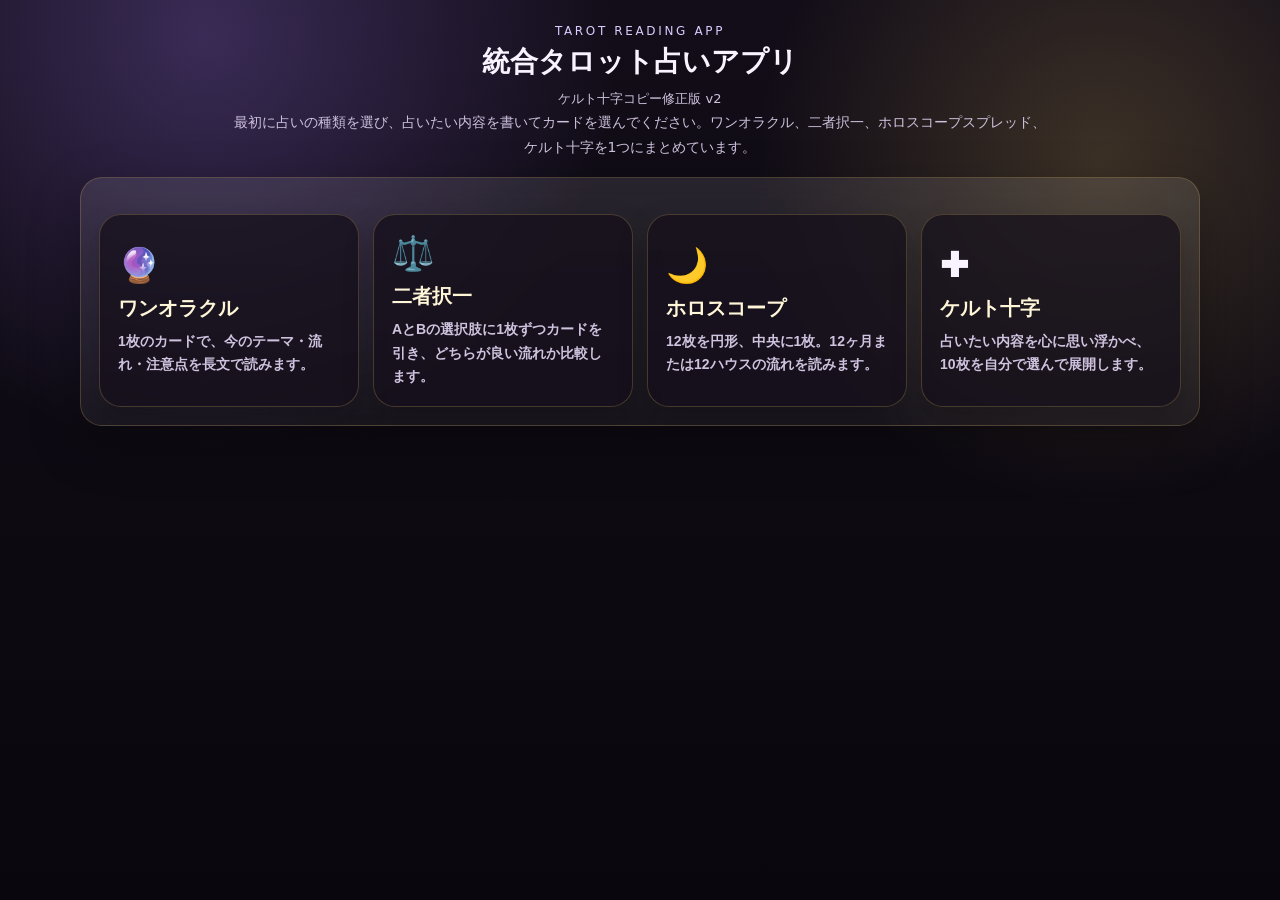
==== commit 1091edaf: "Add files via upload" ====
--- a/index.html
+++ b/index.html
@@ -3,7 +3,7 @@
 <head>
 <meta charset="UTF-8" />
 <meta name="viewport" content="width=device-width, initial-scale=1.0, viewport-fit=cover" />
-<title>統合タロット占いアプリ</title>
+<title>統合タロット占いアプリ - ケルト十字コピー修正版</title>
 <meta name="theme-color" content="#120d18" />
 <style>
 :root{
@@ -15,23 +15,24 @@
 .app{max-width:1120px;margin:0 auto;padding:18px 0 32px}.hidden{display:none!important}
 header{text-align:center;margin:6px 0 18px}.kicker{letter-spacing:.22em;color:#d9ccff;font-size:12px;margin-bottom:6px}h1{font-size:28px;margin:0 0 8px;line-height:1.3}.lead{max-width:820px;margin:0 auto;color:var(--muted);line-height:1.75;font-size:14px}
 .panel{background:linear-gradient(180deg,rgba(255,255,255,.10),rgba(255,255,255,.055));border:1px solid rgba(216,180,95,.24);border-radius:22px;padding:18px;box-shadow:0 18px 52px rgba(0,0,0,.3);margin:14px 0;backdrop-filter:blur(10px)}
-.home-grid{display:grid;grid-template-columns:repeat(3,1fr);gap:14px;margin-top:18px}.home-card{min-height:190px;text-align:left;border-radius:22px;padding:18px;background:rgba(20,15,26,.72);border:1px solid rgba(216,180,95,.25);color:var(--text);cursor:pointer;box-shadow:0 14px 30px rgba(0,0,0,.22)}.home-card:hover{transform:translateY(-2px);filter:brightness(1.08)}.home-card .icon{font-size:34px}.home-card h2{margin:10px 0 8px;font-size:20px;color:#fff6d8}.home-card p{margin:0;color:var(--muted);line-height:1.65;font-size:14px}
+.home-grid{display:grid;grid-template-columns:repeat(4,1fr);gap:14px;margin-top:18px}.home-card{min-height:190px;text-align:left;border-radius:22px;padding:18px;background:rgba(20,15,26,.72);border:1px solid rgba(216,180,95,.25);color:var(--text);cursor:pointer;box-shadow:0 14px 30px rgba(0,0,0,.22)}.home-card:hover{transform:translateY(-2px);filter:brightness(1.08)}.home-card .icon{font-size:34px}.home-card h2{margin:10px 0 8px;font-size:20px;color:#fff6d8}.home-card p{margin:0;color:var(--muted);line-height:1.65;font-size:14px}
 label{display:block;font-weight:800;color:#fff6d8;margin:0 0 8px}textarea,input,select{width:100%;border:1px solid rgba(216,180,95,.32);border-radius:14px;background:#120e18;color:var(--text);padding:13px 14px;font-size:16px;outline:none}textarea{min-height:88px;resize:vertical}textarea::placeholder,input::placeholder{color:#9f93ad}.row{display:grid;grid-template-columns:1fr 1fr;gap:14px}.button-row{display:flex;gap:10px;flex-wrap:wrap;justify-content:center;margin-top:16px}button{appearance:none;border:0;border-radius:999px;padding:12px 18px;font-weight:900;color:#160f1f;background:linear-gradient(135deg,#f1d98b,#c99b3f);cursor:pointer;box-shadow:0 10px 24px rgba(0,0,0,.25)}button.secondary{color:var(--text);background:#3a2a4c;border:1px solid rgba(216,180,95,.25)}button.ghost{background:transparent;color:#fff6d8;border:1px solid rgba(216,180,95,.32);box-shadow:none}button:hover{filter:brightness(1.08);transform:translateY(-1px)}button:disabled{opacity:.45;cursor:not-allowed;transform:none}.topbar{display:flex;justify-content:space-between;align-items:center;gap:10px;margin-bottom:12px}.topbar h2{margin:0;font-size:22px;color:#fff6d8}.small{color:var(--muted);font-size:13px;line-height:1.7}.section-title{text-align:center;font-weight:900;color:#fff6d8;margin:4px 0 10px}.status{display:grid;grid-template-columns:1fr 1fr;gap:14px;margin-top:14px}.status-box{background:rgba(20,15,26,.72);border:1px solid rgba(216,180,95,.22);border-radius:16px;padding:12px;line-height:1.6}.status-box strong{color:#ffecb0}.mode{display:flex;gap:10px;flex-wrap:wrap;justify-content:center;margin:8px 0 14px}.mode button{background:#3a2a4c;color:var(--text);border:1px solid rgba(216,180,95,.25)}.mode button.active{background:linear-gradient(135deg,#f1d98b,#c99b3f);color:#160f1f}
 .deck{display:grid;grid-template-columns:repeat(auto-fill,minmax(74px,1fr));gap:10px}.card-back{height:118px;border-radius:13px;background:radial-gradient(circle at 50% 28%,rgba(255,255,255,.14),transparent 18%),linear-gradient(145deg,#382650,#181020 58%,#3b2a50);border:2px solid rgba(216,180,95,.78);box-shadow:0 10px 22px rgba(0,0,0,.3);cursor:pointer;position:relative;overflow:hidden}.card-back:before{content:"";position:absolute;inset:8px;border:1px solid rgba(216,180,95,.45);border-radius:9px}.card-back:after{content:"✦";position:absolute;inset:0;display:grid;place-items:center;color:var(--gold);font-size:28px}.card-back.used{opacity:.35;pointer-events:none;transform:scale(.96)}.card-back.revealed:after,.card-back.revealed:before{display:none}.card-back.revealed{background:linear-gradient(145deg,#f8ecd0,#b8934b);color:#21172b;display:grid;place-items:center;text-align:center;padding:7px}.card-back .front{display:none}.card-back.revealed .front{display:block}.card-back.selected-a{border-color:var(--green);box-shadow:0 0 0 3px rgba(136,214,173,.25),0 10px 22px rgba(0,0,0,.3)}.card-back.selected-b{border-color:var(--red);box-shadow:0 0 0 3px rgba(214,107,143,.25),0 10px 22px rgba(0,0,0,.3)}.badge{position:absolute;top:5px;left:5px;border-radius:999px;padding:2px 6px;font-size:11px;font-weight:900;color:#140f1a;z-index:2}.selected-a .badge{background:var(--green)}.selected-b .badge{background:var(--red)}.mini-icon{font-size:27px;line-height:1}.mini-name{font-size:11px;font-weight:900;line-height:1.2;margin-top:4px}.mini-ori{font-size:10px;font-weight:900;color:#4c365e;margin-top:3px}.chosen-card{margin:0 auto 18px;width:190px;min-height:285px;border-radius:18px;background:linear-gradient(145deg,#241a3e,#6a4c89);border:2px solid #d6b45f;display:grid;place-items:center;box-shadow:0 12px 34px rgba(0,0,0,.48);padding:18px;text-align:center}.chosen-card .big{font-size:28px;line-height:1.5}.reading{background:rgba(20,15,26,.76);border:1px solid rgba(216,180,95,.23);border-radius:18px;padding:16px;line-height:1.85;font-size:15px}.reading h2{margin:0 0 8px;font-size:20px;color:#ffecb0}.reading h3{margin:18px 0 4px;color:#fff6d8;font-size:16px}.result-grid{display:grid;grid-template-columns:1fr 1fr;gap:14px}.verdict,.summary{background:rgba(216,180,95,.12);border:1px solid rgba(216,180,95,.28);border-radius:18px;padding:16px;margin-top:14px;line-height:1.85}.counter{text-align:center;color:#fde68a;font-size:13px;margin:8px 0}.spread-wrap{overflow:auto;padding:8px 0}.spread{position:relative;width:min(94vw,560px);height:min(94vw,560px);max-width:560px;max-height:560px;margin:0 auto}.slot{position:absolute;width:74px;min-height:112px;border-radius:13px;background:#ffffff12;border:1px solid #ffffff26;text-align:center;padding:6px;transform:translate(-50%,-50%);box-shadow:0 12px 20px #0007}.slot.center{width:94px;min-height:132px;background:#fef3c7;color:#111827;border:2px solid #facc15}.slot-card{height:78px;border-radius:9px;background:linear-gradient(160deg,#fef3c7,#8b5cf6 58%,#111827);display:flex;flex-direction:column;align-items:center;justify-content:center;color:#111827;font-weight:900;border:1px solid #ffffff88;margin-bottom:5px;position:relative;overflow:hidden}.slot-card.rev{transform:rotate(180deg)}.slot-card .sym{font-size:24px;line-height:1}.slot-card .mini{font-size:10px;line-height:1.1;margin-top:4px;max-width:64px;white-space:nowrap;overflow:hidden;text-overflow:ellipsis}.slot.center .slot-card{height:92px}.slot-label{font-size:10px;color:#c7d2fe;line-height:1.2}.center .slot-label{color:#6b21a8}.slot-name{font-size:11px;font-weight:800;line-height:1.2}.slot-pos{font-size:10px;color:#fde68a}.center .slot-pos{color:#92400e}.reading-item{background:#ffffff10;border:1px solid #ffffff20;border-radius:16px;padding:13px;margin:10px 0;line-height:1.7}.tag{display:inline-block;font-size:12px;color:#111827;background:#fef3c7;border-radius:999px;padding:2px 8px;margin:0 6px 6px 0}
-@media(max-width:780px){.home-grid,.row,.status,.result-grid{grid-template-columns:1fr}.deck{grid-template-columns:repeat(auto-fill,minmax(64px,1fr));gap:8px}.card-back{height:104px}.topbar{align-items:flex-start;flex-direction:column}.button-row{justify-content:flex-start}}
+
+.celtic-intro{text-align:center;font-size:16px;line-height:1.9;color:#fff6d8;background:rgba(216,180,95,.10);border:1px solid rgba(216,180,95,.28);border-radius:18px;padding:16px;margin-bottom:14px}.celtic-spread{position:relative;width:min(96vw,820px);height:min(116vw,620px);max-width:820px;max-height:620px;margin:0 auto}.celtic-slot{position:absolute;width:96px;min-height:142px;border-radius:14px;background:#ffffff12;border:1px solid #ffffff26;text-align:center;padding:7px;transform:translate(-50%,-50%);box-shadow:0 12px 20px #0007}.celtic-slot.crossing{transform:translate(-50%,-50%) rotate(90deg)}.celtic-slot.crossing .slot-card{transform:rotate(-90deg)}.celtic-slot.crossing .slot-card.rev{transform:rotate(90deg)}.celtic-slot .slot-card{height:88px}.celtic-slot .slot-label{font-size:10px;color:#c7d2fe;line-height:1.25}.celtic-slot .slot-name{font-size:11px;font-weight:900;line-height:1.25}.celtic-slot .slot-pos{font-size:10px;color:#fde68a}.copy-box{width:100%;min-height:170px;margin-top:12px;font-size:13px;line-height:1.65}.toast{display:inline-block;margin-left:8px;color:#88d6ad;font-weight:900}.selected-number{position:absolute;top:5px;right:5px;border-radius:999px;background:#fef3c7;color:#21172b;font-size:11px;font-weight:900;padding:2px 7px;z-index:2}
+@media(max-width:780px){.home-grid{grid-template-columns:1fr 1fr}.celtic-spread{height:720px}.celtic-slot{width:74px;min-height:120px}.celtic-slot .slot-card{height:72px}}
+@media(max-width:430px){.home-grid{grid-template-columns:1fr}.celtic-spread{height:640px}.celtic-slot{width:62px;min-height:108px;padding:5px}.celtic-slot .slot-card{height:64px}.celtic-slot .slot-name{font-size:10px}.celtic-slot .slot-label{font-size:9px}}
+
+@media(max-width:780px){.row,.status,.result-grid{grid-template-columns:1fr}.deck{grid-template-columns:repeat(auto-fill,minmax(64px,1fr));gap:8px}.card-back{height:104px}.topbar{align-items:flex-start;flex-direction:column}.button-row{justify-content:flex-start}}
 @media(max-width:430px){body{padding-left:10px;padding-right:10px}h1{font-size:24px}.slot{width:60px;min-height:98px;padding:5px}.slot.center{width:78px;min-height:116px}.slot-card{height:66px}.slot.center .slot-card{height:78px}.slot-card .mini{font-size:9px;max-width:50px}.slot-label{font-size:9px}.slot-name{font-size:10px}}
-
-.copy-status{display:none;color:#f6e8b8;margin-top:10px;font-size:14px;text-align:center}
-.notice{background:rgba(216,180,95,.12);border:1px solid rgba(216,180,95,.28);border-radius:16px;padding:13px;line-height:1.75;color:#f6e8b8;margin:12px 0}
-.locked-note{color:#f6e8b8;text-align:center;font-size:14px;line-height:1.7}
 </style>
 </head>
 <body>
 <div class="app">
 <header>
   <div class="kicker">TAROT READING APP</div>
-  <h1>統合タロット占いアプリ</h1>
-  <p class="lead">最初に占いの種類を選び、先にカードを確定してから占いたい内容を書けます。ワンオラクル、二者択一、ホロスコープスプレッドを1つにまとめています。</p>
+  <h1>統合タロット占いアプリ</h1><p class="small" style="text-align:center;margin:4px 0 0">ケルト十字コピー修正版 v2</p>
+  <p class="lead">最初に占いの種類を選び、占いたい内容を書いてカードを選んでください。ワンオラクル、二者択一、ホロスコープスプレッド、ケルト十字を1つにまとめています。</p>
 </header>
 
 <section id="home" class="panel">
@@ -39,7 +40,7 @@
     <button class="home-card" onclick="showMode('one')"><div class="icon">🔮</div><h2>ワンオラクル</h2><p>1枚のカードで、今のテーマ・流れ・注意点を長文で読みます。</p></button>
     <button class="home-card" onclick="showMode('two')"><div class="icon">⚖️</div><h2>二者択一</h2><p>AとBの選択肢に1枚ずつカードを引き、どちらが良い流れか比較します。</p></button>
     <button class="home-card" onclick="showMode('horo')"><div class="icon">🌙</div><h2>ホロスコープ</h2><p>12枚を円形、中央に1枚。12ヶ月または12ハウスの流れを読みます。</p></button>
-    <button class="home-card" onclick="showMode('celtic')"><div class="icon">✠</div><h2>ケルト十字</h2><p>10枚で現在・障害・近未来・本心・結果まで詳しく読み解きます。</p></button>
+    <button class="home-card" onclick="showMode('celtic')"><div class="icon">✚</div><h2>ケルト十字</h2><p>占いたい内容を心に思い浮かべ、10枚を自分で選んで展開します。</p></button>
   </div>
 </section>
 
@@ -80,289 +81,99 @@
 function drawnDeck(){return shuffle(TAROT).map((c,i)=>({...c,id:i,rev:Math.random()<0.45}))}
 function cardHTML(c,badgeClass='',badge=''){return `<div class="front">${badge?`<span class="badge">${badge}</span>`:''}<div class="mini-icon">${c.s}</div><div class="mini-name">${c.n}</div><div class="mini-ori">${c.rev?'逆位置':'正位置'}</div></div>`}
 function textOf(c){return c.rev?c.r:c.u}function advOf(c){return c.rev?c.advR:c.advU}
-
 function showMode(m){['home','one','two','horo','celtic'].forEach(id=>document.getElementById(id).classList.add('hidden'));document.getElementById(m).classList.remove('hidden'); if(m==='one') initOne(); if(m==='two') initTwo(); if(m==='horo') initHoro(); if(m==='celtic') initCeltic(); window.scrollTo({top:0,behavior:'smooth'});}
-function backHome(){['one','two','horo'].forEach(id=>document.getElementById(id).classList.add('hidden'));document.getElementById('home').classList.remove('hidden');}
-
-function longOneReading(q,c){
-  const pos=c.rev?'逆位置':'正位置';
-  const flow=textOf(c);
-  const advice=advOf(c);
-  const reverse=c.rev;
-  return `<h2>選ばれたカード：${c.n}（${pos}）</h2>
-  <h3>結論</h3><p>${esc(q)}については、「${flow}」という流れが出ています。${reverse?'これは単純な否定ではなく、条件整理やタイミング調整が必要というサインです。':'今の方向性には前向きな可能性があり、丁寧に進めることで結果につながりやすい状態です。'}</p>
-  <h3>深掘り解釈</h3><p>このカードは、表面的な結果だけでなく、今のあなたの心理状態や現実の流れも示しています。期待している部分と不安な部分を分けて見ることで、判断がかなりクリアになります。カードの意味をそのまま未来予言として受け取るより、「今どこを整えるべきか」という実践的なヒントとして読むのが良いです。</p>
-  <h3>注意点</h3><p>${reverse?'焦りや不安から急に結論を出すと、あとで修正が必要になりやすいです。数字、期限、相手の反応、現実的な条件を一度分けて確認してください。':'良い流れが出ていても、油断すると細部を見落とします。勢いだけで進めず、確認すべき条件を押さえながら動くことが大切です。'}</p>
-  <h3>具体的な行動アドバイス</h3><p>${advice} 今回は、全部を一気に変えるよりも、小さく試して反応を見るのが合っています。必要なら修正しながら進めることで、このカードの良い面を引き出しやすくなります。</p>
-  <h3>最終メッセージ</h3><p>${reverse?'今は「整えてから進む」が合っています。悪い結果と決めつけず、弱点を潰せば流れは変えられます。':'今の流れには可能性があります。直感を信じつつ、現実の確認を重ねることで安定した判断になります。'}</p>`;
-}
-
-function makeDeepPrompt(kind, body){
-  return `以下はタロット占いアプリで出た結果です。
-この内容をもとに、かなり詳しく、現実的な行動アドバイスまで含めて日本語で深掘り解説してください。
-
-【占いの種類】
-${kind}
-
-${body}
-
-【解説してほしいこと】
-・全体の結論
-・カードごとの意味
-・正位置/逆位置を踏まえた注意点
-・質問内容に対してどう読めるか
-・現実的にどう行動すべきか
-・避けた方がいい判断
-・最後に短くまとめたアドバイス`;
-}
-async function copyText(text,statusId){
-  const status=document.getElementById(statusId);
-  try{await navigator.clipboard.writeText(text)}
-  catch(e){const area=document.createElement('textarea');area.value=text;document.body.appendChild(area);area.select();document.execCommand('copy');document.body.removeChild(area)}
-  if(status){status.style.display='block';status.textContent='コピーしました。ChatGPTに貼り付けて深掘りできます。'}
-}
-
-/* ===== ワンオラクル：先にカード、後から質問 ===== */
-let oneState=null;
-function initOne(){
-  oneState={deck:drawnDeck(),card:null,q:''};
-  document.getElementById('one').innerHTML=`<div class="topbar"><h2>🔮 ワンオラクル</h2><button class="ghost" onclick="backHome()">占い選択に戻る</button></div>
-  <section class="panel"><div class="notice">質問はまだ書きません。心の中で占いたいことを思い浮かべて、先にカードを1枚選んでください。</div><div class="section-title" id="oneTitle">カードを1枚選んでください</div><div id="oneDeck" class="deck"></div></section>
-  <section id="oneQuestion" class="panel hidden"><div class="locked-note">カードは確定しました。</div><div id="oneChosen"></div><label>カード確定後に、心に思っていた占いたい内容を書いてください</label><textarea id="oneQ" placeholder="例：今の判断は良い方向に進みますか？"></textarea><div class="button-row"><button onclick="renderOneResult()">この内容でリーディングする</button></div></section>
-  <section id="oneResult" class="panel hidden"></section>`;
-  const el=document.getElementById('oneDeck');
-  oneState.deck.forEach(c=>{const b=document.createElement('button');b.className='card-back';b.onclick=()=>selectOne(c,b);el.appendChild(b);});
-}
-function selectOne(c,b){
-  oneState.card=c;
-  document.querySelectorAll('#oneDeck .card-back').forEach(x=>x.disabled=true);
-  b.className='card-back revealed used';b.innerHTML=cardHTML(c);
-  document.getElementById('oneTitle').textContent='カードは確定しました';
-  document.getElementById('oneDeck').style.opacity='.35';
-  document.getElementById('oneQuestion').classList.remove('hidden');
-  document.getElementById('oneChosen').innerHTML=`<div class="chosen-card"><div class="big">${c.s}<br>${c.n}<br><span class="small">${c.rev?'逆位置':'正位置'}</span></div></div>`;
-  setTimeout(()=>document.getElementById('oneQ').focus(),50);
-}
-function renderOneResult(){
-  const q=document.getElementById('oneQ').value.trim()||'心の中で思っていた内容';
-  oneState.q=q;
-  const c=oneState.card;
-  const copyBody=`【占いたい内容】\n${q}\n\n【出たカード】\n${c.n}（${c.rev?'逆位置':'正位置'}）`;
-  document.getElementById('oneResult').classList.remove('hidden');
-  document.getElementById('oneResult').innerHTML=`<div class="reading">${longOneReading(q,c)}</div><div class="button-row"><button onclick="copyText(makeDeepPrompt('ワンオラクル', oneCopyBody()), 'oneCopyStatus')">GPT深掘り用コピー</button><button onclick="initOne()">リセットして占い直す</button></div><div id="oneCopyStatus" class="copy-status"></div>`;
-}
-function oneCopyBody(){
-  const c=oneState.card;
-  return `【占いたい内容】\n${oneState.q||'心の中で思っていた内容'}\n\n【出たカード】\n${c.n}（${c.rev?'逆位置':'正位置'}）`;
-}
-
-/* ===== 二者択一：先にA/Bカード、後から質問と選択肢 ===== */
+function backHome(){['one','two','horo','celtic'].forEach(id=>document.getElementById(id).classList.add('hidden'));document.getElementById('home').classList.remove('hidden');}
+function oneReading(q,c){return `<h2>選ばれたカード：${c.n}（${c.rev?'逆位置':'正位置'}）</h2><h3>結論</h3><p>${esc(q)}については、「${textOf(c)}」という流れが出ています。今すぐ白黒を決めるというより、このカードが示すテーマを意識することで、状況の見え方がかなり変わります。</p><h3>今の流れ</h3><p>${textOf(c)} この流れは、表面的な結果だけではなく、あなたが何を整えるべきかも示しています。正位置なら比較的素直に力が出やすく、逆位置なら慎重な修正によって良い方向へ戻せます。</p><h3>注意点</h3><p>焦って結論だけを急ぐと、カードが示している細かいサインを見落としやすくなります。特に現実の条件、相手の反応、金額、時期、体力面などは、感情と分けて確認してください。</p><h3>アドバイス</h3><p>${advOf(c)} 今回の答えは「全部を一気に変える」より、今見えている違和感や希望をひとつずつ扱うことで強くなります。小さく試し、反応を見て、必要なら修正する。そうするとこのカードの良い面を引き出しやすくなります。</p>`}
+function initOne(){document.getElementById('one').innerHTML=`<div class="topbar"><h2>🔮 ワンオラクル</h2><button class="ghost" onclick="backHome()">占い選択に戻る</button></div><section class="panel"><label>占いたい内容</label><textarea id="oneQ" placeholder="例：今の判断は良い方向に進みますか？"></textarea></section><section class="panel"><div class="section-title">カードを1枚選んでください</div><div id="oneDeck" class="deck"></div></section><section id="oneResult" class="panel hidden"></section>`;const deck=drawnDeck();const el=document.getElementById('oneDeck');deck.forEach(c=>{const b=document.createElement('button');b.className='card-back';b.onclick=()=>{const q=document.getElementById('oneQ').value.trim();if(!q){alert('占いたい内容を入力してください。');return}document.querySelectorAll('#oneDeck .card-back').forEach(x=>x.disabled=true);b.className='card-back revealed used';b.innerHTML=cardHTML(c);document.getElementById('oneResult').classList.remove('hidden');document.getElementById('oneResult').innerHTML=`<div class="chosen-card"><div class="big">${c.s}<br>${c.n}<br><span class="small">${c.rev?'逆位置':'正位置'}</span></div></div><div class="reading">${oneReading(q,c)}</div><div class="button-row"><button onclick="initOne()">もう一度占う</button></div>`;};el.appendChild(b);});}
 let twoState;
-function initTwo(){
-  twoState={deck:drawnDeck(),mode:'A',A:null,B:null,q:'',la:'',lb:''};
-  document.getElementById('two').innerHTML=`<div class="topbar"><h2>⚖️ 二者択一</h2><button class="ghost" onclick="backHome()">占い選択に戻る</button></div>
-  <section class="panel"><div class="notice">質問文とA/Bの内容はまだ書きません。心の中でAとBを決めて、先にAのカード・Bのカードを選んでください。</div><div class="status"><div class="status-box"><strong>A：</strong><span id="statusA">まだ選ばれていません</span></div><div class="status-box"><strong>B：</strong><span id="statusB">まだ選ばれていません</span></div></div></section>
-  <section class="panel"><div class="section-title">カードを選ぶ</div><p class="small" style="text-align:center">現在の選択モード：<strong id="modeText">Aのカードを選ぶ</strong></p><div class="mode"><button id="modeA" class="active" onclick="setTwoMode('A')">Aを選ぶ</button><button id="modeB" onclick="setTwoMode('B')">Bを選ぶ</button></div><div id="twoDeck" class="deck"></div></section>
-  <section id="twoQuestion" class="panel hidden"><div class="locked-note">A/Bのカードは確定しました。</div><label>占いたい内容</label><textarea id="twoQ" placeholder="例：今の価格で様子を見るか、価格改定するかで迷っている"></textarea><div class="row" style="margin-top:14px"><div><label>Aの選択肢</label><input id="choiceA" placeholder="例：今の価格で様子を見る"></div><div><label>Bの選択肢</label><input id="choiceB" placeholder="例：価格を少し下げる"></div></div><div class="button-row"><button onclick="renderTwoResult()">この内容でリーディングする</button></div></section>
-  <section id="twoResult" class="panel hidden"></section>`;
-  renderTwoDeck();
-}
+function initTwo(){twoState={deck:drawnDeck(),mode:'A',A:null,B:null};document.getElementById('two').innerHTML=`<div class="topbar"><h2>⚖️ 二者択一</h2><button class="ghost" onclick="backHome()">占い選択に戻る</button></div><section class="panel"><label>占いたい内容</label><textarea id="twoQ" placeholder="例：今の価格で様子を見るか、価格改定するかで迷っている"></textarea><div class="row" style="margin-top:14px"><div><label>Aの選択肢</label><input id="choiceA" placeholder="例：今の価格で様子を見る"></div><div><label>Bの選択肢</label><input id="choiceB" placeholder="例：価格を少し下げる"></div></div><div class="status"><div class="status-box"><strong>A：</strong><span id="statusA">まだ選ばれていません</span></div><div class="status-box"><strong>B：</strong><span id="statusB">まだ選ばれていません</span></div></div><div class="button-row"><button onclick="initTwo()">最初からやり直す</button><button class="secondary" onclick="initTwo()">カードをシャッフル</button></div></section><section class="panel"><div class="section-title">カードを選ぶ</div><p class="small" style="text-align:center">現在の選択モード：<strong id="modeText">Aのカードを選ぶ</strong></p><div class="mode"><button id="modeA" class="active" onclick="setTwoMode('A')">Aを選ぶ</button><button id="modeB" onclick="setTwoMode('B')">Bを選ぶ</button></div><div id="twoDeck" class="deck"></div></section><section id="twoResult" class="panel hidden"></section>`;renderTwoDeck();}
 function setTwoMode(m){twoState.mode=m;document.getElementById('modeA').classList.toggle('active',m==='A');document.getElementById('modeB').classList.toggle('active',m==='B');document.getElementById('modeText').textContent=m+'のカードを選ぶ'}
 function renderTwoDeck(){const el=document.getElementById('twoDeck');el.innerHTML='';twoState.deck.forEach(c=>{const b=document.createElement('button');b.className='card-back';if(c.by){b.classList.add('revealed','used',c.by==='A'?'selected-a':'selected-b');b.innerHTML=cardHTML(c,'',c.by)}b.onclick=()=>pickTwo(c);el.appendChild(b);});}
-function pickTwo(c){
-  const m=twoState.mode;
-  if(twoState[m]){alert(m+'のカードはすでに選ばれています。');return}
-  c.by=m;twoState[m]=c;
-  document.getElementById('status'+m).textContent=`${c.n}（${c.rev?'逆位置':'正位置'}）`;
-  if(m==='A'&&!twoState.B)setTwoMode('B');else if(m==='B'&&!twoState.A)setTwoMode('A');
-  renderTwoDeck();
-  if(twoState.A&&twoState.B){
-    document.getElementById('twoQuestion').classList.remove('hidden');
-    document.getElementById('twoDeck').style.opacity='.35';
-    document.querySelectorAll('#twoDeck .card-back').forEach(x=>x.disabled=true);
-    setTimeout(()=>document.getElementById('twoQ').focus(),50);
+function pickTwo(c){const q=document.getElementById('twoQ').value.trim();if(!q){alert('占いたい内容を入力してください。');return}const m=twoState.mode;if(twoState[m]){alert(m+'のカードはすでに選ばれています。');return}c.by=m;twoState[m]=c;document.getElementById('status'+m).textContent=`${c.n}（${c.rev?'逆位置':'正位置'}）`;if(m==='A'&&!twoState.B)setTwoMode('B');else if(m==='B'&&!twoState.A)setTwoMode('A');renderTwoDeck();if(twoState.A&&twoState.B)renderTwoResult();}
+function sideReading(side,label,c){return `<h2>${side}：${esc(label)}</h2><p><strong>カード：</strong>${c.n}（${c.rev?'逆位置':'正位置'}）</p><h3>基本の流れ</h3><p>${esc(label)}には「${textOf(c)}」というテーマが出ています。これは単純な良し悪しではなく、この選択肢を選んだ時に何が起こりやすく、どこを整えれば結果が安定するかを示しています。</p><h3>メリット</h3><p>この選択肢の良さは、今の状況を動かすきっかけを作れる点です。正位置なら比較的スムーズに力が出やすく、逆位置なら課題に気づくことで修正の余地が生まれます。</p><h3>注意点</h3><p>目先の印象だけで判断すると、後から負担になる条件を見落としやすくなります。勢い、期待、不安のどれかに偏っていないかを確認してください。</p><h3>アドバイス</h3><p>${advOf(c)}</p>`}
+function renderTwoResult(){const q=document.getElementById('twoQ').value.trim();const la=document.getElementById('choiceA').value.trim()||'Aの選択肢';const lb=document.getElementById('choiceB').value.trim()||'Bの選択肢';const a=twoState.A,b=twoState.B;let verdict='';const score=c=>(c.rev?0:2)+({success:3,complete:3,stable:2,balance:2,action:2,growth:2,hope:2,trust:1,judge:1,change:1,move:1,start:1,choice:1,patience:1,analysis:0,mind:0,wait:-1,unclear:-1,bind:-2,shock:-2,end:0,call:1}[c.cat]||0);if(score(a)>score(b))verdict=`総合的には、今はA「${esc(la)}」の方が流れに乗りやすい印象です。ただしBにも意味がないわけではなく、Bのカードが示す課題を整理してからなら再検討できます。`;else if(score(b)>score(a))verdict=`総合的には、今はB「${esc(lb)}」の方が現実を動かしやすい印象です。Aを選ぶ場合は、Aのカードが示す停滞や注意点を先に潰すことが大切です。`;else verdict=`AとBはかなり拮抗しています。今回はカードの強弱より、「どちらの注意点を自分が受け入れられるか」で決めると納得感が出やすいです。`;document.getElementById('twoResult').classList.remove('hidden');document.getElementById('twoResult').innerHTML=`<div class="result-grid"><div class="reading">${sideReading('A',la,a)}</div><div class="reading">${sideReading('B',lb,b)}</div></div><div class="verdict"><h2>総合判断</h2><p>占いたい内容：${esc(q)}</p><p>${verdict}</p><p>最終的には、カードの結果を現実の条件と合わせて見るのが安全です。金額、期限、相手の反応、リスク許容度を並べると、どちらを選ぶべきかがよりはっきりします。</p></div>`;}
+let horoDeck=[],horoSelected=[];
+function initHoro(){document.getElementById('horo').innerHTML=`<div class="topbar"><h2>🌙 ホロスコープスプレッド</h2><button class="ghost" onclick="backHome()">占い選択に戻る</button></div><section class="panel"><label>占いたい内容</label><textarea id="horoQ" placeholder="例：この1年の流れを知りたい／マンション売却の今後を見たい"></textarea><div class="row" style="margin-top:10px"><div><label>読み方</label><select id="horoMode"><option value="months">12ヶ月の流れとして読む</option><option value="houses">12ハウスとして読む</option></select></div><div><label>開始月</label><select id="startMonth"></select></div></div><div class="button-row"><button onclick="prepareHoro()">カードをシャッフル</button><button class="secondary" onclick="initHoro()">リセット</button></div><div id="horoStatus" class="small" style="margin-top:10px">まず「カードをシャッフル」を押してください。</div></section><section id="horoDeckPanel" class="panel hidden"><div class="section-title">カードを13枚選んでください</div><div id="horoCounter" class="counter">0 / 13</div><div id="horoDeck" class="deck"></div></section><section id="spreadPanel" class="panel hidden"><div class="section-title">展開結果</div><div class="spread-wrap"><div id="spread" class="spread"></div></div></section><section id="readingPanel" class="hidden"><div id="summary" class="summary"></div><div id="horoReading" class="reading"></div></section>`;const sel=document.getElementById('startMonth');const now=new Date();monthNames.forEach((m,i)=>{const o=document.createElement('option');o.value=i;o.textContent=m+'から開始';if(i===now.getMonth())o.selected=true;sel.appendChild(o)});document.getElementById('horoMode').onchange=()=>{document.getElementById('startMonth').disabled=document.getElementById('horoMode').value==='houses'};}
+function prepareHoro(){const q=document.getElementById('horoQ').value.trim();if(!q){alert('占いたい内容を入力してください。');return}horoDeck=drawnDeck();horoSelected=[];document.getElementById('horoDeckPanel').classList.remove('hidden');document.getElementById('spreadPanel').classList.add('hidden');document.getElementById('readingPanel').classList.add('hidden');document.getElementById('horoStatus').textContent='カードを13枚選んでください。1〜12枚目が円形、13枚目が中央の結果カードになります。';renderHoroDeck();}
+function renderHoroDeck(){const el=document.getElementById('horoDeck');el.innerHTML='';horoDeck.forEach(c=>{const b=document.createElement('button');b.className='card-back'+(horoSelected.includes(c)?' used':'');b.disabled=horoSelected.includes(c)||horoSelected.length>=13;b.onclick=()=>{horoSelected.push(c);renderHoroDeck();document.getElementById('horoStatus').textContent=horoSelected.length<13?`${13-horoSelected.length}枚選んでください。`:'13枚選び終わりました。結果を展開しました。';if(horoSelected.length===13){renderSpread();renderHoroReading();}};el.appendChild(b);});document.getElementById('horoCounter').textContent=horoSelected.length+' / 13';}
+function labels(){if(document.getElementById('horoMode').value==='houses')return houseNames;const start=Number(document.getElementById('startMonth').value);return Array.from({length:12},(_,i)=>monthNames[(start+i)%12]);}
+function renderSpread(){document.getElementById('spreadPanel').classList.remove('hidden');const sp=document.getElementById('spread');sp.innerHTML='';const labs=labels();const w=sp.clientWidth||560,h=sp.clientHeight||560,cx=w/2,cy=h/2,r=w*.41;for(let i=0;i<12;i++){const ang=(-90+i*30)*Math.PI/180;sp.appendChild(slot(horoSelected[i],labs[i],cx+Math.cos(ang)*r,cy+Math.sin(ang)*r,false));}sp.appendChild(slot(horoSelected[12],'中央：総合結果',cx,cy,true));}
+function slot(c,label,x,y,center){const d=document.createElement('div');d.className='slot'+(center?' center':'');d.style.left=x+'px';d.style.top=y+'px';d.innerHTML=`<div class="slot-card ${c.rev?'rev':''}"><div class="sym">${c.s}</div><div class="mini">${c.n}</div></div><div class="slot-label">${esc(label)}</div><div class="slot-name">${c.n}</div><div class="slot-pos">${c.rev?'逆位置':'正位置'}</div>`;return d;}
+function renderHoroReading(){const q=document.getElementById('horoQ').value.trim();const center=horoSelected[12];const labs=labels();document.getElementById('readingPanel').classList.remove('hidden');document.getElementById('summary').innerHTML=`<h2>総合結果：${center.n}（${center.rev?'逆位置':'正位置'}）</h2><p>${esc(q)}の全体テーマは「${textOf(center)}」です。</p><p>${advOf(center)} 12枚の流れは、この中央カードをどう現実に落とし込むかを示しています。</p>`;document.getElementById('horoReading').innerHTML='<h2>各カードの読み</h2>'+horoSelected.slice(0,12).map((c,i)=>`<div class="reading-item"><h3>${esc(labs[i])}：${c.n}（${c.rev?'逆位置':'正位置'}）</h3><span class="tag">${c.cat}</span><p>${textOf(c)}</p><p class="small"><strong>アドバイス：</strong>${advOf(c)}</p></div>`).join('');}
+
+let celticDeck=[],celticSelected=[],celticQuestion='',celticReadingText='';
+const celticPositions=[
+  {label:'1. 現在の状況',meaning:'今この問題の中心で起きていること。表面的な出来事ではなく、今いちばん強く働いている力を示します。'},
+  {label:'2. 障害・交差する力',meaning:'進行を妨げているもの、または対立・緊張として現れている要素です。'},
+  {label:'3. 顕在意識',meaning:'自分が意識している考え、希望、表に出ている判断基準です。'},
+  {label:'4. 潜在意識',meaning:'無意識の本音、根っこにある不安、まだ言語化できていない動機です。'},
+  {label:'5. 過去',meaning:'この状況に影響している直近または過去の流れです。'},
+  {label:'6. 近未来',meaning:'このまま進んだ場合、近い時期に現れやすい展開です。'},
+  {label:'7. 自分の立場',meaning:'あなた自身の姿勢、取るべき態度、現在のコンディションです。'},
+  {label:'8. 周囲・環境',meaning:'相手、関係者、市場、周囲の条件など外側から働く力です。'},
+  {label:'9. 期待と不安',meaning:'望んでいることと怖れていること。判断を揺らす心理的な要素です。'},
+  {label:'10. 最終結果',meaning:'この流れが向かいやすい着地点。確定未来ではなく、今の流れの結論です。'}
+];
+function initCeltic(){celticDeck=[];celticSelected=[];celticQuestion='';celticReadingText='';document.getElementById('celtic').innerHTML=`<div class="topbar"><h2>✚ ケルト十字</h2><button class="ghost" onclick="backHome()">占い選択に戻る</button></div><section class="panel"><div class="celtic-intro">占いたい内容をココロに思い浮かべてください。<br>まだ入力しなくて大丈夫です。まずカードをシャッフルし、自分で10枚選びます。</div><div class="button-row"><button onclick="prepareCeltic()">カードをシャッフルする</button><button class="secondary" onclick="initCeltic()">リセット</button></div><p id="celticStatus" class="small" style="text-align:center;margin-top:12px">準備ができたらシャッフルしてください。</p></section><section id="celticDeckPanel" class="panel hidden"><div class="section-title">10枚のカードを選んでください</div><div id="celticCounter" class="counter">0 / 10</div><div id="celticDeck" class="deck"></div></section><section id="celticSpreadPanel" class="panel hidden"><div class="section-title">選んだ場所でカードを開示しました</div><div class="spread-wrap"><div id="celticSpread" class="celtic-spread"></div></div><div id="celticQuestionPanel" class="panel" style="margin-top:16px"><label>占いたい内容</label><textarea id="celticQ" placeholder="例：今のマンション売却はこのまま待つべきか、価格や仲介戦略を変えるべきか？"></textarea><div class="button-row"><button onclick="renderCelticReading()">長文リーディングを表示する</button></div></div></section><section id="celticReadingPanel" class="panel hidden"><div id="celticReading" class="reading"></div><div class="verdict"><h2>GPTでさらに深掘りする文章</h2><p class="small">下の文章をChatGPTに貼り付けると、結果をさらに詳しく読めます。</p><textarea id="celticCopyText" class="copy-box" readonly></textarea><div class="button-row"><button type="button" onclick="copyCelticPrompt()">GPT用文章をコピー</button><button type="button" class="secondary" onclick="selectCelticPrompt()">文章を選択</button><button type="button" class="secondary" onclick="initCeltic()">もう一度占う</button></div><p id="copyToast" class="small" style="text-align:center;color:#88d6ad;font-weight:900"></p></div></section>`;}
+function prepareCeltic(){celticDeck=drawnDeck();celticSelected=[];document.getElementById('celticDeckPanel').classList.remove('hidden');document.getElementById('celticSpreadPanel').classList.add('hidden');document.getElementById('celticReadingPanel').classList.add('hidden');document.getElementById('celticStatus').textContent='心の中でテーマを保ったまま、10枚選んでください。選ぶたびにその場で開示されます。';renderCelticDeck();}
+function renderCelticDeck(){const el=document.getElementById('celticDeck');el.innerHTML='';celticDeck.forEach(c=>{const used=celticSelected.includes(c);const b=document.createElement('button');b.className='card-back'+(used?' revealed used':'');b.disabled=used||celticSelected.length>=10;if(used){const idx=celticSelected.indexOf(c)+1;b.innerHTML=`<span class="selected-number">${idx}</span>`+cardHTML(c);}b.onclick=()=>{celticSelected.push(c);renderCelticDeck();document.getElementById('celticStatus').textContent=celticSelected.length<10?`${10-celticSelected.length}枚選んでください。`:'10枚選び終わりました。展開結果を開示しました。';if(celticSelected.length===10){renderCelticSpread();}};el.appendChild(b);});document.getElementById('celticCounter').textContent=celticSelected.length+' / 10';}
+function renderCelticSpread(){document.getElementById('celticSpreadPanel').classList.remove('hidden');const sp=document.getElementById('celticSpread');sp.innerHTML='';const w=sp.clientWidth||820,h=sp.clientHeight||620;const coords=[
+  [.36,.48,false],[.36,.48,true],[.36,.24,false],[.36,.73,false],[.20,.48,false],[.53,.48,false],[.73,.78,false],[.73,.58,false],[.73,.38,false],[.73,.18,false]
+];celticSelected.forEach((c,i)=>{const [px,py,cross]=coords[i];sp.appendChild(celticSlot(c,celticPositions[i].label,w*px,h*py,cross));});}
+function celticSlot(c,label,x,y,cross){const d=document.createElement('div');d.className='celtic-slot'+(cross?' crossing':'');d.style.left=x+'px';d.style.top=y+'px';d.innerHTML=`<div class="slot-card ${c.rev?'rev':''}"><div class="sym">${c.s}</div><div class="mini">${c.n}</div></div><div class="slot-label">${esc(label)}</div><div class="slot-name">${c.n}</div><div class="slot-pos">${c.rev?'逆位置':'正位置'}</div>`;return d;}
+function celticTone(c){const t=textOf(c);const a=advOf(c);return `「${t}」という示し方です。ここでは、${a}`;}
+function renderCelticReading(){const q=document.getElementById('celticQ').value.trim();if(!q){alert('占いたい内容を入力してください。');return}celticQuestion=q;const final=celticSelected[9];const near=celticSelected[5];const block=celticSelected[1];let html=`<h2>ケルト十字リーディング</h2><p><strong>占いたい内容：</strong>${esc(q)}</p><h3>全体の結論</h3><p>今回のケルト十字は、まず「${celticSelected[0].n}」が現在地を示し、最終結果に「${final.n}（${final.rev?'逆位置':'正位置'}）」が出ています。結論としては、今の状況は一気に決め打ちするより、障害として出た「${block.n}」をどう扱うかで流れがかなり変わります。近未来の「${near.n}」は、このまま進めた時に最初に表面化しやすい出来事を示しています。</p>`;
+html+=celticSelected.map((c,i)=>`<div class="reading-item"><h3>${esc(celticPositions[i].label)}：${c.n}（${c.rev?'逆位置':'正位置'}）</h3><p class="small"><strong>位置の意味：</strong>${esc(celticPositions[i].meaning)}</p><p>${celticTone(c)}</p></div>`).join('');
+html+=`<h3>現実的な行動アドバイス</h3><p>この結果では、最終結果だけを見て楽観・悲観するより、1枚目の現在、2枚目の障害、6枚目の近未来、10枚目の最終結果をセットで見るのが重要です。まず障害として出た「${block.n}」の注意点を潰し、そのうえで近未来の「${near.n}」が示す流れに備えてください。現実の判断では、感情だけではなく、期限・金額・相手の反応・自分が許容できるリスクを分けて確認すると読みが実用的になります。</p><h3>避けた方がいい判断</h3><p>カードの結果だけで大きな決断を固定することは避けてください。特に逆位置が多い場合は、未来が悪いというより、準備不足・認識違い・タイミングのズレがあるサインとして扱う方が安全です。正位置が多い場合も、良い流れに油断して確認を省くと弱点が残ります。</p><h3>短くまとめると</h3><p>今のテーマは「${final.n}」へ向かっています。ただし鍵を握るのは「${block.n}」への対処です。焦って結論を急ぐより、障害をひとつ具体的に処理してから次の行動へ進むのがよい流れです。</p>`;
+document.getElementById('celticReadingPanel').classList.remove('hidden');document.getElementById('celticReading').innerHTML=html;celticReadingText=document.getElementById('celticReading').innerText;document.getElementById('celticCopyText').value=makeCelticPrompt();document.getElementById('celticReadingPanel').scrollIntoView({behavior:'smooth',block:'start'});}
+function makeCelticPrompt(){const lines=celticSelected.map((c,i)=>`${celticPositions[i].label}：${c.n}（${c.rev?'逆位置':'正位置'}）`).join('\n');return `以下はタロット占いアプリで出たケルト十字の結果です。\nこの内容をもとに、かなり詳しく、現実的な行動アドバイスまで含めて日本語で深掘り解説してください。\n\n【占いの種類】\nケルト十字\n\n【占いたい内容】\n${celticQuestion}\n\n【出たカード】\n${lines}\n\n【アプリ内リーディング】\n${celticReadingText}\n\n【解説してほしいこと】\n・全体の結論\n・カードごとの意味\n・正位置/逆位置を踏まえた注意点\n・質問内容に対してどう読めるか\n・現実的にどう行動すべきか\n・避けた方がいい判断\n・最後に短くまとめたアドバイス`;}
+function prepareCelticCopyBox(){
+  const box=document.getElementById('celticCopyText');
+  const toast=document.getElementById('copyToast');
+  if(!box){ alert('コピー用テキスト欄が見つかりません。ページを再読み込みしてください。'); return null; }
+  const text=makeCelticPrompt();
+  box.value=text;
+  if(toast) toast.textContent='';
+  return box;
+}
+function selectCelticPrompt(){
+  const box=prepareCelticCopyBox();
+  if(!box) return;
+  box.removeAttribute('readonly');
+  box.focus({preventScroll:false});
+  box.select();
+  box.setSelectionRange(0, box.value.length);
+  box.setAttribute('readonly','readonly');
+  const toast=document.getElementById('copyToast');
+  if(toast) toast.textContent='全文を選択しました。スマホなら選択範囲を長押ししてコピー、PCなら Ctrl/Cmd+C でコピーしてください。';
+}
+function copyCelticPrompt(){
+  const box=prepareCelticCopyBox();
+  if(!box) return;
+  box.removeAttribute('readonly');
+  box.focus({preventScroll:false});
+  box.select();
+  box.setSelectionRange(0, box.value.length);
+  let ok=false;
+  try{ ok=document.execCommand('copy'); }catch(e){ ok=false; }
+  box.setAttribute('readonly','readonly');
+  const toast=document.getElementById('copyToast');
+  if(ok){
+    if(toast) toast.textContent='コピーしました。ChatGPTに貼り付けて深掘りできます。';
+    return;
+  }
+  if(navigator.clipboard && window.isSecureContext){
+    navigator.clipboard.writeText(box.value).then(()=>{
+      if(toast) toast.textContent='コピーしました。ChatGPTに貼り付けて深掘りできます。';
+    }).catch(()=>{
+      selectCelticPrompt();
+      if(toast) toast.textContent='自動コピーできませんでした。文章は全文選択しています。長押し→コピー、または Ctrl/Cmd+C でコピーしてください。';
+    });
+  }else{
+    selectCelticPrompt();
+    if(toast) toast.textContent='自動コピーできませんでした。文章は全文選択しています。長押し→コピー、または Ctrl/Cmd+C でコピーしてください。';
   }
 }
-function sideReading(side,label,c){return `<h2>${side}：${esc(label)}</h2><p><strong>カード：</strong>${c.n}（${c.rev?'逆位置':'正位置'}）</p><h3>基本の流れ</h3><p>${esc(label)}には「${textOf(c)}」というテーマが出ています。これは単純な良し悪しではなく、この選択肢を選んだ時に何が起こりやすく、どこを整えれば結果が安定するかを示しています。</p><h3>メリット</h3><p>この選択肢の良さは、今の状況を動かすきっかけを作れる点です。正位置なら比較的スムーズに力が出やすく、逆位置なら課題に気づくことで修正の余地が生まれます。</p><h3>注意点</h3><p>目先の印象だけで判断すると、後から負担になる条件を見落としやすくなります。勢い、期待、不安のどれかに偏っていないかを確認してください。</p><h3>アドバイス</h3><p>${advOf(c)}</p>`}
-function renderTwoResult(){
-  const q=document.getElementById('twoQ').value.trim()||'心の中で思っていた二者択一の内容';
-  const la=document.getElementById('choiceA').value.trim()||'Aの選択肢';
-  const lb=document.getElementById('choiceB').value.trim()||'Bの選択肢';
-  Object.assign(twoState,{q,la,lb});
-  const a=twoState.A,b=twoState.B;
-  let verdict='';
-  const score=c=>(c.rev?0:2)+({success:3,complete:3,stable:2,balance:2,action:2,growth:2,hope:2,trust:1,judge:1,change:1,move:1,start:1,choice:1,patience:1,analysis:0,mind:0,wait:-1,unclear:-1,bind:-2,shock:-2,end:0,call:1}[c.cat]||0);
-  if(score(a)>score(b))verdict=`総合的には、今はA「${esc(la)}」の方が流れに乗りやすい印象です。ただしBにも意味がないわけではなく、Bのカードが示す課題を整理してからなら再検討できます。`;
-  else if(score(b)>score(a))verdict=`総合的には、今はB「${esc(lb)}」の方が現実を動かしやすい印象です。Aを選ぶ場合は、Aのカードが示す停滞や注意点を先に潰すことが大切です。`;
-  else verdict=`AとBはかなり拮抗しています。今回はカードの強弱より、「どちらの注意点を自分が受け入れられるか」で決めると納得感が出やすいです。`;
-  document.getElementById('twoResult').classList.remove('hidden');
-  document.getElementById('twoResult').innerHTML=`<div class="result-grid"><div class="reading">${sideReading('A',la,a)}</div><div class="reading">${sideReading('B',lb,b)}</div></div><div class="verdict"><h2>総合判断</h2><p>占いたい内容：${esc(q)}</p><p>${verdict}</p><p>最終的には、カードの結果を現実の条件と合わせて見るのが安全です。金額、期限、相手の反応、リスク許容度を並べると、どちらを選ぶべきかがよりはっきりします。</p></div><div class="button-row"><button onclick="copyText(makeDeepPrompt('二者択一', twoCopyBody()), 'twoCopyStatus')">GPT深掘り用コピー</button><button onclick="initTwo()">リセットして占い直す</button></div><div id="twoCopyStatus" class="copy-status"></div>`;
-}
-function twoCopyBody(){
-  return `【占いたい内容】\n${twoState.q}\n\n【Aの選択肢】\n${twoState.la}\n【Aのカード】\n${twoState.A.n}（${twoState.A.rev?'逆位置':'正位置'}）\n\n【Bの選択肢】\n${twoState.lb}\n【Bのカード】\n${twoState.B.n}（${twoState.B.rev?'逆位置':'正位置'}）`;
-}
-
-/* ===== ホロスコープ：先に13枚、後から質問 ===== */
-let horoDeck=[],horoSelected=[],horoQuestion='';
-function initHoro(){
-  horoDeck=[];horoSelected=[];horoQuestion='';
-  document.getElementById('horo').innerHTML=`<div class="topbar"><h2>🌙 ホロスコープスプレッド</h2><button class="ghost" onclick="backHome()">占い選択に戻る</button></div>
-  <section class="panel"><div class="notice">質問はまだ書きません。心の中でテーマを決めて、まず13枚のカードを選んでください。1〜12枚目が円形、13枚目が中央の結果カードになります。</div><div class="row" style="margin-top:10px"><div><label>読み方</label><select id="horoMode"><option value="months">12ヶ月の流れとして読む</option><option value="houses">12ハウスとして読む</option></select></div><div><label>開始月</label><select id="startMonth"></select></div></div><div class="button-row"><button onclick="prepareHoro()">カードをシャッフル</button><button class="secondary" onclick="initHoro()">リセットして占い直す</button></div><div id="horoStatus" class="small" style="margin-top:10px">まず「カードをシャッフル」を押してください。</div></section>
-  <section id="horoDeckPanel" class="panel hidden"><div class="section-title">カードを13枚選んでください</div><div id="horoCounter" class="counter">0 / 13</div><div id="horoDeck" class="deck"></div></section>
-  <section id="horoQuestion" class="panel hidden"><div class="locked-note">13枚のカードは確定しました。</div><label>カード確定後に、心に思っていた占いたい内容を書いてください</label><textarea id="horoQ" placeholder="例：この1年の流れを知りたい／マンション売却の今後を見たい"></textarea><div class="button-row"><button onclick="renderHoroAll()">この内容でリーディングする</button></div></section>
-  <section id="spreadPanel" class="panel hidden"><div class="section-title">展開結果</div><div class="spread-wrap"><div id="spread" class="spread"></div></div></section>
-  <section id="readingPanel" class="hidden"><div id="summary" class="summary"></div><div id="horoReading" class="reading"></div><div class="button-row"><button onclick="copyText(makeDeepPrompt('ホロスコープスプレッド', horoCopyBody()), 'horoCopyStatus')">GPT深掘り用コピー</button><button onclick="initHoro()">リセットして占い直す</button></div><div id="horoCopyStatus" class="copy-status"></div></section>`;
-  const sel=document.getElementById('startMonth');const now=new Date();monthNames.forEach((m,i)=>{const o=document.createElement('option');o.value=i;o.textContent=m+'から開始';if(i===now.getMonth())o.selected=true;sel.appendChild(o)});
-  document.getElementById('horoMode').onchange=()=>{document.getElementById('startMonth').disabled=document.getElementById('horoMode').value==='houses'};
-}
-function prepareHoro(){horoDeck=drawnDeck();horoSelected=[];document.getElementById('horoDeckPanel').classList.remove('hidden');document.getElementById('spreadPanel').classList.add('hidden');document.getElementById('readingPanel').classList.add('hidden');document.getElementById('horoQuestion').classList.add('hidden');document.getElementById('horoStatus').textContent='カードを13枚選んでください。';renderHoroDeck();}
-function renderHoroDeck(){
-  const el=document.getElementById('horoDeck');el.innerHTML='';
-  horoDeck.forEach(c=>{const b=document.createElement('button');b.className='card-back'+(horoSelected.includes(c)?' used':'');b.disabled=horoSelected.includes(c)||horoSelected.length>=13;b.onclick=()=>{horoSelected.push(c);renderHoroDeck();document.getElementById('horoStatus').textContent=horoSelected.length<13?`${13-horoSelected.length}枚選んでください。`:'13枚選び終わりました。占いたい内容を書いてください。';if(horoSelected.length===13){document.getElementById('horoQuestion').classList.remove('hidden');document.getElementById('horoDeck').style.opacity='.35';setTimeout(()=>document.getElementById('horoQ').focus(),50);}};el.appendChild(b);});
-  document.getElementById('horoCounter').textContent=horoSelected.length+' / 13';
-}
-function labels(){if(document.getElementById('horoMode').value==='houses')return houseNames;const start=Number(document.getElementById('startMonth').value);return Array.from({length:12},(_,i)=>monthNames[(start+i)%12]);}
-function renderHoroAll(){horoQuestion=document.getElementById('horoQ').value.trim()||'心の中で思っていた内容';renderSpread();renderHoroReading();}
-function renderSpread(){document.getElementById('spreadPanel').classList.remove('hidden');const sp=document.getElementById('spread');sp.innerHTML='';const labs=labels();const w=sp.clientWidth||560,h=sp.clientHeight||560,cx=w/2,cy=h/2,r=w*.41;for(let i=0;i<12;i++){const ang=(-90+i*30)*Math.PI/180;sp.appendChild(slot(horoSelected[i],labs[i],cx+Math.cos(ang)*r,cy+Math.sin(ang)*r,false));}sp.appendChild(slot(horoSelected[12],'中央：総合結果',cx,cy,true));}
-function slot(c,label,x,y,center){const d=document.createElement('div');d.className='slot'+(center?' center':'');d.style.left=x+'px';d.style.top=y+'px';d.innerHTML=`<div class="slot-card ${c.rev?'rev':''}"><div class="sym">${c.s}</div><div class="mini">${c.n}</div></div><div class="slot-label">${esc(label)}</div><div class="slot-name">${c.n}</div><div class="slot-pos">${c.rev?'逆位置':'正位置'}</div>`;return d;}
-function renderHoroReading(){const q=horoQuestion;const center=horoSelected[12];const labs=labels();document.getElementById('readingPanel').classList.remove('hidden');document.getElementById('summary').innerHTML=`<h2>総合結果：${center.n}（${center.rev?'逆位置':'正位置'}）</h2><p>占いたい内容：${esc(q)}</p><p>全体テーマは「${textOf(center)}」です。</p><p>${advOf(center)} 12枚の流れは、この中央カードをどう現実に落とし込むかを示しています。</p>`;document.getElementById('horoReading').innerHTML='<h2>各カードの読み</h2>'+horoSelected.slice(0,12).map((c,i)=>`<div class="reading-item"><h3>${esc(labs[i])}：${c.n}（${c.rev?'逆位置':'正位置'}）</h3><span class="tag">${c.cat}</span><p>${textOf(c)}</p><p class="small"><strong>アドバイス：</strong>${advOf(c)}</p></div>`).join('');}
-function horoCopyBody(){
-  const labs=labels();
-  const lines=[`【占いたい内容】\n${horoQuestion}`,`\n【中央：総合結果】\n${horoSelected[12].n}（${horoSelected[12].rev?'逆位置':'正位置'}）`,'\n【12枚の展開】'];
-  horoSelected.slice(0,12).forEach((c,i)=>lines.push(`${labs[i]}：${c.n}（${c.rev?'逆位置':'正位置'}）`));
-  return lines.join('\n');
-}
-
-
-/* ===== ケルト十字 ===== */
-let celticDeck=[],celticSelected=[],celticQuestion='';
-
-const celticLabels=[
-"現在","障害","顕在意識","潜在意識","過去","近未来","自分自身","周囲・環境","願望・不安","最終結果"
-];
-
-function initCeltic(){
-  celticDeck=[];celticSelected=[];celticQuestion='';
-  document.getElementById('celtic').innerHTML=`<div class="topbar"><h2>✠ ケルト十字</h2><button class="ghost" onclick="backHome()">占い選択に戻る</button></div>
-  <section class="panel">
-    <div class="notice">質問はまだ書きません。心の中でテーマを決めて、まず10枚のカードを選んでください。</div>
-    <div class="button-row">
-      <button onclick="prepareCeltic()">カードをシャッフル</button>
-      <button class="secondary" onclick="initCeltic()">リセットして占い直す</button>
-    </div>
-    <div id="celticStatus" class="small" style="margin-top:10px">まず「カードをシャッフル」を押してください。</div>
-  </section>
-
-  <section id="celticDeckPanel" class="panel hidden">
-    <div class="section-title">カードを10枚選んでください</div>
-    <div id="celticCounter" class="counter">0 / 10</div>
-    <div id="celticDeck" class="deck"></div>
-  </section>
-
-  <section id="celticQuestion" class="panel hidden">
-    <div class="locked-note">10枚のカードは確定しました。</div>
-    <label>カード確定後に、心に思っていた占いたい内容を書いてください</label>
-    <textarea id="celticQ" placeholder="例：家の売却はどう進んでいくでしょうか？"></textarea>
-    <div class="button-row">
-      <button onclick="renderCeltic()">この内容でリーディングする</button>
-    </div>
-  </section>
-
-  <section id="celticResult" class="panel hidden"></section>`;
-}
-
-function prepareCeltic(){
-  celticDeck=drawnDeck();
-  celticSelected=[];
-  document.getElementById('celticDeckPanel').classList.remove('hidden');
-  document.getElementById('celticQuestion').classList.add('hidden');
-  document.getElementById('celticResult').classList.add('hidden');
-  document.getElementById('celticStatus').textContent='カードを10枚選んでください。';
-  renderCelticDeck();
-}
-
-function renderCelticDeck(){
-  const el=document.getElementById('celticDeck');
-  el.innerHTML='';
-  celticDeck.forEach(c=>{
-    const b=document.createElement('button');
-    b.className='card-back'+(celticSelected.includes(c)?' used':'');
-    b.disabled=celticSelected.includes(c)||celticSelected.length>=10;
-    b.onclick=()=>{
-      celticSelected.push(c);
-      renderCelticDeck();
-      document.getElementById('celticCounter').textContent=celticSelected.length+' / 10';
-      if(celticSelected.length<10){
-        document.getElementById('celticStatus').textContent=`${10-celticSelected.length}枚選んでください。`;
-      }else{
-        document.getElementById('celticStatus').textContent='10枚選び終わりました。占いたい内容を書いてください。';
-        document.getElementById('celticQuestion').classList.remove('hidden');
-        document.getElementById('celticDeck').style.opacity='.35';
-        setTimeout(()=>document.getElementById('celticQ').focus(),50);
-      }
-    };
-    el.appendChild(b);
-  });
-  document.getElementById('celticCounter').textContent=celticSelected.length+' / 10';
-}
-
-function renderCeltic(){
-  celticQuestion=document.getElementById('celticQ').value.trim()||'心の中で思っていた内容';
-
-  const result=document.getElementById('celticResult');
-  result.classList.remove('hidden');
-
-  const items=celticSelected.map((c,i)=>`
-    <div class="reading-item">
-      <h3>${i+1}. ${celticLabels[i]}：${c.n}（${c.rev?'逆位置':'正位置'}）</h3>
-      <p>${textOf(c)}</p>
-      <p class="small"><strong>アドバイス：</strong>${advOf(c)}</p>
-    </div>
-  `).join('');
-
-  const finalCard=celticSelected[9];
-
-  result.innerHTML=`
-    <div class="summary">
-      <h2>総合結果：${finalCard.n}（${finalCard.rev?'逆位置':'正位置'}）</h2>
-      <p><strong>占いたい内容：</strong>${esc(celticQuestion)}</p>
-      <p>今回のケルト十字では「${textOf(finalCard)}」が最終テーマとして出ています。</p>
-      <p>${advOf(finalCard)}</p>
-    </div>
-
-    <div class="reading">
-      <h2>10枚の展開</h2>
-      ${items}
-
-      <h2>総合リーディング</h2>
-      <p>
-      ケルト十字全体を見ると、現在の状況だけでなく、あなたの内面・周囲の状況・近未来・最終的な着地までが段階的に表れています。
-      特に最終結果カードは「今の流れのまま進んだ場合どうなりやすいか」を示しており、途中のカードはその結果を良くするためのヒントになります。
-      </p>
-
-      <p>
-      今回は、カードを見てから質問を書いているため、質問内容に合わせてカードが選ばれている感覚をかなり減らしています。
-      そのうえで、出たカードをどう現実に活かすかが重要になります。
-      </p>
-    </div>
-
-    <div class="button-row">
-      <button onclick="copyText(makeDeepPrompt('ケルト十字', celticCopyBody()), 'celticCopyStatus')">GPT深掘り用コピー</button>
-      <button onclick="initCeltic()">リセットして占い直す</button>
-    </div>
-
-    <div id="celticCopyStatus" class="copy-status"></div>
-  `;
-}
-
-function celticCopyBody(){
-  const lines=[`【占いたい内容】\n${celticQuestion}`,'\n【10枚の展開】'];
-  celticSelected.forEach((c,i)=>{
-    lines.push(`${i+1}. ${celticLabels[i]}：${c.n}（${c.rev?'逆位置':'正位置'}）`);
-  });
-  return lines.join('\n');
-}
-
 </script>
 </body>
-</html>+</html>
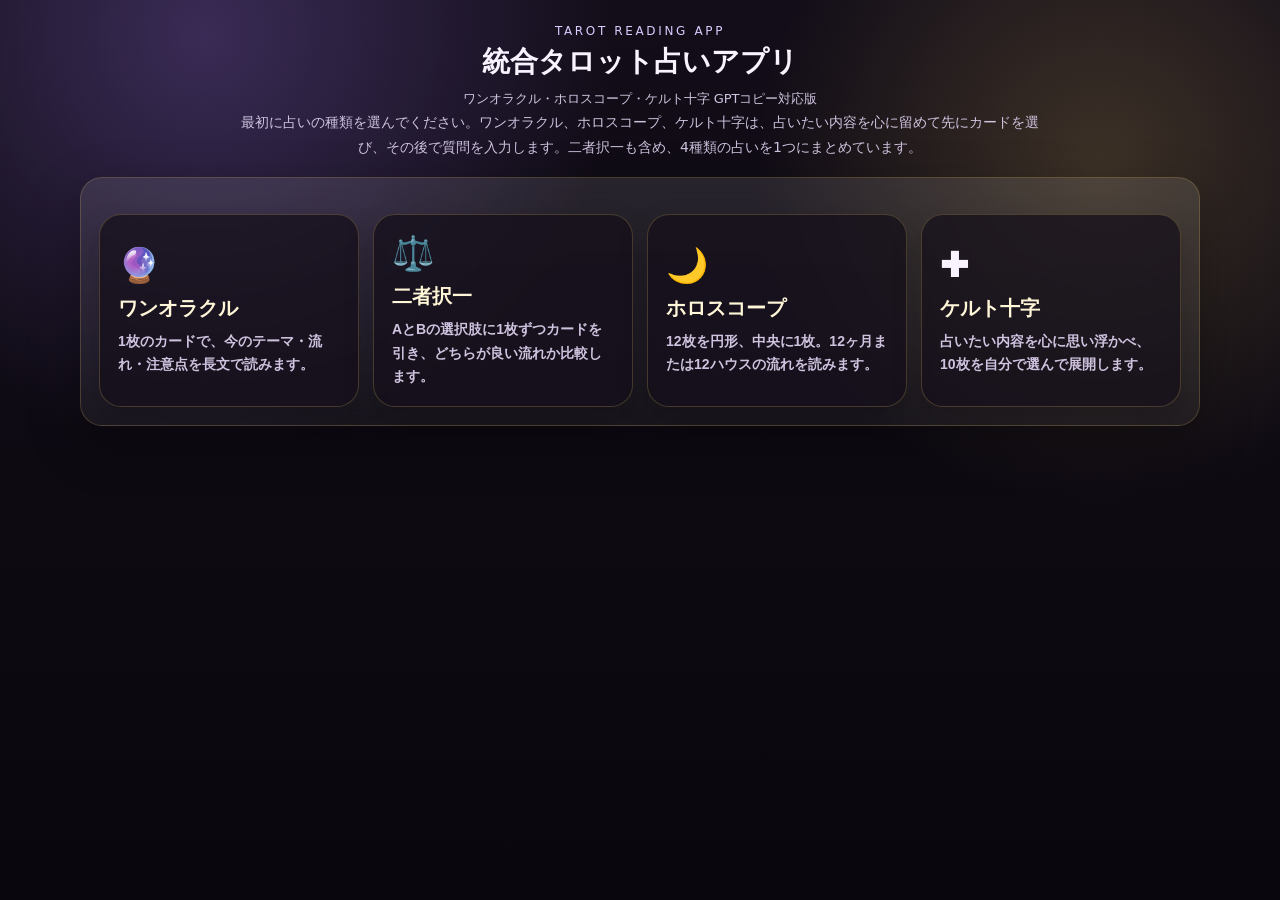
==== commit 49a88c54: "Add files via upload" ====
--- a/index.html
+++ b/index.html
@@ -3,7 +3,7 @@
 <head>
 <meta charset="UTF-8" />
 <meta name="viewport" content="width=device-width, initial-scale=1.0, viewport-fit=cover" />
-<title>統合タロット占いアプリ - ケルト十字コピー修正版</title>
+<title>統合タロット占いアプリ - 段階入力・GPTコピー対応版</title>
 <meta name="theme-color" content="#120d18" />
 <style>
 :root{
@@ -31,8 +31,8 @@
 <div class="app">
 <header>
   <div class="kicker">TAROT READING APP</div>
-  <h1>統合タロット占いアプリ</h1><p class="small" style="text-align:center;margin:4px 0 0">ケルト十字コピー修正版 v2</p>
-  <p class="lead">最初に占いの種類を選び、占いたい内容を書いてカードを選んでください。ワンオラクル、二者択一、ホロスコープスプレッド、ケルト十字を1つにまとめています。</p>
+  <h1>統合タロット占いアプリ</h1><p class="small" style="text-align:center;margin:4px 0 0">ワンオラクル・ホロスコープ・ケルト十字 GPTコピー対応版</p>
+  <p class="lead">最初に占いの種類を選んでください。ワンオラクル、ホロスコープ、ケルト十字は、占いたい内容を心に留めて先にカードを選び、その後で質問を入力します。二者択一も含め、4種類の占いを1つにまとめています。</p>
 </header>
 
 <section id="home" class="panel">
@@ -83,8 +83,36 @@
 function textOf(c){return c.rev?c.r:c.u}function advOf(c){return c.rev?c.advR:c.advU}
 function showMode(m){['home','one','two','horo','celtic'].forEach(id=>document.getElementById(id).classList.add('hidden'));document.getElementById(m).classList.remove('hidden'); if(m==='one') initOne(); if(m==='two') initTwo(); if(m==='horo') initHoro(); if(m==='celtic') initCeltic(); window.scrollTo({top:0,behavior:'smooth'});}
 function backHome(){['one','two','horo','celtic'].forEach(id=>document.getElementById(id).classList.add('hidden'));document.getElementById('home').classList.remove('hidden');}
-function oneReading(q,c){return `<h2>選ばれたカード：${c.n}（${c.rev?'逆位置':'正位置'}）</h2><h3>結論</h3><p>${esc(q)}については、「${textOf(c)}」という流れが出ています。今すぐ白黒を決めるというより、このカードが示すテーマを意識することで、状況の見え方がかなり変わります。</p><h3>今の流れ</h3><p>${textOf(c)} この流れは、表面的な結果だけではなく、あなたが何を整えるべきかも示しています。正位置なら比較的素直に力が出やすく、逆位置なら慎重な修正によって良い方向へ戻せます。</p><h3>注意点</h3><p>焦って結論だけを急ぐと、カードが示している細かいサインを見落としやすくなります。特に現実の条件、相手の反応、金額、時期、体力面などは、感情と分けて確認してください。</p><h3>アドバイス</h3><p>${advOf(c)} 今回の答えは「全部を一気に変える」より、今見えている違和感や希望をひとつずつ扱うことで強くなります。小さく試し、反応を見て、必要なら修正する。そうするとこのカードの良い面を引き出しやすくなります。</p>`}
-function initOne(){document.getElementById('one').innerHTML=`<div class="topbar"><h2>🔮 ワンオラクル</h2><button class="ghost" onclick="backHome()">占い選択に戻る</button></div><section class="panel"><label>占いたい内容</label><textarea id="oneQ" placeholder="例：今の判断は良い方向に進みますか？"></textarea></section><section class="panel"><div class="section-title">カードを1枚選んでください</div><div id="oneDeck" class="deck"></div></section><section id="oneResult" class="panel hidden"></section>`;const deck=drawnDeck();const el=document.getElementById('oneDeck');deck.forEach(c=>{const b=document.createElement('button');b.className='card-back';b.onclick=()=>{const q=document.getElementById('oneQ').value.trim();if(!q){alert('占いたい内容を入力してください。');return}document.querySelectorAll('#oneDeck .card-back').forEach(x=>x.disabled=true);b.className='card-back revealed used';b.innerHTML=cardHTML(c);document.getElementById('oneResult').classList.remove('hidden');document.getElementById('oneResult').innerHTML=`<div class="chosen-card"><div class="big">${c.s}<br>${c.n}<br><span class="small">${c.rev?'逆位置':'正位置'}</span></div></div><div class="reading">${oneReading(q,c)}</div><div class="button-row"><button onclick="initOne()">もう一度占う</button></div>`;};el.appendChild(b);});}
+let oneSelected=null,oneQuestion='',oneReadingText='';
+function oneReading(q,c){return `<h2>選ばれたカード：${c.n}（${c.rev?'逆位置':'正位置'}）</h2><p><strong>占いたい内容：</strong>${esc(q)}</p><h3>全体の結論</h3><p>${esc(q)}については、「${textOf(c)}」という流れが出ています。このカードは単純な吉凶だけでなく、今の状況で何が強く働いているか、どこを整えると現実が動きやすいかを示しています。</p><h3>カードが示す今の流れ</h3><p>${textOf(c)} ${c.rev?'逆位置のため、カード本来の力が弱まっている、内側にこもっている、または使い方がずれている可能性があります。悪い結果と決めつけず、準備不足・タイミング・認識のずれを修正するサインとして読むのが現実的です。':'正位置のため、カードの意味は比較的素直に表れやすい状態です。ただし、良い流れでも確認や準備を省けば力を十分に活かせません。'}</p><h3>質問内容に対する読み</h3><p>今回の問いでは、目先の答えだけを求めるより、「${c.n}」が示すテーマを現実の条件に当てはめることが重要です。相手がいる問題なら相手の反応、仕事やお金なら期限・金額・条件、生活や人間関係なら自分の負担と継続可能性を分けて確認してください。</p><h3>注意点</h3><p>焦って結論だけを急ぐと、カードが示している細かなサインを見落としやすくなります。特に期待、不安、勢いのどれか一つに偏っていないかを見直してください。占いの結果を理由に現実の確認を省くことも避けた方が安全です。</p><h3>現実的な行動アドバイス</h3><p>${advOf(c)} 今回は全部を一気に変えるより、今見えている課題を一つだけ具体的な行動に落とし込む方が効果的です。小さく試す、期限を決める、必要な人に確認する、数字で比較する、といった形にするとカードの良い面を引き出しやすくなります。</p><h3>避けた方がいい判断</h3><p>この1枚だけで将来を確定したり、感情的に大きな決断を即断したりすることは避けてください。カードは現在の流れと注意点を示すものであり、現実の情報が変われば結果の出方も変わります。</p><h3>短くまとめると</h3><p>今回の中心テーマは「${c.n}」です。${advOf(c)} まず一つ具体的に整え、その反応を見て次へ進むのが良い流れです。</p>`}
+function initOne(){oneSelected=null;oneQuestion='';oneReadingText='';document.getElementById('one').innerHTML=`<div class="topbar"><h2>🔮 ワンオラクル</h2><button class="ghost" onclick="backHome()">占い選択に戻る</button></div><section class="panel"><div class="celtic-intro">占いたい内容を心に留めてください。<br>まだ入力しなくて大丈夫です。気持ちを落ち着けて、直感でカードを1枚選びます。</div><p id="oneStatus" class="small" style="text-align:center;margin-top:12px">心の中でテーマを思い浮かべたら、カードを選んでください。</p></section><section class="panel"><div class="section-title">カードを1枚選んでください</div><div id="oneDeck" class="deck"></div></section><section id="oneReveal" class="panel hidden"><div id="oneChosenCard"></div><div class="panel" style="margin-top:16px"><label>占いたい内容</label><textarea id="oneQ" placeholder="例：本日内見に来た客は、うちの家を購入するでしょうか？"></textarea><div class="button-row"><button onclick="renderOneReading()">長文リーディングを表示する</button></div></div></section><section id="oneResult" class="panel hidden"><div id="oneReading" class="reading"></div><div class="verdict"><h2>GPTでさらに深掘りする文章</h2><p class="small">下の文章をChatGPTに貼り付けると、結果をさらに詳しく読めます。</p><textarea id="oneCopyText" class="copy-box" readonly></textarea><div class="button-row"><button type="button" onclick="copyOnePrompt()">GPT用文章をコピー</button><button type="button" class="secondary" onclick="selectOnePrompt()">文章を選択</button><button type="button" class="secondary" onclick="initOne()">もう一度占う</button></div><p id="oneCopyToast" class="small" style="text-align:center;color:#88d6ad;font-weight:900"></p></div></section>`;const deck=drawnDeck();const el=document.getElementById('oneDeck');deck.forEach(c=>{const b=document.createElement('button');b.className='card-back';b.onclick=()=>{oneSelected=c;document.querySelectorAll('#oneDeck .card-back').forEach(x=>x.disabled=true);b.className='card-back revealed used';b.innerHTML=cardHTML(c);document.getElementById('oneStatus').textContent='カードを選びました。続けて、占いたい内容を入力してください。';document.getElementById('oneReveal').classList.remove('hidden');document.getElementById('oneChosenCard').innerHTML=`<div class="chosen-card"><div class="big">${c.s}<br>${c.n}<br><span class="small">${c.rev?'逆位置':'正位置'}</span></div></div>`;document.getElementById('oneReveal').scrollIntoView({behavior:'smooth',block:'start'});};el.appendChild(b);});}
+function renderOneReading(){if(!oneSelected){alert('先にカードを1枚選んでください。');return}const q=document.getElementById('oneQ').value.trim();if(!q){alert('占いたい内容を入力してください。');return}oneQuestion=q;document.getElementById('oneResult').classList.remove('hidden');document.getElementById('oneReading').innerHTML=oneReading(q,oneSelected);oneReadingText=document.getElementById('oneReading').innerText;document.getElementById('oneCopyText').value=makeOnePrompt();document.getElementById('oneResult').scrollIntoView({behavior:'smooth',block:'start'});}
+function makeOnePrompt(){if(!oneSelected)return '';return `以下はタロット占いアプリで出たワンオラクルの結果です。
+この内容をもとに、かなり詳しく、現実的な行動アドバイスまで含めて日本語で深掘り解説してください。
+
+【占いの種類】
+ワンオラクル
+
+【占いたい内容】
+${oneQuestion}
+
+【出たカード】
+${oneSelected.n}（${oneSelected.rev?'逆位置':'正位置'}）
+
+【アプリ内リーディング】
+${oneReadingText}
+
+【解説してほしいこと】
+・全体の結論
+・カードの基本的な意味
+・正位置/逆位置を踏まえた注意点
+・質問内容に対してどう読めるか
+・現実的にどう行動すべきか
+・避けた方がいい判断
+・最後に短くまとめたアドバイス`;}
+function prepareOneCopyBox(){const box=document.getElementById('oneCopyText');const toast=document.getElementById('oneCopyToast');if(!box){alert('コピー用テキスト欄が見つかりません。ページを再読み込みしてください。');return null}box.value=makeOnePrompt();if(toast)toast.textContent='';return box}
+function selectOnePrompt(){const box=prepareOneCopyBox();if(!box)return;box.removeAttribute('readonly');box.focus({preventScroll:false});box.select();box.setSelectionRange(0,box.value.length);box.setAttribute('readonly','readonly');const toast=document.getElementById('oneCopyToast');if(toast)toast.textContent='全文を選択しました。スマホなら選択範囲を長押ししてコピー、PCなら Ctrl/Cmd+C でコピーしてください。'}
+function copyOnePrompt(){const box=prepareOneCopyBox();if(!box)return;box.removeAttribute('readonly');box.focus({preventScroll:false});box.select();box.setSelectionRange(0,box.value.length);let ok=false;try{ok=document.execCommand('copy')}catch(e){ok=false}box.setAttribute('readonly','readonly');const toast=document.getElementById('oneCopyToast');if(ok){if(toast)toast.textContent='コピーしました。ChatGPTに貼り付けて深掘りできます。';return}if(navigator.clipboard&&window.isSecureContext){navigator.clipboard.writeText(box.value).then(()=>{if(toast)toast.textContent='コピーしました。ChatGPTに貼り付けて深掘りできます。'}).catch(()=>{selectOnePrompt();if(toast)toast.textContent='自動コピーできませんでした。文章は全文選択しています。長押し→コピー、または Ctrl/Cmd+C でコピーしてください。'})}else{selectOnePrompt();if(toast)toast.textContent='自動コピーできませんでした。文章は全文選択しています。長押し→コピー、または Ctrl/Cmd+C でコピーしてください。'}}
 let twoState;
 function initTwo(){twoState={deck:drawnDeck(),mode:'A',A:null,B:null};document.getElementById('two').innerHTML=`<div class="topbar"><h2>⚖️ 二者択一</h2><button class="ghost" onclick="backHome()">占い選択に戻る</button></div><section class="panel"><label>占いたい内容</label><textarea id="twoQ" placeholder="例：今の価格で様子を見るか、価格改定するかで迷っている"></textarea><div class="row" style="margin-top:14px"><div><label>Aの選択肢</label><input id="choiceA" placeholder="例：今の価格で様子を見る"></div><div><label>Bの選択肢</label><input id="choiceB" placeholder="例：価格を少し下げる"></div></div><div class="status"><div class="status-box"><strong>A：</strong><span id="statusA">まだ選ばれていません</span></div><div class="status-box"><strong>B：</strong><span id="statusB">まだ選ばれていません</span></div></div><div class="button-row"><button onclick="initTwo()">最初からやり直す</button><button class="secondary" onclick="initTwo()">カードをシャッフル</button></div></section><section class="panel"><div class="section-title">カードを選ぶ</div><p class="small" style="text-align:center">現在の選択モード：<strong id="modeText">Aのカードを選ぶ</strong></p><div class="mode"><button id="modeA" class="active" onclick="setTwoMode('A')">Aを選ぶ</button><button id="modeB" onclick="setTwoMode('B')">Bを選ぶ</button></div><div id="twoDeck" class="deck"></div></section><section id="twoResult" class="panel hidden"></section>`;renderTwoDeck();}
 function setTwoMode(m){twoState.mode=m;document.getElementById('modeA').classList.toggle('active',m==='A');document.getElementById('modeB').classList.toggle('active',m==='B');document.getElementById('modeText').textContent=m+'のカードを選ぶ'}
@@ -92,14 +120,96 @@
 function pickTwo(c){const q=document.getElementById('twoQ').value.trim();if(!q){alert('占いたい内容を入力してください。');return}const m=twoState.mode;if(twoState[m]){alert(m+'のカードはすでに選ばれています。');return}c.by=m;twoState[m]=c;document.getElementById('status'+m).textContent=`${c.n}（${c.rev?'逆位置':'正位置'}）`;if(m==='A'&&!twoState.B)setTwoMode('B');else if(m==='B'&&!twoState.A)setTwoMode('A');renderTwoDeck();if(twoState.A&&twoState.B)renderTwoResult();}
 function sideReading(side,label,c){return `<h2>${side}：${esc(label)}</h2><p><strong>カード：</strong>${c.n}（${c.rev?'逆位置':'正位置'}）</p><h3>基本の流れ</h3><p>${esc(label)}には「${textOf(c)}」というテーマが出ています。これは単純な良し悪しではなく、この選択肢を選んだ時に何が起こりやすく、どこを整えれば結果が安定するかを示しています。</p><h3>メリット</h3><p>この選択肢の良さは、今の状況を動かすきっかけを作れる点です。正位置なら比較的スムーズに力が出やすく、逆位置なら課題に気づくことで修正の余地が生まれます。</p><h3>注意点</h3><p>目先の印象だけで判断すると、後から負担になる条件を見落としやすくなります。勢い、期待、不安のどれかに偏っていないかを確認してください。</p><h3>アドバイス</h3><p>${advOf(c)}</p>`}
 function renderTwoResult(){const q=document.getElementById('twoQ').value.trim();const la=document.getElementById('choiceA').value.trim()||'Aの選択肢';const lb=document.getElementById('choiceB').value.trim()||'Bの選択肢';const a=twoState.A,b=twoState.B;let verdict='';const score=c=>(c.rev?0:2)+({success:3,complete:3,stable:2,balance:2,action:2,growth:2,hope:2,trust:1,judge:1,change:1,move:1,start:1,choice:1,patience:1,analysis:0,mind:0,wait:-1,unclear:-1,bind:-2,shock:-2,end:0,call:1}[c.cat]||0);if(score(a)>score(b))verdict=`総合的には、今はA「${esc(la)}」の方が流れに乗りやすい印象です。ただしBにも意味がないわけではなく、Bのカードが示す課題を整理してからなら再検討できます。`;else if(score(b)>score(a))verdict=`総合的には、今はB「${esc(lb)}」の方が現実を動かしやすい印象です。Aを選ぶ場合は、Aのカードが示す停滞や注意点を先に潰すことが大切です。`;else verdict=`AとBはかなり拮抗しています。今回はカードの強弱より、「どちらの注意点を自分が受け入れられるか」で決めると納得感が出やすいです。`;document.getElementById('twoResult').classList.remove('hidden');document.getElementById('twoResult').innerHTML=`<div class="result-grid"><div class="reading">${sideReading('A',la,a)}</div><div class="reading">${sideReading('B',lb,b)}</div></div><div class="verdict"><h2>総合判断</h2><p>占いたい内容：${esc(q)}</p><p>${verdict}</p><p>最終的には、カードの結果を現実の条件と合わせて見るのが安全です。金額、期限、相手の反応、リスク許容度を並べると、どちらを選ぶべきかがよりはっきりします。</p></div>`;}
-let horoDeck=[],horoSelected=[];
-function initHoro(){document.getElementById('horo').innerHTML=`<div class="topbar"><h2>🌙 ホロスコープスプレッド</h2><button class="ghost" onclick="backHome()">占い選択に戻る</button></div><section class="panel"><label>占いたい内容</label><textarea id="horoQ" placeholder="例：この1年の流れを知りたい／マンション売却の今後を見たい"></textarea><div class="row" style="margin-top:10px"><div><label>読み方</label><select id="horoMode"><option value="months">12ヶ月の流れとして読む</option><option value="houses">12ハウスとして読む</option></select></div><div><label>開始月</label><select id="startMonth"></select></div></div><div class="button-row"><button onclick="prepareHoro()">カードをシャッフル</button><button class="secondary" onclick="initHoro()">リセット</button></div><div id="horoStatus" class="small" style="margin-top:10px">まず「カードをシャッフル」を押してください。</div></section><section id="horoDeckPanel" class="panel hidden"><div class="section-title">カードを13枚選んでください</div><div id="horoCounter" class="counter">0 / 13</div><div id="horoDeck" class="deck"></div></section><section id="spreadPanel" class="panel hidden"><div class="section-title">展開結果</div><div class="spread-wrap"><div id="spread" class="spread"></div></div></section><section id="readingPanel" class="hidden"><div id="summary" class="summary"></div><div id="horoReading" class="reading"></div></section>`;const sel=document.getElementById('startMonth');const now=new Date();monthNames.forEach((m,i)=>{const o=document.createElement('option');o.value=i;o.textContent=m+'から開始';if(i===now.getMonth())o.selected=true;sel.appendChild(o)});document.getElementById('horoMode').onchange=()=>{document.getElementById('startMonth').disabled=document.getElementById('horoMode').value==='houses'};}
-function prepareHoro(){const q=document.getElementById('horoQ').value.trim();if(!q){alert('占いたい内容を入力してください。');return}horoDeck=drawnDeck();horoSelected=[];document.getElementById('horoDeckPanel').classList.remove('hidden');document.getElementById('spreadPanel').classList.add('hidden');document.getElementById('readingPanel').classList.add('hidden');document.getElementById('horoStatus').textContent='カードを13枚選んでください。1〜12枚目が円形、13枚目が中央の結果カードになります。';renderHoroDeck();}
-function renderHoroDeck(){const el=document.getElementById('horoDeck');el.innerHTML='';horoDeck.forEach(c=>{const b=document.createElement('button');b.className='card-back'+(horoSelected.includes(c)?' used':'');b.disabled=horoSelected.includes(c)||horoSelected.length>=13;b.onclick=()=>{horoSelected.push(c);renderHoroDeck();document.getElementById('horoStatus').textContent=horoSelected.length<13?`${13-horoSelected.length}枚選んでください。`:'13枚選び終わりました。結果を展開しました。';if(horoSelected.length===13){renderSpread();renderHoroReading();}};el.appendChild(b);});document.getElementById('horoCounter').textContent=horoSelected.length+' / 13';}
+let horoDeck=[],horoSelected=[],horoQuestion='',horoReadingText='';
+function initHoro(){
+  horoDeck=[];horoSelected=[];horoQuestion='';horoReadingText='';
+  document.getElementById('horo').innerHTML=`<div class="topbar"><h2>🌙 ホロスコープスプレッド</h2><button class="ghost" onclick="backHome()">占い選択に戻る</button></div>
+  <section class="panel">
+    <div class="celtic-intro">占いたい内容を心に留めてください。<br>まだ質問文は入力しなくて大丈夫です。読み方を決めてからカードをシャッフルし、直感で13枚選びます。</div>
+    <div class="row" style="margin-top:10px">
+      <div><label>読み方</label><select id="horoMode"><option value="months">12ヶ月の流れとして読む</option><option value="houses">12ハウスとして読む</option></select></div>
+      <div><label>開始月</label><select id="startMonth"></select></div>
+    </div>
+    <div class="button-row"><button onclick="prepareHoro()">カードをシャッフルする</button><button class="secondary" onclick="initHoro()">リセット</button></div>
+    <p id="horoStatus" class="small" style="text-align:center;margin-top:12px">準備ができたらシャッフルしてください。</p>
+  </section>
+  <section id="horoDeckPanel" class="panel hidden"><div class="section-title">カードを13枚選んでください</div><div id="horoCounter" class="counter">0 / 13</div><div id="horoDeck" class="deck"></div></section>
+  <section id="spreadPanel" class="panel hidden">
+    <div class="section-title">選んだ順番でカードを展開しました</div>
+    <div class="spread-wrap"><div id="spread" class="spread"></div></div>
+    <div id="horoQuestionPanel" class="panel" style="margin-top:16px">
+      <label>占いたい内容</label>
+      <textarea id="horoQ" placeholder="例：これから1年間のマンション売却と住み替えの流れを知りたい"></textarea>
+      <div class="button-row"><button onclick="renderHoroReading()">長文リーディングを表示する</button></div>
+    </div>
+  </section>
+  <section id="readingPanel" class="panel hidden">
+    <div id="summary" class="summary"></div>
+    <div id="horoReading" class="reading"></div>
+    <div class="verdict"><h2>GPTでさらに深掘りする文章</h2><p class="small">下の文章をChatGPTに貼り付けると、13枚の関係性まで含めてさらに詳しく読めます。</p><textarea id="horoCopyText" class="copy-box" readonly></textarea><div class="button-row"><button type="button" onclick="copyHoroPrompt()">GPT用文章をコピー</button><button type="button" class="secondary" onclick="selectHoroPrompt()">文章を選択</button><button type="button" class="secondary" onclick="initHoro()">もう一度占う</button></div><p id="horoCopyToast" class="small" style="text-align:center;color:#88d6ad;font-weight:900"></p></div>
+  </section>`;
+  const sel=document.getElementById('startMonth');const now=new Date();
+  monthNames.forEach((m,i)=>{const o=document.createElement('option');o.value=i;o.textContent=m+'から開始';if(i===now.getMonth())o.selected=true;sel.appendChild(o)});
+  document.getElementById('horoMode').onchange=()=>{document.getElementById('startMonth').disabled=document.getElementById('horoMode').value==='houses'};
+}
+function prepareHoro(){
+  horoDeck=drawnDeck();horoSelected=[];horoQuestion='';horoReadingText='';
+  document.getElementById('horoDeckPanel').classList.remove('hidden');
+  document.getElementById('spreadPanel').classList.add('hidden');
+  document.getElementById('readingPanel').classList.add('hidden');
+  document.getElementById('horoStatus').textContent='心の中でテーマを保ったまま、13枚選んでください。1〜12枚目が円形、13枚目が中央の総合結果です。';
+  document.getElementById('horoMode').disabled=false;
+  document.getElementById('startMonth').disabled=document.getElementById('horoMode').value==='houses';
+  renderHoroDeck();
+}
+function renderHoroDeck(){
+  const el=document.getElementById('horoDeck');el.innerHTML='';
+  horoDeck.forEach(c=>{
+    const used=horoSelected.includes(c);const b=document.createElement('button');
+    b.className='card-back'+(used?' revealed used':'');b.disabled=used||horoSelected.length>=13;
+    if(used){const idx=horoSelected.indexOf(c)+1;b.innerHTML=`<span class="selected-number">${idx}</span>`+cardHTML(c)}
+    b.onclick=()=>{
+      horoSelected.push(c);renderHoroDeck();
+      document.getElementById('horoStatus').textContent=horoSelected.length<13?`${13-horoSelected.length}枚選んでください。`:'13枚選び終わりました。展開結果を開示しました。続けて占いたい内容を入力してください。';
+      if(horoSelected.length===13){
+        document.getElementById('horoMode').disabled=true;document.getElementById('startMonth').disabled=true;
+        renderSpread();
+        document.getElementById('spreadPanel').scrollIntoView({behavior:'smooth',block:'start'});
+      }
+    };
+    el.appendChild(b);
+  });
+  document.getElementById('horoCounter').textContent=horoSelected.length+' / 13';
+}
 function labels(){if(document.getElementById('horoMode').value==='houses')return houseNames;const start=Number(document.getElementById('startMonth').value);return Array.from({length:12},(_,i)=>monthNames[(start+i)%12]);}
 function renderSpread(){document.getElementById('spreadPanel').classList.remove('hidden');const sp=document.getElementById('spread');sp.innerHTML='';const labs=labels();const w=sp.clientWidth||560,h=sp.clientHeight||560,cx=w/2,cy=h/2,r=w*.41;for(let i=0;i<12;i++){const ang=(-90+i*30)*Math.PI/180;sp.appendChild(slot(horoSelected[i],labs[i],cx+Math.cos(ang)*r,cy+Math.sin(ang)*r,false));}sp.appendChild(slot(horoSelected[12],'中央：総合結果',cx,cy,true));}
 function slot(c,label,x,y,center){const d=document.createElement('div');d.className='slot'+(center?' center':'');d.style.left=x+'px';d.style.top=y+'px';d.innerHTML=`<div class="slot-card ${c.rev?'rev':''}"><div class="sym">${c.s}</div><div class="mini">${c.n}</div></div><div class="slot-label">${esc(label)}</div><div class="slot-name">${c.n}</div><div class="slot-pos">${c.rev?'逆位置':'正位置'}</div>`;return d;}
-function renderHoroReading(){const q=document.getElementById('horoQ').value.trim();const center=horoSelected[12];const labs=labels();document.getElementById('readingPanel').classList.remove('hidden');document.getElementById('summary').innerHTML=`<h2>総合結果：${center.n}（${center.rev?'逆位置':'正位置'}）</h2><p>${esc(q)}の全体テーマは「${textOf(center)}」です。</p><p>${advOf(center)} 12枚の流れは、この中央カードをどう現実に落とし込むかを示しています。</p>`;document.getElementById('horoReading').innerHTML='<h2>各カードの読み</h2>'+horoSelected.slice(0,12).map((c,i)=>`<div class="reading-item"><h3>${esc(labs[i])}：${c.n}（${c.rev?'逆位置':'正位置'}）</h3><span class="tag">${c.cat}</span><p>${textOf(c)}</p><p class="small"><strong>アドバイス：</strong>${advOf(c)}</p></div>`).join('');}
+function horoReadingModeText(){return document.getElementById('horoMode').value==='houses'?'12ハウス':'12ヶ月';}
+function renderHoroReading(){
+  if(horoSelected.length!==13){alert('先にカードを13枚選んでください。');return}
+  const q=document.getElementById('horoQ').value.trim();if(!q){alert('占いたい内容を入力してください。');return}
+  horoQuestion=q;
+  const center=horoSelected[12],labs=labels(),modeText=horoReadingModeText();
+  const upright=horoSelected.filter(c=>!c.rev).length,reversed=horoSelected.length-upright;
+  document.getElementById('readingPanel').classList.remove('hidden');
+  document.getElementById('summary').innerHTML=`<h2>ホロスコープ総合結果：${center.n}（${center.rev?'逆位置':'正位置'}）</h2><p><strong>占いたい内容：</strong>${esc(q)}</p><p><strong>読み方：</strong>${modeText}</p><p>今回の全体テーマは「${textOf(center)}」です。中央カードは12の位置を束ねる結論であり、個々の出来事が最終的にどの方向へ集まりやすいかを示します。</p><p>${advOf(center)} 正位置は${upright}枚、逆位置は${reversed}枚です。逆位置の多さは単純な凶意ではなく、調整・準備・認識の見直しが必要な領域の数として読むのが現実的です。</p>`;
+  let html=`<h2>長文リーディング</h2><h3>全体の流れ</h3><p>この展開では、最初の位置「${esc(labs[0])}」に${horoSelected[0].n}、中盤の「${esc(labs[5])}」に${horoSelected[5].n}、最後の位置「${esc(labs[11])}」に${horoSelected[11].n}が出ています。序盤のテーマが中盤でどのように変化し、終盤でどこへ着地するかを追いながら、中央の${center.n}を全体の結論として読む構成です。</p>`;
+  html+=horoSelected.slice(0,12).map((c,i)=>`<div class="reading-item"><h3>${esc(labs[i])}：${c.n}（${c.rev?'逆位置':'正位置'}）</h3><span class="tag">${c.cat}</span><p><strong>この位置の示す流れ：</strong>${textOf(c)}</p><p>${modeText==='12ヶ月'?`${esc(labs[i])}には、このテーマが表面化しやすいと読めます。前後の時期とのつながりを見ながら、予定を固定しすぎず調整余地を残してください。`:`この領域では、このカードの性質が強く働きます。気持ちだけでなく、実際の行動・条件・関係者の反応に置き換えて確認することが重要です。`}</p><p class="small"><strong>現実的なアドバイス：</strong>${advOf(c)}</p></div>`).join('');
+  html+=`<h3>中央カードが示す最終テーマ</h3><p>中央の「${center.n}（${center.rev?'逆位置':'正位置'}）」は、12枚を別々の出来事として終わらせず、一つの方向性にまとめるカードです。${textOf(center)} ${advOf(center)}</p><h3>現実的な行動アドバイス</h3><p>すべての位置を同じ強さで警戒する必要はありません。まず逆位置の場所、次に大きな変化を示すカードが出た場所、最後に中央カードと意味が近い場所を優先してください。期限・金額・体力・相手の反応など、質問に関係する現実条件を各位置に一つずつ対応させると、この展開を具体的な計画に変えられます。</p><h3>避けた方がいい判断</h3><p>一枚だけを取り出して吉凶を決めたり、良いカードが出た時期まで何もしないことは避けてください。ホロスコープは流れを見る展開なので、前の位置で準備したことが次の位置へ影響します。逆位置も失敗の確定ではなく、早めに修正点を発見する警告として扱ってください。</p><h3>短くまとめると</h3><p>今回の中心テーマは「${center.n}」です。最初の「${horoSelected[0].n}」から最後の「${horoSelected[11].n}」までの変化を追い、逆位置の領域を先回りして整えることが、中央カードの良い面を引き出す鍵になります。</p>`;
+  document.getElementById('horoReading').innerHTML=html;
+  horoReadingText=document.getElementById('summary').innerText+'\n\n'+document.getElementById('horoReading').innerText;
+  document.getElementById('horoCopyText').value=makeHoroPrompt();
+  document.getElementById('readingPanel').scrollIntoView({behavior:'smooth',block:'start'});
+}
+function makeHoroPrompt(){
+  if(horoSelected.length!==13)return '';
+  const labs=labels(),modeText=horoReadingModeText();
+  const lines=horoSelected.slice(0,12).map((c,i)=>`${i+1}. ${labs[i]}：${c.n}（${c.rev?'逆位置':'正位置'}）`).concat([`13. 中央・総合結果：${horoSelected[12].n}（${horoSelected[12].rev?'逆位置':'正位置'}）`]).join('\n');
+  return `以下はタロット占いアプリで出たホロスコープスプレッドの結果です。\nこの内容をもとに、13枚のつながりを重視し、かなり詳しく、現実的な行動アドバイスまで含めて日本語で深掘り解説してください。\n\n【占いの種類】\nホロスコープスプレッド（${modeText}）\n\n【占いたい内容】\n${horoQuestion}\n\n【出たカード】\n${lines}\n\n【アプリ内リーディング】\n${horoReadingText}\n\n【解説してほしいこと】\n・全体の結論と中央カードの役割\n・各位置のカードの意味\n・カード同士のつながりと流れの変化\n・正位置／逆位置を踏まえた注意点\n・質問内容に対してどう読めるか\n・重要な時期または重要な領域\n・現実的にどう行動すべきか\n・避けた方がいい判断\n・最後に短くまとめたアドバイス`;
+}
+function prepareHoroCopyBox(){const box=document.getElementById('horoCopyText');const toast=document.getElementById('horoCopyToast');if(!box){alert('コピー用テキスト欄が見つかりません。ページを再読み込みしてください。');return null}box.value=makeHoroPrompt();if(toast)toast.textContent='';return box}
+function selectHoroPrompt(){const box=prepareHoroCopyBox();if(!box)return;box.removeAttribute('readonly');box.focus({preventScroll:false});box.select();box.setSelectionRange(0,box.value.length);box.setAttribute('readonly','readonly');const toast=document.getElementById('horoCopyToast');if(toast)toast.textContent='全文を選択しました。スマホなら選択範囲を長押ししてコピー、PCなら Ctrl/Cmd+C でコピーしてください。'}
+function copyHoroPrompt(){const box=prepareHoroCopyBox();if(!box)return;box.removeAttribute('readonly');box.focus({preventScroll:false});box.select();box.setSelectionRange(0,box.value.length);let ok=false;try{ok=document.execCommand('copy')}catch(e){ok=false}box.setAttribute('readonly','readonly');const toast=document.getElementById('horoCopyToast');if(ok){if(toast)toast.textContent='コピーしました。ChatGPTに貼り付けて深掘りできます。';return}if(navigator.clipboard&&window.isSecureContext){navigator.clipboard.writeText(box.value).then(()=>{if(toast)toast.textContent='コピーしました。ChatGPTに貼り付けて深掘りできます。'}).catch(()=>{selectHoroPrompt();if(toast)toast.textContent='自動コピーできませんでした。文章は全文選択しています。長押し→コピー、または Ctrl/Cmd+C でコピーしてください。'})}else{selectHoroPrompt();if(toast)toast.textContent='自動コピーできませんでした。文章は全文選択しています。長押し→コピー、または Ctrl/Cmd+C でコピーしてください。'}}
 
 let celticDeck=[],celticSelected=[],celticQuestion='',celticReadingText='';
 const celticPositions=[
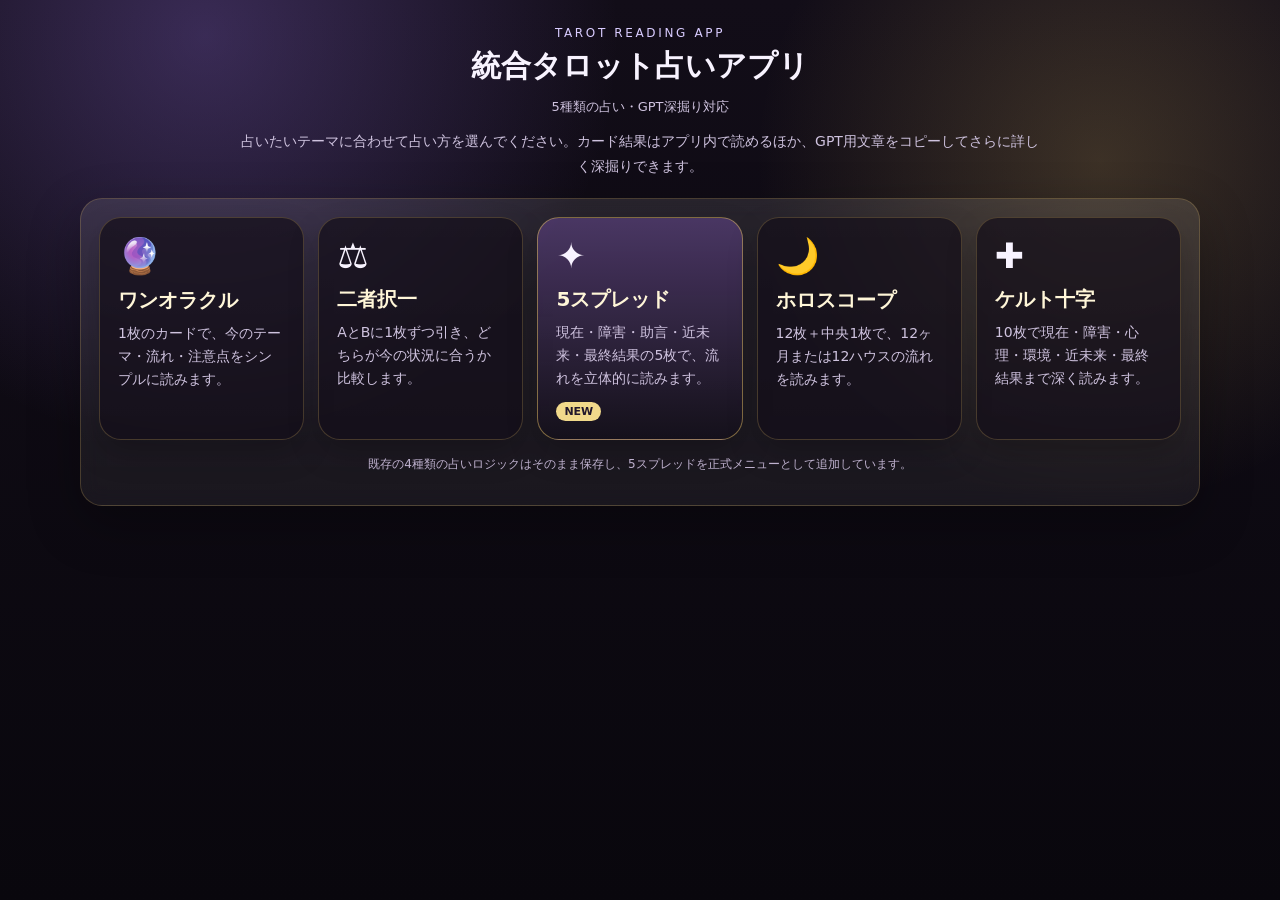
==== commit 1805c50e: "Integrate five spread into tarot home menu" ====
--- a/index.html
+++ b/index.html
@@ -1,289 +1,30 @@
 <!DOCTYPE html>
 <html lang="ja">
 <head>
-<meta charset="UTF-8" />
-<meta name="viewport" content="width=device-width, initial-scale=1.0, viewport-fit=cover" />
-<title>統合タロット占いアプリ - 段階入力・GPTコピー対応版</title>
-<meta name="theme-color" content="#120d18" />
+<meta charset="UTF-8">
+<meta name="viewport" content="width=device-width,initial-scale=1,viewport-fit=cover">
+<title>統合タロット占いアプリ</title>
+<meta name="theme-color" content="#120d18">
 <style>
-:root{
-  --bg:#0b0911;--panel:rgba(31,24,43,.88);--panel2:rgba(255,255,255,.08);--line:rgba(255,255,255,.16);
-  --gold:#d8b45f;--gold2:#fff0a8;--text:#f8f3ff;--muted:#cfc3df;--accent:#8e6bd8;--green:#88d6ad;--red:#d66b8f;
-}
-*{box-sizing:border-box}html,body{margin:0;min-height:100%;font-family:"Hiragino Sans","Yu Gothic",system-ui,-apple-system,sans-serif;color:var(--text)}
-body{padding:env(safe-area-inset-top) 14px env(safe-area-inset-bottom);background:radial-gradient(circle at 16% 4%,rgba(142,107,216,.32),transparent 30%),radial-gradient(circle at 86% 18%,rgba(216,180,95,.22),transparent 26%),linear-gradient(180deg,#120d18 0%,#09070d 100%)}
-.app{max-width:1120px;margin:0 auto;padding:18px 0 32px}.hidden{display:none!important}
-header{text-align:center;margin:6px 0 18px}.kicker{letter-spacing:.22em;color:#d9ccff;font-size:12px;margin-bottom:6px}h1{font-size:28px;margin:0 0 8px;line-height:1.3}.lead{max-width:820px;margin:0 auto;color:var(--muted);line-height:1.75;font-size:14px}
-.panel{background:linear-gradient(180deg,rgba(255,255,255,.10),rgba(255,255,255,.055));border:1px solid rgba(216,180,95,.24);border-radius:22px;padding:18px;box-shadow:0 18px 52px rgba(0,0,0,.3);margin:14px 0;backdrop-filter:blur(10px)}
-.home-grid{display:grid;grid-template-columns:repeat(4,1fr);gap:14px;margin-top:18px}.home-card{min-height:190px;text-align:left;border-radius:22px;padding:18px;background:rgba(20,15,26,.72);border:1px solid rgba(216,180,95,.25);color:var(--text);cursor:pointer;box-shadow:0 14px 30px rgba(0,0,0,.22)}.home-card:hover{transform:translateY(-2px);filter:brightness(1.08)}.home-card .icon{font-size:34px}.home-card h2{margin:10px 0 8px;font-size:20px;color:#fff6d8}.home-card p{margin:0;color:var(--muted);line-height:1.65;font-size:14px}
-label{display:block;font-weight:800;color:#fff6d8;margin:0 0 8px}textarea,input,select{width:100%;border:1px solid rgba(216,180,95,.32);border-radius:14px;background:#120e18;color:var(--text);padding:13px 14px;font-size:16px;outline:none}textarea{min-height:88px;resize:vertical}textarea::placeholder,input::placeholder{color:#9f93ad}.row{display:grid;grid-template-columns:1fr 1fr;gap:14px}.button-row{display:flex;gap:10px;flex-wrap:wrap;justify-content:center;margin-top:16px}button{appearance:none;border:0;border-radius:999px;padding:12px 18px;font-weight:900;color:#160f1f;background:linear-gradient(135deg,#f1d98b,#c99b3f);cursor:pointer;box-shadow:0 10px 24px rgba(0,0,0,.25)}button.secondary{color:var(--text);background:#3a2a4c;border:1px solid rgba(216,180,95,.25)}button.ghost{background:transparent;color:#fff6d8;border:1px solid rgba(216,180,95,.32);box-shadow:none}button:hover{filter:brightness(1.08);transform:translateY(-1px)}button:disabled{opacity:.45;cursor:not-allowed;transform:none}.topbar{display:flex;justify-content:space-between;align-items:center;gap:10px;margin-bottom:12px}.topbar h2{margin:0;font-size:22px;color:#fff6d8}.small{color:var(--muted);font-size:13px;line-height:1.7}.section-title{text-align:center;font-weight:900;color:#fff6d8;margin:4px 0 10px}.status{display:grid;grid-template-columns:1fr 1fr;gap:14px;margin-top:14px}.status-box{background:rgba(20,15,26,.72);border:1px solid rgba(216,180,95,.22);border-radius:16px;padding:12px;line-height:1.6}.status-box strong{color:#ffecb0}.mode{display:flex;gap:10px;flex-wrap:wrap;justify-content:center;margin:8px 0 14px}.mode button{background:#3a2a4c;color:var(--text);border:1px solid rgba(216,180,95,.25)}.mode button.active{background:linear-gradient(135deg,#f1d98b,#c99b3f);color:#160f1f}
-.deck{display:grid;grid-template-columns:repeat(auto-fill,minmax(74px,1fr));gap:10px}.card-back{height:118px;border-radius:13px;background:radial-gradient(circle at 50% 28%,rgba(255,255,255,.14),transparent 18%),linear-gradient(145deg,#382650,#181020 58%,#3b2a50);border:2px solid rgba(216,180,95,.78);box-shadow:0 10px 22px rgba(0,0,0,.3);cursor:pointer;position:relative;overflow:hidden}.card-back:before{content:"";position:absolute;inset:8px;border:1px solid rgba(216,180,95,.45);border-radius:9px}.card-back:after{content:"✦";position:absolute;inset:0;display:grid;place-items:center;color:var(--gold);font-size:28px}.card-back.used{opacity:.35;pointer-events:none;transform:scale(.96)}.card-back.revealed:after,.card-back.revealed:before{display:none}.card-back.revealed{background:linear-gradient(145deg,#f8ecd0,#b8934b);color:#21172b;display:grid;place-items:center;text-align:center;padding:7px}.card-back .front{display:none}.card-back.revealed .front{display:block}.card-back.selected-a{border-color:var(--green);box-shadow:0 0 0 3px rgba(136,214,173,.25),0 10px 22px rgba(0,0,0,.3)}.card-back.selected-b{border-color:var(--red);box-shadow:0 0 0 3px rgba(214,107,143,.25),0 10px 22px rgba(0,0,0,.3)}.badge{position:absolute;top:5px;left:5px;border-radius:999px;padding:2px 6px;font-size:11px;font-weight:900;color:#140f1a;z-index:2}.selected-a .badge{background:var(--green)}.selected-b .badge{background:var(--red)}.mini-icon{font-size:27px;line-height:1}.mini-name{font-size:11px;font-weight:900;line-height:1.2;margin-top:4px}.mini-ori{font-size:10px;font-weight:900;color:#4c365e;margin-top:3px}.chosen-card{margin:0 auto 18px;width:190px;min-height:285px;border-radius:18px;background:linear-gradient(145deg,#241a3e,#6a4c89);border:2px solid #d6b45f;display:grid;place-items:center;box-shadow:0 12px 34px rgba(0,0,0,.48);padding:18px;text-align:center}.chosen-card .big{font-size:28px;line-height:1.5}.reading{background:rgba(20,15,26,.76);border:1px solid rgba(216,180,95,.23);border-radius:18px;padding:16px;line-height:1.85;font-size:15px}.reading h2{margin:0 0 8px;font-size:20px;color:#ffecb0}.reading h3{margin:18px 0 4px;color:#fff6d8;font-size:16px}.result-grid{display:grid;grid-template-columns:1fr 1fr;gap:14px}.verdict,.summary{background:rgba(216,180,95,.12);border:1px solid rgba(216,180,95,.28);border-radius:18px;padding:16px;margin-top:14px;line-height:1.85}.counter{text-align:center;color:#fde68a;font-size:13px;margin:8px 0}.spread-wrap{overflow:auto;padding:8px 0}.spread{position:relative;width:min(94vw,560px);height:min(94vw,560px);max-width:560px;max-height:560px;margin:0 auto}.slot{position:absolute;width:74px;min-height:112px;border-radius:13px;background:#ffffff12;border:1px solid #ffffff26;text-align:center;padding:6px;transform:translate(-50%,-50%);box-shadow:0 12px 20px #0007}.slot.center{width:94px;min-height:132px;background:#fef3c7;color:#111827;border:2px solid #facc15}.slot-card{height:78px;border-radius:9px;background:linear-gradient(160deg,#fef3c7,#8b5cf6 58%,#111827);display:flex;flex-direction:column;align-items:center;justify-content:center;color:#111827;font-weight:900;border:1px solid #ffffff88;margin-bottom:5px;position:relative;overflow:hidden}.slot-card.rev{transform:rotate(180deg)}.slot-card .sym{font-size:24px;line-height:1}.slot-card .mini{font-size:10px;line-height:1.1;margin-top:4px;max-width:64px;white-space:nowrap;overflow:hidden;text-overflow:ellipsis}.slot.center .slot-card{height:92px}.slot-label{font-size:10px;color:#c7d2fe;line-height:1.2}.center .slot-label{color:#6b21a8}.slot-name{font-size:11px;font-weight:800;line-height:1.2}.slot-pos{font-size:10px;color:#fde68a}.center .slot-pos{color:#92400e}.reading-item{background:#ffffff10;border:1px solid #ffffff20;border-radius:16px;padding:13px;margin:10px 0;line-height:1.7}.tag{display:inline-block;font-size:12px;color:#111827;background:#fef3c7;border-radius:999px;padding:2px 8px;margin:0 6px 6px 0}
-
-.celtic-intro{text-align:center;font-size:16px;line-height:1.9;color:#fff6d8;background:rgba(216,180,95,.10);border:1px solid rgba(216,180,95,.28);border-radius:18px;padding:16px;margin-bottom:14px}.celtic-spread{position:relative;width:min(96vw,820px);height:min(116vw,620px);max-width:820px;max-height:620px;margin:0 auto}.celtic-slot{position:absolute;width:96px;min-height:142px;border-radius:14px;background:#ffffff12;border:1px solid #ffffff26;text-align:center;padding:7px;transform:translate(-50%,-50%);box-shadow:0 12px 20px #0007}.celtic-slot.crossing{transform:translate(-50%,-50%) rotate(90deg)}.celtic-slot.crossing .slot-card{transform:rotate(-90deg)}.celtic-slot.crossing .slot-card.rev{transform:rotate(90deg)}.celtic-slot .slot-card{height:88px}.celtic-slot .slot-label{font-size:10px;color:#c7d2fe;line-height:1.25}.celtic-slot .slot-name{font-size:11px;font-weight:900;line-height:1.25}.celtic-slot .slot-pos{font-size:10px;color:#fde68a}.copy-box{width:100%;min-height:170px;margin-top:12px;font-size:13px;line-height:1.65}.toast{display:inline-block;margin-left:8px;color:#88d6ad;font-weight:900}.selected-number{position:absolute;top:5px;right:5px;border-radius:999px;background:#fef3c7;color:#21172b;font-size:11px;font-weight:900;padding:2px 7px;z-index:2}
-@media(max-width:780px){.home-grid{grid-template-columns:1fr 1fr}.celtic-spread{height:720px}.celtic-slot{width:74px;min-height:120px}.celtic-slot .slot-card{height:72px}}
-@media(max-width:430px){.home-grid{grid-template-columns:1fr}.celtic-spread{height:640px}.celtic-slot{width:62px;min-height:108px;padding:5px}.celtic-slot .slot-card{height:64px}.celtic-slot .slot-name{font-size:10px}.celtic-slot .slot-label{font-size:9px}}
-
-@media(max-width:780px){.row,.status,.result-grid{grid-template-columns:1fr}.deck{grid-template-columns:repeat(auto-fill,minmax(64px,1fr));gap:8px}.card-back{height:104px}.topbar{align-items:flex-start;flex-direction:column}.button-row{justify-content:flex-start}}
-@media(max-width:430px){body{padding-left:10px;padding-right:10px}h1{font-size:24px}.slot{width:60px;min-height:98px;padding:5px}.slot.center{width:78px;min-height:116px}.slot-card{height:66px}.slot.center .slot-card{height:78px}.slot-card .mini{font-size:9px;max-width:50px}.slot-label{font-size:9px}.slot-name{font-size:10px}}
+:root{--gold:#d8b45f;--text:#f8f3ff;--muted:#cfc3df}*{box-sizing:border-box}html,body{margin:0;min-height:100%;font-family:"Hiragino Sans","Yu Gothic",system-ui,-apple-system,sans-serif;color:var(--text)}body{padding:env(safe-area-inset-top) 14px env(safe-area-inset-bottom);background:radial-gradient(circle at 16% 4%,rgba(142,107,216,.32),transparent 30%),radial-gradient(circle at 86% 18%,rgba(216,180,95,.22),transparent 26%),linear-gradient(180deg,#120d18 0%,#09070d 100%)}.app{max-width:1120px;margin:0 auto;padding:18px 0 34px}header{text-align:center;margin:8px 0 20px}.kicker{letter-spacing:.22em;color:#d9ccff;font-size:12px;margin-bottom:6px}h1{font-size:30px;margin:0 0 8px;line-height:1.3}.small{color:var(--muted);font-size:13px}.lead{max-width:800px;margin:10px auto 0;color:var(--muted);line-height:1.75;font-size:14px}.panel{background:linear-gradient(180deg,rgba(255,255,255,.10),rgba(255,255,255,.055));border:1px solid rgba(216,180,95,.24);border-radius:22px;padding:18px;box-shadow:0 18px 52px rgba(0,0,0,.3);backdrop-filter:blur(10px)}.home-grid{display:grid;grid-template-columns:repeat(5,1fr);gap:14px}.home-card{display:block;min-height:205px;text-decoration:none;text-align:left;border-radius:22px;padding:18px;background:rgba(20,15,26,.72);border:1px solid rgba(216,180,95,.25);color:var(--text);box-shadow:0 14px 30px rgba(0,0,0,.22);transition:.18s ease}.home-card:hover{transform:translateY(-3px);filter:brightness(1.08);border-color:rgba(216,180,95,.52)}.home-card .icon{font-size:35px}.home-card h2{margin:10px 0 8px;font-size:20px;color:#fff6d8}.home-card p{margin:0;color:var(--muted);line-height:1.65;font-size:14px}.home-card.five{background:linear-gradient(180deg,rgba(82,59,112,.82),rgba(20,15,26,.78));border-color:rgba(216,180,95,.55)}.new{display:inline-block;margin-top:12px;padding:3px 8px;border-radius:999px;background:#f1d98b;color:#21172b;font-size:11px;font-weight:900}.note{text-align:center;color:#bfb2cf;font-size:12px;line-height:1.7;margin-top:14px}@media(max-width:980px){.home-grid{grid-template-columns:repeat(3,1fr)}}@media(max-width:700px){.home-grid{grid-template-columns:1fr 1fr}}@media(max-width:430px){body{padding-left:10px;padding-right:10px}h1{font-size:25px}.home-grid{grid-template-columns:1fr}.home-card{min-height:auto}.panel{padding:14px}}
 </style>
 </head>
-<body>
-<div class="app">
+<body><div class="app">
 <header>
-  <div class="kicker">TAROT READING APP</div>
-  <h1>統合タロット占いアプリ</h1><p class="small" style="text-align:center;margin:4px 0 0">ワンオラクル・ホロスコープ・ケルト十字 GPTコピー対応版</p>
-  <p class="lead">最初に占いの種類を選んでください。ワンオラクル、ホロスコープ、ケルト十字は、占いたい内容を心に留めて先にカードを選び、その後で質問を入力します。二者択一も含め、4種類の占いを1つにまとめています。</p>
+<div class="kicker">TAROT READING APP</div>
+<h1>統合タロット占いアプリ</h1>
+<p class="small">5種類の占い・GPT深掘り対応</p>
+<p class="lead">占いたいテーマに合わせて占い方を選んでください。カード結果はアプリ内で読めるほか、GPT用文章をコピーしてさらに詳しく深掘りできます。</p>
 </header>
-
-<section id="home" class="panel">
-  <div class="home-grid">
-    <button class="home-card" onclick="showMode('one')"><div class="icon">🔮</div><h2>ワンオラクル</h2><p>1枚のカードで、今のテーマ・流れ・注意点を長文で読みます。</p></button>
-    <button class="home-card" onclick="showMode('two')"><div class="icon">⚖️</div><h2>二者択一</h2><p>AとBの選択肢に1枚ずつカードを引き、どちらが良い流れか比較します。</p></button>
-    <button class="home-card" onclick="showMode('horo')"><div class="icon">🌙</div><h2>ホロスコープ</h2><p>12枚を円形、中央に1枚。12ヶ月または12ハウスの流れを読みます。</p></button>
-    <button class="home-card" onclick="showMode('celtic')"><div class="icon">✚</div><h2>ケルト十字</h2><p>占いたい内容を心に思い浮かべ、10枚を自分で選んで展開します。</p></button>
-  </div>
+<section class="panel">
+<div class="home-grid">
+<a class="home-card" href="mode.html?m=one"><div class="icon">🔮</div><h2>ワンオラクル</h2><p>1枚のカードで、今のテーマ・流れ・注意点をシンプルに読みます。</p></a>
+<a class="home-card" href="mode.html?m=two"><div class="icon">⚖️</div><h2>二者択一</h2><p>AとBに1枚ずつ引き、どちらが今の状況に合うか比較します。</p></a>
+<a class="home-card five" href="five-spread.html"><div class="icon">✦</div><h2>5スプレッド</h2><p>現在・障害・助言・近未来・最終結果の5枚で、流れを立体的に読みます。</p><span class="new">NEW</span></a>
+<a class="home-card" href="mode.html?m=horo"><div class="icon">🌙</div><h2>ホロスコープ</h2><p>12枚＋中央1枚で、12ヶ月または12ハウスの流れを読みます。</p></a>
+<a class="home-card" href="mode.html?m=celtic"><div class="icon">✚</div><h2>ケルト十字</h2><p>10枚で現在・障害・心理・環境・近未来・最終結果まで深く読みます。</p></a>
+</div>
+<p class="note">既存の4種類の占いロジックはそのまま保存し、5スプレッドを正式メニューとして追加しています。</p>
 </section>
-
-<section id="one" class="hidden"></section>
-<section id="two" class="hidden"></section>
-<section id="horo" class="hidden"></section>
-<section id="celtic" class="hidden"></section>
-</div>
-<script>
-const TAROT=[
-{n:"愚者",s:"🃏",cat:"start",u:"新しい始まり、自由、未知への一歩。まだ形は固まっていませんが、可能性は大きく広がっています。",r:"準備不足、軽率さ、見通しの甘さ。勢いだけで進むと、後から調整が必要になります。",advU:"完璧を待つより、まず小さく試すことが運を開きます。",advR:"今は勢いより確認です。条件、期限、相手の反応を一度整理してください。"},
-{n:"魔術師",s:"✴",cat:"action",u:"行動力、創造力、実現力。必要な材料や能力はすでに揃いつつあります。",r:"力をうまく使えていない状態。準備不足、説明不足、または空回りに注意です。",advU:"自分から提案し、主導権を取ると流れが良くなります。",advR:"道具や情報を揃えてから動くと、空回りを防げます。"},
-{n:"女教皇",s:"☾",cat:"mind",u:"直感、知性、静かな判断。表に出ている情報より、違和感や予感が大切です。",r:"考えすぎ、不安、情報不足。直感と不安が混ざり、判断が曇りやすいです。",advU:"すぐ結論を出さず、観察と情報収集を優先してください。",advR:"思い込みで判断せず、事実確認を増やしてください。"},
-{n:"女帝",s:"🌿",cat:"growth",u:"豊かさ、成長、魅力。手をかけたものが育ち、印象も良くなりやすいです。",r:"甘え、停滞、過剰な期待。良い素材はありますが、放置すると伸びきりません。",advU:"見た目や雰囲気を整えるほど、成果に結びつきます。",advR:"甘く見ている部分に手を入れると一気に改善します。"},
-{n:"皇帝",s:"♜",cat:"stable",u:"安定、責任、現実的な勝ち筋。軸を決めるほど強くなります。",r:"頑固、圧力、柔軟性不足。正しさを押し通すほど反発を招きやすいです。",advU:"基準や条件を明確にして、ぶれずに進めてください。",advR:"譲れる点と譲れない点を分けると、衝突を減らせます。"},
-{n:"教皇",s:"♙",cat:"trust",u:"信頼、助言、正攻法。経験者や専門家の意見が助けになります。",r:"形式への縛り、古いやり方への違和感。常識に寄せすぎると本質を見失います。",advU:"信頼できる人に相談し、標準的な手順を踏むと安全です。",advR:"一般論を鵜呑みにせず、自分の状況に合うか確認してください。"},
-{n:"恋人",s:"♡",cat:"choice",u:"選択、調和、納得感。気持ちと条件が噛み合うと良い流れになります。",r:"迷い、不一致、優柔不断。気持ちと条件が噛み合っていない可能性があります。",advU:"損得だけでなく、納得できるかを基準にしてください。",advR:"選択肢を減らし、最も大事な条件を一つ決めてください。"},
-{n:"戦車",s:"⚔",cat:"move",u:"前進、勝負、突破力。勢いを使って状況を押し出せる時です。",r:"焦り、暴走、方向違い。急ぎすぎると本来の目的から外れます。",advU:"短期決戦で動くと成果が出やすいです。",advR:"一度ブレーキを踏み、勝ち筋を確認してから動いてください。"},
-{n:"力",s:"♌",cat:"patience",u:"粘り、信頼、内面の強さ。強引さよりも丁寧な対応が効きます。",r:"自信不足、消耗、不安。内側の疲れが判断に影響しやすいです。",advU:"相手や状況をねじ伏せず、時間をかけて慣らしてください。",advR:"無理に耐え続けず、休む・助けを借りる判断も必要です。"},
-{n:"隠者",s:"☌",cat:"analysis",u:"熟考、専門性、静かな答え。深く調べるほど正しい道が見えます。",r:"孤立、考えすぎ、遅れ。検討ばかりで動きが止まりやすいです。",advU:"データや過去の事例を見直すと、正しい判断に近づきます。",advR:"考える期限を決め、外の意見も入れてください。"},
-{n:"運命の輪",s:"◎",cat:"change",u:"転機、好機、タイミング。予想外のきっかけで状況が動きます。",r:"タイミング違い、停滞、予測不能。今は無理に押すほど噛み合いません。",advU:"チャンスが来たら素早く反応してください。",advR:"今動かないなら、次の波に備える準備へ切り替えてください。"},
-{n:"正義",s:"⚖",cat:"judge",u:"公平、契約、妥当な判断。数字や条件を冷静に比べるほど答えに近づきます。",r:"不均衡、条件の見落とし、判断ミス。感情や先入観で結論を出しやすいです。",advU:"条件を紙に書き出し、客観的に比較してください。",advR:"契約、金額、期限、約束事は特に慎重に確認してください。"},
-{n:"吊るされた男",s:"☍",cat:"wait",u:"待つ価値、視点転換、忍耐。すぐ動かないことで見えてくるものがあります。",r:"報われにくい我慢、停滞、犠牲感。待つ理由が曖昧なら見直しが必要です。",advU:"今は視点を変え、別角度から打開策を探してください。",advR:"ただ耐えるだけになっていないか確認してください。"},
-{n:"死神",s:"♱",cat:"end",u:"区切り、変化、再出発。古い形を終えることで新しい流れが始まります。",r:"未練、変化への抵抗、先延ばし。終わらせるべきものを引きずっています。",advU:"不要な条件や古い方針を思い切って手放してください。",advR:"先延ばししている決断を一つだけでも片付けてください。"},
-{n:"節制",s:"♒",cat:"balance",u:"調整、バランス、穏やかな改善。無理なく整えることで安定します。",r:"中途半端、不調和、ペースの乱れ。調整不足が表に出ています。",advU:"急変より微調整が効果的です。",advR:"生活、予算、時間配分のどこかを整える必要があります。"},
-{n:"悪魔",s:"♑",cat:"bind",u:"執着、誘惑、魅力ある罠。強く惹かれる分、隠れたコストもあります。",r:"依存からの解放、悪循環の断ち切り。しがらみを断つチャンスです。",advU:"欲や不安で判断していないか見直してください。",advR:"手放すほど身軽になり、判断がクリアになります。"},
-{n:"塔",s:"⚡",cat:"shock",u:"急変、破壊、想定外。前提が崩れることで再構築が必要になります。",r:"崩壊回避、小さな崩れ、警告。大崩れ前に修正できる段階です。",advU:"壊れたものを守るより、作り直す判断が必要です。",advR:"小さな違和感のうちに修正してください。"},
-{n:"星",s:"✧",cat:"hope",u:"希望、回復、未来の可能性。すぐ完成しなくても良い方向へ向かいます。",r:"期待先行、現実感不足、不安。理想と現実の距離が気になりやすいです。",advU:"長期目標を信じて、焦らず育ててください。",advR:"理想を少し具体的な行動に落とし込んでください。"},
-{n:"月",s:"☽",cat:"unclear",u:"不安、曖昧さ、見えない要素。情報が不完全で思い込みが強くなりやすい時です。",r:"誤解が晴れる、真実が見える。少しずつ状況の正体が見え始めています。",advU:"不確かな情報で大きな決断をしないでください。",advR:"見えてきた事実をもとに、判断を更新してください。"},
-{n:"太陽",s:"☀",cat:"success",u:"成功、明るい結果、満足。評価や協力も得やすい前向きなカードです。",r:"成功はあるが遅い、詰めの甘さ、過信。悪くはありませんが油断は禁物です。",advU:"堂々と見せることで評価されます。",advR:"最後の確認と細部の調整を怠らないでください。"},
-{n:"審判",s:"✺",cat:"call",u:"再評価、復活、決断の時。過去の積み重ねが次の判断につながります。",r:"決断遅れ、過去への未練、チャンスを逃す不安。答えを先送りしがちです。",advU:"返事、申請、相談など、呼びかける行動が効果的です。",advR:"過去の失敗から学び、同じ形を繰り返さないでください。"},
-{n:"世界",s:"◉",cat:"complete",u:"完成、達成、最良の着地。物事がまとまり、満足できる結果へ向かいます。",r:"あと一歩、未完成、詰め不足。仕上げの調整が必要です。",advU:"最後まで仕上げることで評価が確定します。",advR:"終わらせるための具体的なチェックリストを作ってください。"}
-];
-const monthNames=["1月","2月","3月","4月","5月","6月","7月","8月","9月","10月","11月","12月"];
-const houseNames=["第1ハウス：自分・第一印象","第2ハウス：お金・所有","第3ハウス：情報・学習・近場","第4ハウス：家・基盤","第5ハウス：楽しみ・創作・恋愛","第6ハウス：仕事習慣・健康","第7ハウス：対人・契約","第8ハウス：共有財産・深い関係","第9ハウス：遠方・学び・思想","第10ハウス：仕事・社会的評価","第11ハウス：仲間・未来計画","第12ハウス：潜在意識・整理"];
-function esc(s){return String(s||"").replace(/[&<>'"]/g,m=>({"&":"&amp;","<":"&lt;",">":"&gt;","'":"&#39;",'"':"&quot;"}[m]))}
-function shuffle(a){const b=[...a];for(let i=b.length-1;i>0;i--){const j=Math.floor(Math.random()*(i+1));[b[i],b[j]]=[b[j],b[i]]}return b}
-function drawnDeck(){return shuffle(TAROT).map((c,i)=>({...c,id:i,rev:Math.random()<0.45}))}
-function cardHTML(c,badgeClass='',badge=''){return `<div class="front">${badge?`<span class="badge">${badge}</span>`:''}<div class="mini-icon">${c.s}</div><div class="mini-name">${c.n}</div><div class="mini-ori">${c.rev?'逆位置':'正位置'}</div></div>`}
-function textOf(c){return c.rev?c.r:c.u}function advOf(c){return c.rev?c.advR:c.advU}
-function showMode(m){['home','one','two','horo','celtic'].forEach(id=>document.getElementById(id).classList.add('hidden'));document.getElementById(m).classList.remove('hidden'); if(m==='one') initOne(); if(m==='two') initTwo(); if(m==='horo') initHoro(); if(m==='celtic') initCeltic(); window.scrollTo({top:0,behavior:'smooth'});}
-function backHome(){['one','two','horo','celtic'].forEach(id=>document.getElementById(id).classList.add('hidden'));document.getElementById('home').classList.remove('hidden');}
-let oneSelected=null,oneQuestion='',oneReadingText='';
-function oneReading(q,c){return `<h2>選ばれたカード：${c.n}（${c.rev?'逆位置':'正位置'}）</h2><p><strong>占いたい内容：</strong>${esc(q)}</p><h3>全体の結論</h3><p>${esc(q)}については、「${textOf(c)}」という流れが出ています。このカードは単純な吉凶だけでなく、今の状況で何が強く働いているか、どこを整えると現実が動きやすいかを示しています。</p><h3>カードが示す今の流れ</h3><p>${textOf(c)} ${c.rev?'逆位置のため、カード本来の力が弱まっている、内側にこもっている、または使い方がずれている可能性があります。悪い結果と決めつけず、準備不足・タイミング・認識のずれを修正するサインとして読むのが現実的です。':'正位置のため、カードの意味は比較的素直に表れやすい状態です。ただし、良い流れでも確認や準備を省けば力を十分に活かせません。'}</p><h3>質問内容に対する読み</h3><p>今回の問いでは、目先の答えだけを求めるより、「${c.n}」が示すテーマを現実の条件に当てはめることが重要です。相手がいる問題なら相手の反応、仕事やお金なら期限・金額・条件、生活や人間関係なら自分の負担と継続可能性を分けて確認してください。</p><h3>注意点</h3><p>焦って結論だけを急ぐと、カードが示している細かなサインを見落としやすくなります。特に期待、不安、勢いのどれか一つに偏っていないかを見直してください。占いの結果を理由に現実の確認を省くことも避けた方が安全です。</p><h3>現実的な行動アドバイス</h3><p>${advOf(c)} 今回は全部を一気に変えるより、今見えている課題を一つだけ具体的な行動に落とし込む方が効果的です。小さく試す、期限を決める、必要な人に確認する、数字で比較する、といった形にするとカードの良い面を引き出しやすくなります。</p><h3>避けた方がいい判断</h3><p>この1枚だけで将来を確定したり、感情的に大きな決断を即断したりすることは避けてください。カードは現在の流れと注意点を示すものであり、現実の情報が変われば結果の出方も変わります。</p><h3>短くまとめると</h3><p>今回の中心テーマは「${c.n}」です。${advOf(c)} まず一つ具体的に整え、その反応を見て次へ進むのが良い流れです。</p>`}
-function initOne(){oneSelected=null;oneQuestion='';oneReadingText='';document.getElementById('one').innerHTML=`<div class="topbar"><h2>🔮 ワンオラクル</h2><button class="ghost" onclick="backHome()">占い選択に戻る</button></div><section class="panel"><div class="celtic-intro">占いたい内容を心に留めてください。<br>まだ入力しなくて大丈夫です。気持ちを落ち着けて、直感でカードを1枚選びます。</div><p id="oneStatus" class="small" style="text-align:center;margin-top:12px">心の中でテーマを思い浮かべたら、カードを選んでください。</p></section><section class="panel"><div class="section-title">カードを1枚選んでください</div><div id="oneDeck" class="deck"></div></section><section id="oneReveal" class="panel hidden"><div id="oneChosenCard"></div><div class="panel" style="margin-top:16px"><label>占いたい内容</label><textarea id="oneQ" placeholder="例：本日内見に来た客は、うちの家を購入するでしょうか？"></textarea><div class="button-row"><button onclick="renderOneReading()">長文リーディングを表示する</button></div></div></section><section id="oneResult" class="panel hidden"><div id="oneReading" class="reading"></div><div class="verdict"><h2>GPTでさらに深掘りする文章</h2><p class="small">下の文章をChatGPTに貼り付けると、結果をさらに詳しく読めます。</p><textarea id="oneCopyText" class="copy-box" readonly></textarea><div class="button-row"><button type="button" onclick="copyOnePrompt()">GPT用文章をコピー</button><button type="button" class="secondary" onclick="selectOnePrompt()">文章を選択</button><button type="button" class="secondary" onclick="initOne()">もう一度占う</button></div><p id="oneCopyToast" class="small" style="text-align:center;color:#88d6ad;font-weight:900"></p></div></section>`;const deck=drawnDeck();const el=document.getElementById('oneDeck');deck.forEach(c=>{const b=document.createElement('button');b.className='card-back';b.onclick=()=>{oneSelected=c;document.querySelectorAll('#oneDeck .card-back').forEach(x=>x.disabled=true);b.className='card-back revealed used';b.innerHTML=cardHTML(c);document.getElementById('oneStatus').textContent='カードを選びました。続けて、占いたい内容を入力してください。';document.getElementById('oneReveal').classList.remove('hidden');document.getElementById('oneChosenCard').innerHTML=`<div class="chosen-card"><div class="big">${c.s}<br>${c.n}<br><span class="small">${c.rev?'逆位置':'正位置'}</span></div></div>`;document.getElementById('oneReveal').scrollIntoView({behavior:'smooth',block:'start'});};el.appendChild(b);});}
-function renderOneReading(){if(!oneSelected){alert('先にカードを1枚選んでください。');return}const q=document.getElementById('oneQ').value.trim();if(!q){alert('占いたい内容を入力してください。');return}oneQuestion=q;document.getElementById('oneResult').classList.remove('hidden');document.getElementById('oneReading').innerHTML=oneReading(q,oneSelected);oneReadingText=document.getElementById('oneReading').innerText;document.getElementById('oneCopyText').value=makeOnePrompt();document.getElementById('oneResult').scrollIntoView({behavior:'smooth',block:'start'});}
-function makeOnePrompt(){if(!oneSelected)return '';return `以下はタロット占いアプリで出たワンオラクルの結果です。
-この内容をもとに、かなり詳しく、現実的な行動アドバイスまで含めて日本語で深掘り解説してください。
-
-【占いの種類】
-ワンオラクル
-
-【占いたい内容】
-${oneQuestion}
-
-【出たカード】
-${oneSelected.n}（${oneSelected.rev?'逆位置':'正位置'}）
-
-【アプリ内リーディング】
-${oneReadingText}
-
-【解説してほしいこと】
-・全体の結論
-・カードの基本的な意味
-・正位置/逆位置を踏まえた注意点
-・質問内容に対してどう読めるか
-・現実的にどう行動すべきか
-・避けた方がいい判断
-・最後に短くまとめたアドバイス`;}
-function prepareOneCopyBox(){const box=document.getElementById('oneCopyText');const toast=document.getElementById('oneCopyToast');if(!box){alert('コピー用テキスト欄が見つかりません。ページを再読み込みしてください。');return null}box.value=makeOnePrompt();if(toast)toast.textContent='';return box}
-function selectOnePrompt(){const box=prepareOneCopyBox();if(!box)return;box.removeAttribute('readonly');box.focus({preventScroll:false});box.select();box.setSelectionRange(0,box.value.length);box.setAttribute('readonly','readonly');const toast=document.getElementById('oneCopyToast');if(toast)toast.textContent='全文を選択しました。スマホなら選択範囲を長押ししてコピー、PCなら Ctrl/Cmd+C でコピーしてください。'}
-function copyOnePrompt(){const box=prepareOneCopyBox();if(!box)return;box.removeAttribute('readonly');box.focus({preventScroll:false});box.select();box.setSelectionRange(0,box.value.length);let ok=false;try{ok=document.execCommand('copy')}catch(e){ok=false}box.setAttribute('readonly','readonly');const toast=document.getElementById('oneCopyToast');if(ok){if(toast)toast.textContent='コピーしました。ChatGPTに貼り付けて深掘りできます。';return}if(navigator.clipboard&&window.isSecureContext){navigator.clipboard.writeText(box.value).then(()=>{if(toast)toast.textContent='コピーしました。ChatGPTに貼り付けて深掘りできます。'}).catch(()=>{selectOnePrompt();if(toast)toast.textContent='自動コピーできませんでした。文章は全文選択しています。長押し→コピー、または Ctrl/Cmd+C でコピーしてください。'})}else{selectOnePrompt();if(toast)toast.textContent='自動コピーできませんでした。文章は全文選択しています。長押し→コピー、または Ctrl/Cmd+C でコピーしてください。'}}
-let twoState;
-function initTwo(){twoState={deck:drawnDeck(),mode:'A',A:null,B:null};document.getElementById('two').innerHTML=`<div class="topbar"><h2>⚖️ 二者択一</h2><button class="ghost" onclick="backHome()">占い選択に戻る</button></div><section class="panel"><label>占いたい内容</label><textarea id="twoQ" placeholder="例：今の価格で様子を見るか、価格改定するかで迷っている"></textarea><div class="row" style="margin-top:14px"><div><label>Aの選択肢</label><input id="choiceA" placeholder="例：今の価格で様子を見る"></div><div><label>Bの選択肢</label><input id="choiceB" placeholder="例：価格を少し下げる"></div></div><div class="status"><div class="status-box"><strong>A：</strong><span id="statusA">まだ選ばれていません</span></div><div class="status-box"><strong>B：</strong><span id="statusB">まだ選ばれていません</span></div></div><div class="button-row"><button onclick="initTwo()">最初からやり直す</button><button class="secondary" onclick="initTwo()">カードをシャッフル</button></div></section><section class="panel"><div class="section-title">カードを選ぶ</div><p class="small" style="text-align:center">現在の選択モード：<strong id="modeText">Aのカードを選ぶ</strong></p><div class="mode"><button id="modeA" class="active" onclick="setTwoMode('A')">Aを選ぶ</button><button id="modeB" onclick="setTwoMode('B')">Bを選ぶ</button></div><div id="twoDeck" class="deck"></div></section><section id="twoResult" class="panel hidden"></section>`;renderTwoDeck();}
-function setTwoMode(m){twoState.mode=m;document.getElementById('modeA').classList.toggle('active',m==='A');document.getElementById('modeB').classList.toggle('active',m==='B');document.getElementById('modeText').textContent=m+'のカードを選ぶ'}
-function renderTwoDeck(){const el=document.getElementById('twoDeck');el.innerHTML='';twoState.deck.forEach(c=>{const b=document.createElement('button');b.className='card-back';if(c.by){b.classList.add('revealed','used',c.by==='A'?'selected-a':'selected-b');b.innerHTML=cardHTML(c,'',c.by)}b.onclick=()=>pickTwo(c);el.appendChild(b);});}
-function pickTwo(c){const q=document.getElementById('twoQ').value.trim();if(!q){alert('占いたい内容を入力してください。');return}const m=twoState.mode;if(twoState[m]){alert(m+'のカードはすでに選ばれています。');return}c.by=m;twoState[m]=c;document.getElementById('status'+m).textContent=`${c.n}（${c.rev?'逆位置':'正位置'}）`;if(m==='A'&&!twoState.B)setTwoMode('B');else if(m==='B'&&!twoState.A)setTwoMode('A');renderTwoDeck();if(twoState.A&&twoState.B)renderTwoResult();}
-function sideReading(side,label,c){return `<h2>${side}：${esc(label)}</h2><p><strong>カード：</strong>${c.n}（${c.rev?'逆位置':'正位置'}）</p><h3>基本の流れ</h3><p>${esc(label)}には「${textOf(c)}」というテーマが出ています。これは単純な良し悪しではなく、この選択肢を選んだ時に何が起こりやすく、どこを整えれば結果が安定するかを示しています。</p><h3>メリット</h3><p>この選択肢の良さは、今の状況を動かすきっかけを作れる点です。正位置なら比較的スムーズに力が出やすく、逆位置なら課題に気づくことで修正の余地が生まれます。</p><h3>注意点</h3><p>目先の印象だけで判断すると、後から負担になる条件を見落としやすくなります。勢い、期待、不安のどれかに偏っていないかを確認してください。</p><h3>アドバイス</h3><p>${advOf(c)}</p>`}
-function renderTwoResult(){const q=document.getElementById('twoQ').value.trim();const la=document.getElementById('choiceA').value.trim()||'Aの選択肢';const lb=document.getElementById('choiceB').value.trim()||'Bの選択肢';const a=twoState.A,b=twoState.B;let verdict='';const score=c=>(c.rev?0:2)+({success:3,complete:3,stable:2,balance:2,action:2,growth:2,hope:2,trust:1,judge:1,change:1,move:1,start:1,choice:1,patience:1,analysis:0,mind:0,wait:-1,unclear:-1,bind:-2,shock:-2,end:0,call:1}[c.cat]||0);if(score(a)>score(b))verdict=`総合的には、今はA「${esc(la)}」の方が流れに乗りやすい印象です。ただしBにも意味がないわけではなく、Bのカードが示す課題を整理してからなら再検討できます。`;else if(score(b)>score(a))verdict=`総合的には、今はB「${esc(lb)}」の方が現実を動かしやすい印象です。Aを選ぶ場合は、Aのカードが示す停滞や注意点を先に潰すことが大切です。`;else verdict=`AとBはかなり拮抗しています。今回はカードの強弱より、「どちらの注意点を自分が受け入れられるか」で決めると納得感が出やすいです。`;document.getElementById('twoResult').classList.remove('hidden');document.getElementById('twoResult').innerHTML=`<div class="result-grid"><div class="reading">${sideReading('A',la,a)}</div><div class="reading">${sideReading('B',lb,b)}</div></div><div class="verdict"><h2>総合判断</h2><p>占いたい内容：${esc(q)}</p><p>${verdict}</p><p>最終的には、カードの結果を現実の条件と合わせて見るのが安全です。金額、期限、相手の反応、リスク許容度を並べると、どちらを選ぶべきかがよりはっきりします。</p></div>`;}
-let horoDeck=[],horoSelected=[],horoQuestion='',horoReadingText='';
-function initHoro(){
-  horoDeck=[];horoSelected=[];horoQuestion='';horoReadingText='';
-  document.getElementById('horo').innerHTML=`<div class="topbar"><h2>🌙 ホロスコープスプレッド</h2><button class="ghost" onclick="backHome()">占い選択に戻る</button></div>
-  <section class="panel">
-    <div class="celtic-intro">占いたい内容を心に留めてください。<br>まだ質問文は入力しなくて大丈夫です。読み方を決めてからカードをシャッフルし、直感で13枚選びます。</div>
-    <div class="row" style="margin-top:10px">
-      <div><label>読み方</label><select id="horoMode"><option value="months">12ヶ月の流れとして読む</option><option value="houses">12ハウスとして読む</option></select></div>
-      <div><label>開始月</label><select id="startMonth"></select></div>
-    </div>
-    <div class="button-row"><button onclick="prepareHoro()">カードをシャッフルする</button><button class="secondary" onclick="initHoro()">リセット</button></div>
-    <p id="horoStatus" class="small" style="text-align:center;margin-top:12px">準備ができたらシャッフルしてください。</p>
-  </section>
-  <section id="horoDeckPanel" class="panel hidden"><div class="section-title">カードを13枚選んでください</div><div id="horoCounter" class="counter">0 / 13</div><div id="horoDeck" class="deck"></div></section>
-  <section id="spreadPanel" class="panel hidden">
-    <div class="section-title">選んだ順番でカードを展開しました</div>
-    <div class="spread-wrap"><div id="spread" class="spread"></div></div>
-    <div id="horoQuestionPanel" class="panel" style="margin-top:16px">
-      <label>占いたい内容</label>
-      <textarea id="horoQ" placeholder="例：これから1年間のマンション売却と住み替えの流れを知りたい"></textarea>
-      <div class="button-row"><button onclick="renderHoroReading()">長文リーディングを表示する</button></div>
-    </div>
-  </section>
-  <section id="readingPanel" class="panel hidden">
-    <div id="summary" class="summary"></div>
-    <div id="horoReading" class="reading"></div>
-    <div class="verdict"><h2>GPTでさらに深掘りする文章</h2><p class="small">下の文章をChatGPTに貼り付けると、13枚の関係性まで含めてさらに詳しく読めます。</p><textarea id="horoCopyText" class="copy-box" readonly></textarea><div class="button-row"><button type="button" onclick="copyHoroPrompt()">GPT用文章をコピー</button><button type="button" class="secondary" onclick="selectHoroPrompt()">文章を選択</button><button type="button" class="secondary" onclick="initHoro()">もう一度占う</button></div><p id="horoCopyToast" class="small" style="text-align:center;color:#88d6ad;font-weight:900"></p></div>
-  </section>`;
-  const sel=document.getElementById('startMonth');const now=new Date();
-  monthNames.forEach((m,i)=>{const o=document.createElement('option');o.value=i;o.textContent=m+'から開始';if(i===now.getMonth())o.selected=true;sel.appendChild(o)});
-  document.getElementById('horoMode').onchange=()=>{document.getElementById('startMonth').disabled=document.getElementById('horoMode').value==='houses'};
-}
-function prepareHoro(){
-  horoDeck=drawnDeck();horoSelected=[];horoQuestion='';horoReadingText='';
-  document.getElementById('horoDeckPanel').classList.remove('hidden');
-  document.getElementById('spreadPanel').classList.add('hidden');
-  document.getElementById('readingPanel').classList.add('hidden');
-  document.getElementById('horoStatus').textContent='心の中でテーマを保ったまま、13枚選んでください。1〜12枚目が円形、13枚目が中央の総合結果です。';
-  document.getElementById('horoMode').disabled=false;
-  document.getElementById('startMonth').disabled=document.getElementById('horoMode').value==='houses';
-  renderHoroDeck();
-}
-function renderHoroDeck(){
-  const el=document.getElementById('horoDeck');el.innerHTML='';
-  horoDeck.forEach(c=>{
-    const used=horoSelected.includes(c);const b=document.createElement('button');
-    b.className='card-back'+(used?' revealed used':'');b.disabled=used||horoSelected.length>=13;
-    if(used){const idx=horoSelected.indexOf(c)+1;b.innerHTML=`<span class="selected-number">${idx}</span>`+cardHTML(c)}
-    b.onclick=()=>{
-      horoSelected.push(c);renderHoroDeck();
-      document.getElementById('horoStatus').textContent=horoSelected.length<13?`${13-horoSelected.length}枚選んでください。`:'13枚選び終わりました。展開結果を開示しました。続けて占いたい内容を入力してください。';
-      if(horoSelected.length===13){
-        document.getElementById('horoMode').disabled=true;document.getElementById('startMonth').disabled=true;
-        renderSpread();
-        document.getElementById('spreadPanel').scrollIntoView({behavior:'smooth',block:'start'});
-      }
-    };
-    el.appendChild(b);
-  });
-  document.getElementById('horoCounter').textContent=horoSelected.length+' / 13';
-}
-function labels(){if(document.getElementById('horoMode').value==='houses')return houseNames;const start=Number(document.getElementById('startMonth').value);return Array.from({length:12},(_,i)=>monthNames[(start+i)%12]);}
-function renderSpread(){document.getElementById('spreadPanel').classList.remove('hidden');const sp=document.getElementById('spread');sp.innerHTML='';const labs=labels();const w=sp.clientWidth||560,h=sp.clientHeight||560,cx=w/2,cy=h/2,r=w*.41;for(let i=0;i<12;i++){const ang=(-90+i*30)*Math.PI/180;sp.appendChild(slot(horoSelected[i],labs[i],cx+Math.cos(ang)*r,cy+Math.sin(ang)*r,false));}sp.appendChild(slot(horoSelected[12],'中央：総合結果',cx,cy,true));}
-function slot(c,label,x,y,center){const d=document.createElement('div');d.className='slot'+(center?' center':'');d.style.left=x+'px';d.style.top=y+'px';d.innerHTML=`<div class="slot-card ${c.rev?'rev':''}"><div class="sym">${c.s}</div><div class="mini">${c.n}</div></div><div class="slot-label">${esc(label)}</div><div class="slot-name">${c.n}</div><div class="slot-pos">${c.rev?'逆位置':'正位置'}</div>`;return d;}
-function horoReadingModeText(){return document.getElementById('horoMode').value==='houses'?'12ハウス':'12ヶ月';}
-function renderHoroReading(){
-  if(horoSelected.length!==13){alert('先にカードを13枚選んでください。');return}
-  const q=document.getElementById('horoQ').value.trim();if(!q){alert('占いたい内容を入力してください。');return}
-  horoQuestion=q;
-  const center=horoSelected[12],labs=labels(),modeText=horoReadingModeText();
-  const upright=horoSelected.filter(c=>!c.rev).length,reversed=horoSelected.length-upright;
-  document.getElementById('readingPanel').classList.remove('hidden');
-  document.getElementById('summary').innerHTML=`<h2>ホロスコープ総合結果：${center.n}（${center.rev?'逆位置':'正位置'}）</h2><p><strong>占いたい内容：</strong>${esc(q)}</p><p><strong>読み方：</strong>${modeText}</p><p>今回の全体テーマは「${textOf(center)}」です。中央カードは12の位置を束ねる結論であり、個々の出来事が最終的にどの方向へ集まりやすいかを示します。</p><p>${advOf(center)} 正位置は${upright}枚、逆位置は${reversed}枚です。逆位置の多さは単純な凶意ではなく、調整・準備・認識の見直しが必要な領域の数として読むのが現実的です。</p>`;
-  let html=`<h2>長文リーディング</h2><h3>全体の流れ</h3><p>この展開では、最初の位置「${esc(labs[0])}」に${horoSelected[0].n}、中盤の「${esc(labs[5])}」に${horoSelected[5].n}、最後の位置「${esc(labs[11])}」に${horoSelected[11].n}が出ています。序盤のテーマが中盤でどのように変化し、終盤でどこへ着地するかを追いながら、中央の${center.n}を全体の結論として読む構成です。</p>`;
-  html+=horoSelected.slice(0,12).map((c,i)=>`<div class="reading-item"><h3>${esc(labs[i])}：${c.n}（${c.rev?'逆位置':'正位置'}）</h3><span class="tag">${c.cat}</span><p><strong>この位置の示す流れ：</strong>${textOf(c)}</p><p>${modeText==='12ヶ月'?`${esc(labs[i])}には、このテーマが表面化しやすいと読めます。前後の時期とのつながりを見ながら、予定を固定しすぎず調整余地を残してください。`:`この領域では、このカードの性質が強く働きます。気持ちだけでなく、実際の行動・条件・関係者の反応に置き換えて確認することが重要です。`}</p><p class="small"><strong>現実的なアドバイス：</strong>${advOf(c)}</p></div>`).join('');
-  html+=`<h3>中央カードが示す最終テーマ</h3><p>中央の「${center.n}（${center.rev?'逆位置':'正位置'}）」は、12枚を別々の出来事として終わらせず、一つの方向性にまとめるカードです。${textOf(center)} ${advOf(center)}</p><h3>現実的な行動アドバイス</h3><p>すべての位置を同じ強さで警戒する必要はありません。まず逆位置の場所、次に大きな変化を示すカードが出た場所、最後に中央カードと意味が近い場所を優先してください。期限・金額・体力・相手の反応など、質問に関係する現実条件を各位置に一つずつ対応させると、この展開を具体的な計画に変えられます。</p><h3>避けた方がいい判断</h3><p>一枚だけを取り出して吉凶を決めたり、良いカードが出た時期まで何もしないことは避けてください。ホロスコープは流れを見る展開なので、前の位置で準備したことが次の位置へ影響します。逆位置も失敗の確定ではなく、早めに修正点を発見する警告として扱ってください。</p><h3>短くまとめると</h3><p>今回の中心テーマは「${center.n}」です。最初の「${horoSelected[0].n}」から最後の「${horoSelected[11].n}」までの変化を追い、逆位置の領域を先回りして整えることが、中央カードの良い面を引き出す鍵になります。</p>`;
-  document.getElementById('horoReading').innerHTML=html;
-  horoReadingText=document.getElementById('summary').innerText+'\n\n'+document.getElementById('horoReading').innerText;
-  document.getElementById('horoCopyText').value=makeHoroPrompt();
-  document.getElementById('readingPanel').scrollIntoView({behavior:'smooth',block:'start'});
-}
-function makeHoroPrompt(){
-  if(horoSelected.length!==13)return '';
-  const labs=labels(),modeText=horoReadingModeText();
-  const lines=horoSelected.slice(0,12).map((c,i)=>`${i+1}. ${labs[i]}：${c.n}（${c.rev?'逆位置':'正位置'}）`).concat([`13. 中央・総合結果：${horoSelected[12].n}（${horoSelected[12].rev?'逆位置':'正位置'}）`]).join('\n');
-  return `以下はタロット占いアプリで出たホロスコープスプレッドの結果です。\nこの内容をもとに、13枚のつながりを重視し、かなり詳しく、現実的な行動アドバイスまで含めて日本語で深掘り解説してください。\n\n【占いの種類】\nホロスコープスプレッド（${modeText}）\n\n【占いたい内容】\n${horoQuestion}\n\n【出たカード】\n${lines}\n\n【アプリ内リーディング】\n${horoReadingText}\n\n【解説してほしいこと】\n・全体の結論と中央カードの役割\n・各位置のカードの意味\n・カード同士のつながりと流れの変化\n・正位置／逆位置を踏まえた注意点\n・質問内容に対してどう読めるか\n・重要な時期または重要な領域\n・現実的にどう行動すべきか\n・避けた方がいい判断\n・最後に短くまとめたアドバイス`;
-}
-function prepareHoroCopyBox(){const box=document.getElementById('horoCopyText');const toast=document.getElementById('horoCopyToast');if(!box){alert('コピー用テキスト欄が見つかりません。ページを再読み込みしてください。');return null}box.value=makeHoroPrompt();if(toast)toast.textContent='';return box}
-function selectHoroPrompt(){const box=prepareHoroCopyBox();if(!box)return;box.removeAttribute('readonly');box.focus({preventScroll:false});box.select();box.setSelectionRange(0,box.value.length);box.setAttribute('readonly','readonly');const toast=document.getElementById('horoCopyToast');if(toast)toast.textContent='全文を選択しました。スマホなら選択範囲を長押ししてコピー、PCなら Ctrl/Cmd+C でコピーしてください。'}
-function copyHoroPrompt(){const box=prepareHoroCopyBox();if(!box)return;box.removeAttribute('readonly');box.focus({preventScroll:false});box.select();box.setSelectionRange(0,box.value.length);let ok=false;try{ok=document.execCommand('copy')}catch(e){ok=false}box.setAttribute('readonly','readonly');const toast=document.getElementById('horoCopyToast');if(ok){if(toast)toast.textContent='コピーしました。ChatGPTに貼り付けて深掘りできます。';return}if(navigator.clipboard&&window.isSecureContext){navigator.clipboard.writeText(box.value).then(()=>{if(toast)toast.textContent='コピーしました。ChatGPTに貼り付けて深掘りできます。'}).catch(()=>{selectHoroPrompt();if(toast)toast.textContent='自動コピーできませんでした。文章は全文選択しています。長押し→コピー、または Ctrl/Cmd+C でコピーしてください。'})}else{selectHoroPrompt();if(toast)toast.textContent='自動コピーできませんでした。文章は全文選択しています。長押し→コピー、または Ctrl/Cmd+C でコピーしてください。'}}
-
-let celticDeck=[],celticSelected=[],celticQuestion='',celticReadingText='';
-const celticPositions=[
-  {label:'1. 現在の状況',meaning:'今この問題の中心で起きていること。表面的な出来事ではなく、今いちばん強く働いている力を示します。'},
-  {label:'2. 障害・交差する力',meaning:'進行を妨げているもの、または対立・緊張として現れている要素です。'},
-  {label:'3. 顕在意識',meaning:'自分が意識している考え、希望、表に出ている判断基準です。'},
-  {label:'4. 潜在意識',meaning:'無意識の本音、根っこにある不安、まだ言語化できていない動機です。'},
-  {label:'5. 過去',meaning:'この状況に影響している直近または過去の流れです。'},
-  {label:'6. 近未来',meaning:'このまま進んだ場合、近い時期に現れやすい展開です。'},
-  {label:'7. 自分の立場',meaning:'あなた自身の姿勢、取るべき態度、現在のコンディションです。'},
-  {label:'8. 周囲・環境',meaning:'相手、関係者、市場、周囲の条件など外側から働く力です。'},
-  {label:'9. 期待と不安',meaning:'望んでいることと怖れていること。判断を揺らす心理的な要素です。'},
-  {label:'10. 最終結果',meaning:'この流れが向かいやすい着地点。確定未来ではなく、今の流れの結論です。'}
-];
-function initCeltic(){celticDeck=[];celticSelected=[];celticQuestion='';celticReadingText='';document.getElementById('celtic').innerHTML=`<div class="topbar"><h2>✚ ケルト十字</h2><button class="ghost" onclick="backHome()">占い選択に戻る</button></div><section class="panel"><div class="celtic-intro">占いたい内容をココロに思い浮かべてください。<br>まだ入力しなくて大丈夫です。まずカードをシャッフルし、自分で10枚選びます。</div><div class="button-row"><button onclick="prepareCeltic()">カードをシャッフルする</button><button class="secondary" onclick="initCeltic()">リセット</button></div><p id="celticStatus" class="small" style="text-align:center;margin-top:12px">準備ができたらシャッフルしてください。</p></section><section id="celticDeckPanel" class="panel hidden"><div class="section-title">10枚のカードを選んでください</div><div id="celticCounter" class="counter">0 / 10</div><div id="celticDeck" class="deck"></div></section><section id="celticSpreadPanel" class="panel hidden"><div class="section-title">選んだ場所でカードを開示しました</div><div class="spread-wrap"><div id="celticSpread" class="celtic-spread"></div></div><div id="celticQuestionPanel" class="panel" style="margin-top:16px"><label>占いたい内容</label><textarea id="celticQ" placeholder="例：今のマンション売却はこのまま待つべきか、価格や仲介戦略を変えるべきか？"></textarea><div class="button-row"><button onclick="renderCelticReading()">長文リーディングを表示する</button></div></div></section><section id="celticReadingPanel" class="panel hidden"><div id="celticReading" class="reading"></div><div class="verdict"><h2>GPTでさらに深掘りする文章</h2><p class="small">下の文章をChatGPTに貼り付けると、結果をさらに詳しく読めます。</p><textarea id="celticCopyText" class="copy-box" readonly></textarea><div class="button-row"><button type="button" onclick="copyCelticPrompt()">GPT用文章をコピー</button><button type="button" class="secondary" onclick="selectCelticPrompt()">文章を選択</button><button type="button" class="secondary" onclick="initCeltic()">もう一度占う</button></div><p id="copyToast" class="small" style="text-align:center;color:#88d6ad;font-weight:900"></p></div></section>`;}
-function prepareCeltic(){celticDeck=drawnDeck();celticSelected=[];document.getElementById('celticDeckPanel').classList.remove('hidden');document.getElementById('celticSpreadPanel').classList.add('hidden');document.getElementById('celticReadingPanel').classList.add('hidden');document.getElementById('celticStatus').textContent='心の中でテーマを保ったまま、10枚選んでください。選ぶたびにその場で開示されます。';renderCelticDeck();}
-function renderCelticDeck(){const el=document.getElementById('celticDeck');el.innerHTML='';celticDeck.forEach(c=>{const used=celticSelected.includes(c);const b=document.createElement('button');b.className='card-back'+(used?' revealed used':'');b.disabled=used||celticSelected.length>=10;if(used){const idx=celticSelected.indexOf(c)+1;b.innerHTML=`<span class="selected-number">${idx}</span>`+cardHTML(c);}b.onclick=()=>{celticSelected.push(c);renderCelticDeck();document.getElementById('celticStatus').textContent=celticSelected.length<10?`${10-celticSelected.length}枚選んでください。`:'10枚選び終わりました。展開結果を開示しました。';if(celticSelected.length===10){renderCelticSpread();}};el.appendChild(b);});document.getElementById('celticCounter').textContent=celticSelected.length+' / 10';}
-function renderCelticSpread(){document.getElementById('celticSpreadPanel').classList.remove('hidden');const sp=document.getElementById('celticSpread');sp.innerHTML='';const w=sp.clientWidth||820,h=sp.clientHeight||620;const coords=[
-  [.36,.48,false],[.36,.48,true],[.36,.24,false],[.36,.73,false],[.20,.48,false],[.53,.48,false],[.73,.78,false],[.73,.58,false],[.73,.38,false],[.73,.18,false]
-];celticSelected.forEach((c,i)=>{const [px,py,cross]=coords[i];sp.appendChild(celticSlot(c,celticPositions[i].label,w*px,h*py,cross));});}
-function celticSlot(c,label,x,y,cross){const d=document.createElement('div');d.className='celtic-slot'+(cross?' crossing':'');d.style.left=x+'px';d.style.top=y+'px';d.innerHTML=`<div class="slot-card ${c.rev?'rev':''}"><div class="sym">${c.s}</div><div class="mini">${c.n}</div></div><div class="slot-label">${esc(label)}</div><div class="slot-name">${c.n}</div><div class="slot-pos">${c.rev?'逆位置':'正位置'}</div>`;return d;}
-function celticTone(c){const t=textOf(c);const a=advOf(c);return `「${t}」という示し方です。ここでは、${a}`;}
-function renderCelticReading(){const q=document.getElementById('celticQ').value.trim();if(!q){alert('占いたい内容を入力してください。');return}celticQuestion=q;const final=celticSelected[9];const near=celticSelected[5];const block=celticSelected[1];let html=`<h2>ケルト十字リーディング</h2><p><strong>占いたい内容：</strong>${esc(q)}</p><h3>全体の結論</h3><p>今回のケルト十字は、まず「${celticSelected[0].n}」が現在地を示し、最終結果に「${final.n}（${final.rev?'逆位置':'正位置'}）」が出ています。結論としては、今の状況は一気に決め打ちするより、障害として出た「${block.n}」をどう扱うかで流れがかなり変わります。近未来の「${near.n}」は、このまま進めた時に最初に表面化しやすい出来事を示しています。</p>`;
-html+=celticSelected.map((c,i)=>`<div class="reading-item"><h3>${esc(celticPositions[i].label)}：${c.n}（${c.rev?'逆位置':'正位置'}）</h3><p class="small"><strong>位置の意味：</strong>${esc(celticPositions[i].meaning)}</p><p>${celticTone(c)}</p></div>`).join('');
-html+=`<h3>現実的な行動アドバイス</h3><p>この結果では、最終結果だけを見て楽観・悲観するより、1枚目の現在、2枚目の障害、6枚目の近未来、10枚目の最終結果をセットで見るのが重要です。まず障害として出た「${block.n}」の注意点を潰し、そのうえで近未来の「${near.n}」が示す流れに備えてください。現実の判断では、感情だけではなく、期限・金額・相手の反応・自分が許容できるリスクを分けて確認すると読みが実用的になります。</p><h3>避けた方がいい判断</h3><p>カードの結果だけで大きな決断を固定することは避けてください。特に逆位置が多い場合は、未来が悪いというより、準備不足・認識違い・タイミングのズレがあるサインとして扱う方が安全です。正位置が多い場合も、良い流れに油断して確認を省くと弱点が残ります。</p><h3>短くまとめると</h3><p>今のテーマは「${final.n}」へ向かっています。ただし鍵を握るのは「${block.n}」への対処です。焦って結論を急ぐより、障害をひとつ具体的に処理してから次の行動へ進むのがよい流れです。</p>`;
-document.getElementById('celticReadingPanel').classList.remove('hidden');document.getElementById('celticReading').innerHTML=html;celticReadingText=document.getElementById('celticReading').innerText;document.getElementById('celticCopyText').value=makeCelticPrompt();document.getElementById('celticReadingPanel').scrollIntoView({behavior:'smooth',block:'start'});}
-function makeCelticPrompt(){const lines=celticSelected.map((c,i)=>`${celticPositions[i].label}：${c.n}（${c.rev?'逆位置':'正位置'}）`).join('\n');return `以下はタロット占いアプリで出たケルト十字の結果です。\nこの内容をもとに、かなり詳しく、現実的な行動アドバイスまで含めて日本語で深掘り解説してください。\n\n【占いの種類】\nケルト十字\n\n【占いたい内容】\n${celticQuestion}\n\n【出たカード】\n${lines}\n\n【アプリ内リーディング】\n${celticReadingText}\n\n【解説してほしいこと】\n・全体の結論\n・カードごとの意味\n・正位置/逆位置を踏まえた注意点\n・質問内容に対してどう読めるか\n・現実的にどう行動すべきか\n・避けた方がいい判断\n・最後に短くまとめたアドバイス`;}
-function prepareCelticCopyBox(){
-  const box=document.getElementById('celticCopyText');
-  const toast=document.getElementById('copyToast');
-  if(!box){ alert('コピー用テキスト欄が見つかりません。ページを再読み込みしてください。'); return null; }
-  const text=makeCelticPrompt();
-  box.value=text;
-  if(toast) toast.textContent='';
-  return box;
-}
-function selectCelticPrompt(){
-  const box=prepareCelticCopyBox();
-  if(!box) return;
-  box.removeAttribute('readonly');
-  box.focus({preventScroll:false});
-  box.select();
-  box.setSelectionRange(0, box.value.length);
-  box.setAttribute('readonly','readonly');
-  const toast=document.getElementById('copyToast');
-  if(toast) toast.textContent='全文を選択しました。スマホなら選択範囲を長押ししてコピー、PCなら Ctrl/Cmd+C でコピーしてください。';
-}
-function copyCelticPrompt(){
-  const box=prepareCelticCopyBox();
-  if(!box) return;
-  box.removeAttribute('readonly');
-  box.focus({preventScroll:false});
-  box.select();
-  box.setSelectionRange(0, box.value.length);
-  let ok=false;
-  try{ ok=document.execCommand('copy'); }catch(e){ ok=false; }
-  box.setAttribute('readonly','readonly');
-  const toast=document.getElementById('copyToast');
-  if(ok){
-    if(toast) toast.textContent='コピーしました。ChatGPTに貼り付けて深掘りできます。';
-    return;
-  }
-  if(navigator.clipboard && window.isSecureContext){
-    navigator.clipboard.writeText(box.value).then(()=>{
-      if(toast) toast.textContent='コピーしました。ChatGPTに貼り付けて深掘りできます。';
-    }).catch(()=>{
-      selectCelticPrompt();
-      if(toast) toast.textContent='自動コピーできませんでした。文章は全文選択しています。長押し→コピー、または Ctrl/Cmd+C でコピーしてください。';
-    });
-  }else{
-    selectCelticPrompt();
-    if(toast) toast.textContent='自動コピーできませんでした。文章は全文選択しています。長押し→コピー、または Ctrl/Cmd+C でコピーしてください。';
-  }
-}
-</script>
-</body>
-</html>
+</div></body>
+</html>
